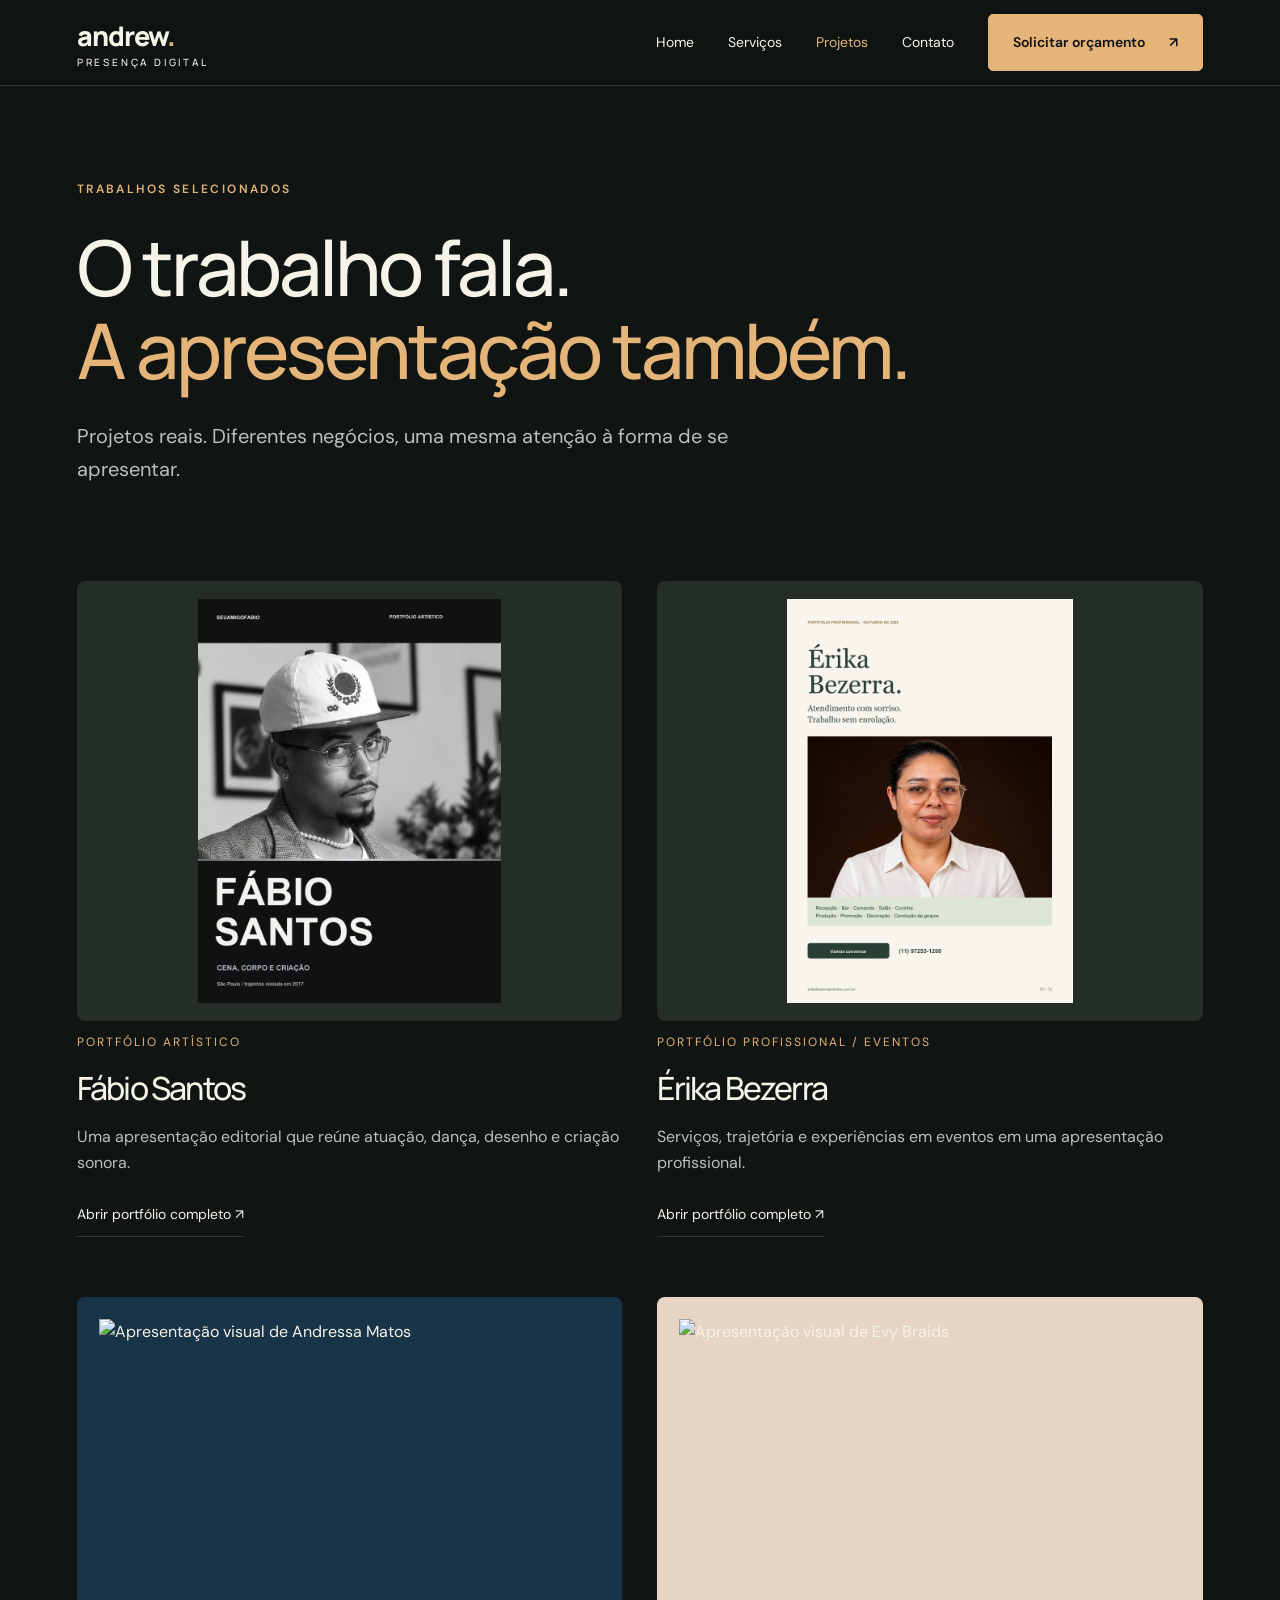
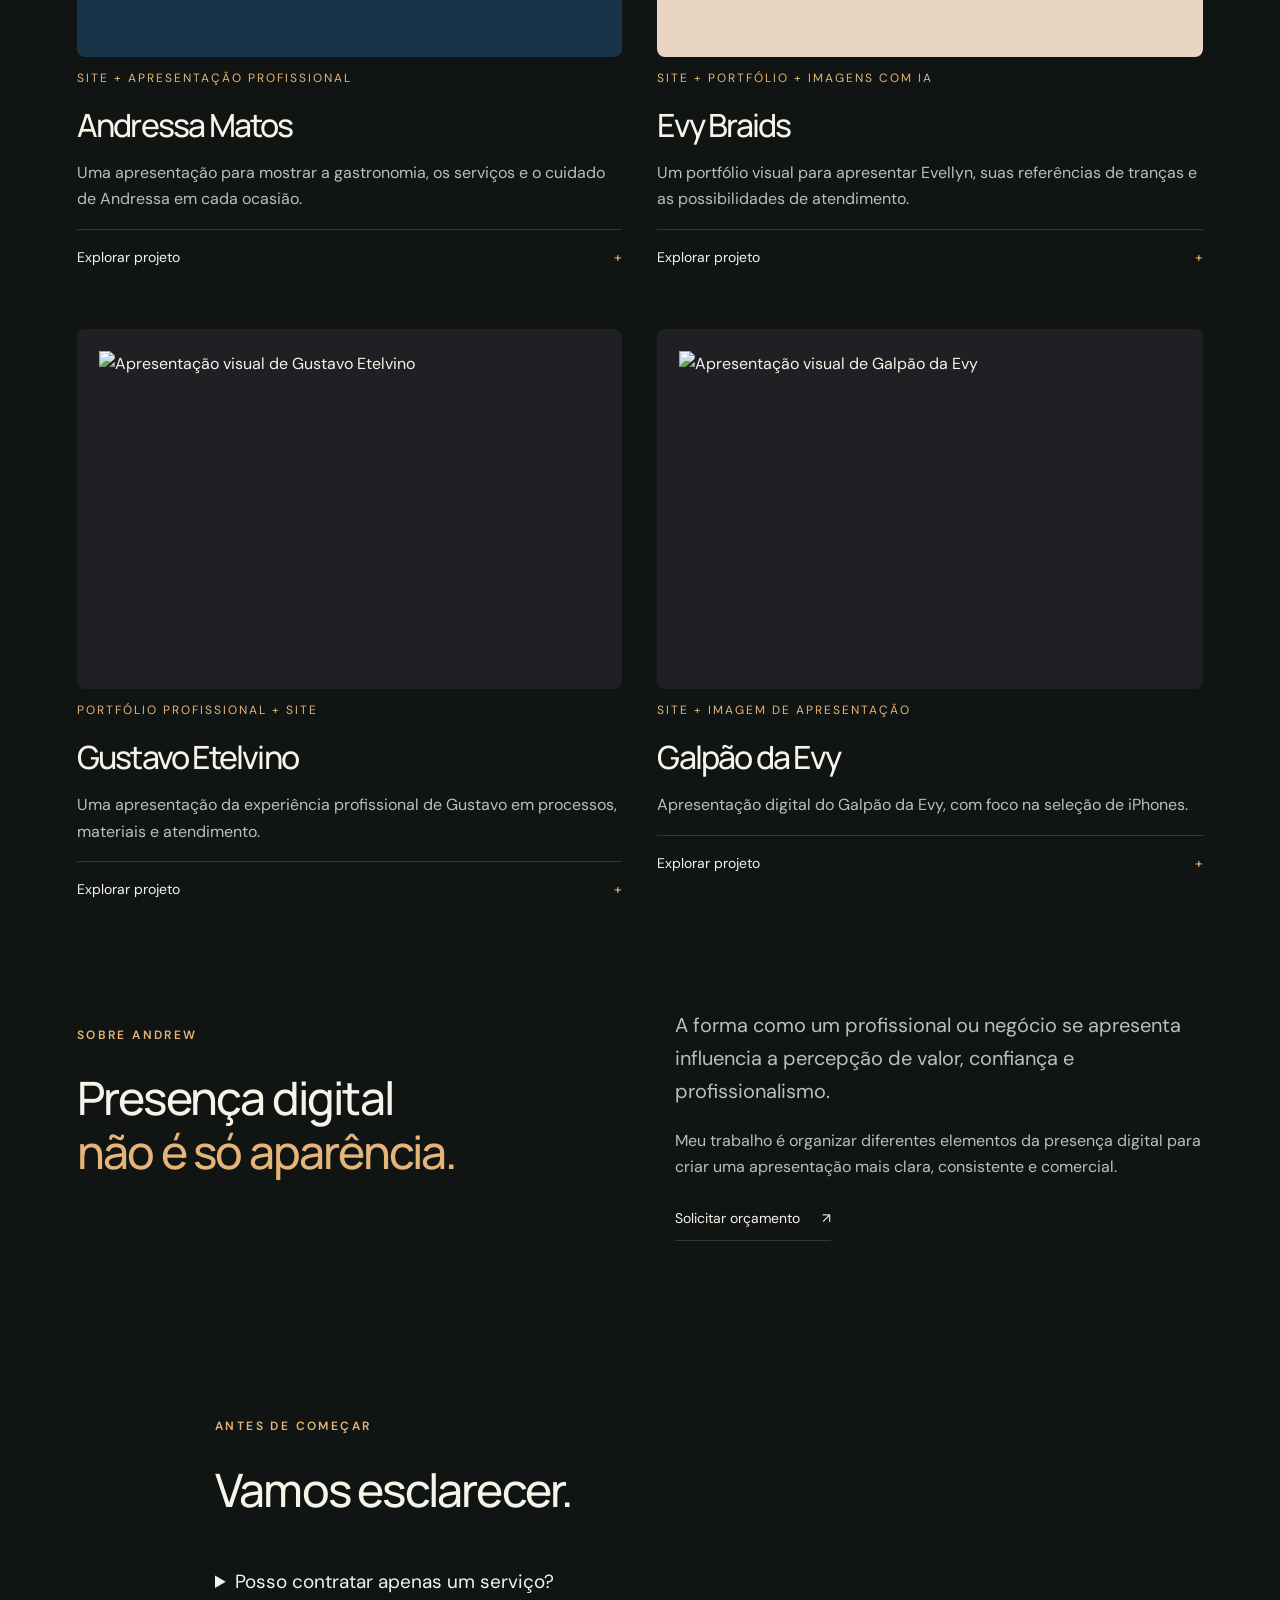
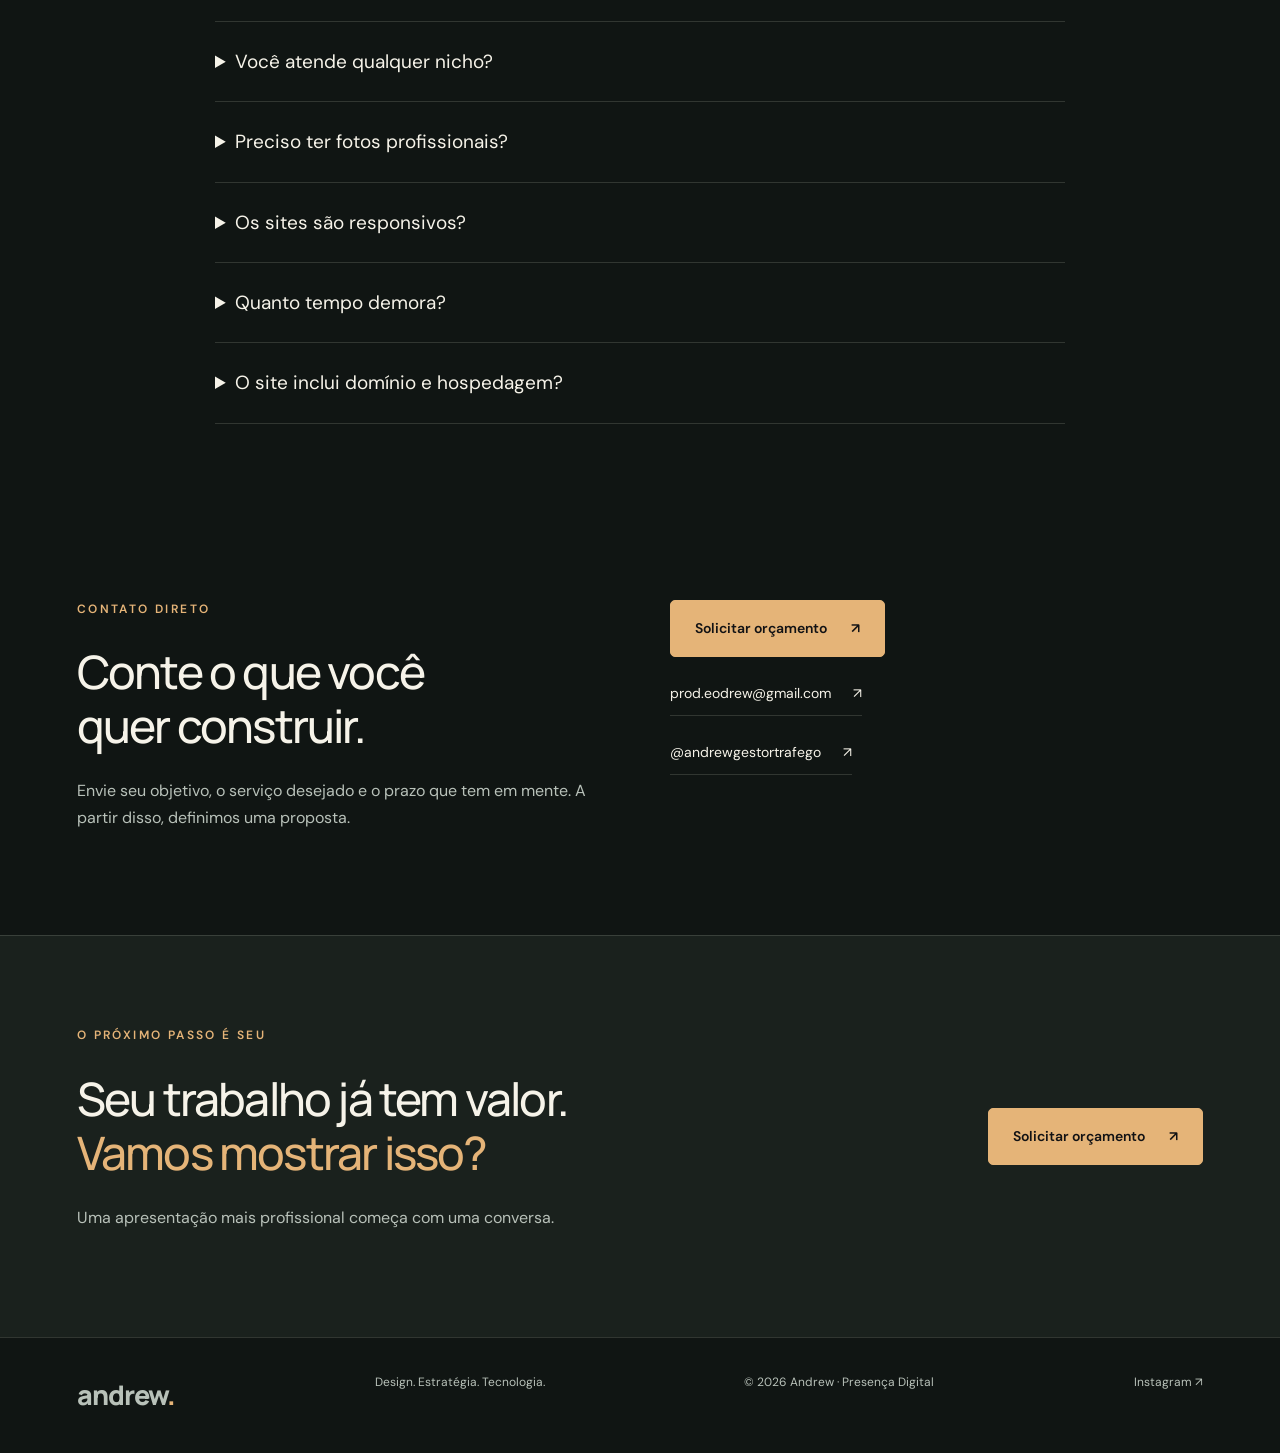
==== projetos.html @ f6ebfd8f "Renova site, atualiza serviços e adiciona novos portfólios e fotos de Andrew" ====
<!doctype html><html lang="pt-BR"><head><meta charset="utf-8"><meta name="viewport" content="width=device-width,initial-scale=1"><meta name="description" content="Andrew une design, estratégia e tecnologia em sites, portfólios, identidade visual e presença digital para profissionais e pequenos negócios."><meta name="theme-color" content="#0d0d0f"><title>Projetos e contato | Andrew — Presença Digital</title><link rel="icon" href="data:image/svg+xml,%3Csvg xmlns='http://www.w3.org/2000/svg' viewBox='0 0 40 40'%3E%3Crect width='40' height='40' rx='8' fill='%230d0d0f'/%3E%3Cpath d='M9 30 20 8l11 22M14 23h12' fill='none' stroke='%23d9923b' stroke-width='3'/%3E%3C/svg%3E"><link rel="stylesheet" href="style.css"><link rel="stylesheet" href="repaginacao.css"><script src="app.js" defer></script></head><body><a class="sr-only" href="#main">Pular para o conteúdo</a><header><div class="wrap"><a class="brand" href="index.html">andrew<span>.</span><small>Presença digital</small></a><button class="menu-toggle" aria-controls="nav" aria-expanded="false">Menu</button><nav id="nav" aria-label="Principal"><a href="index.html" >Home</a><a href="servicos.html" >Serviços</a><a href="projetos.html" aria-current="page">Projetos</a><a href="projetos.html#contato">Contato</a><a class="button" href="projetos.html#contato">Solicitar orçamento<span aria-hidden="true">↗</span></a></nav></div></header><main id="main"><div class="wrap"><section class="page-intro"><span class="eyebrow">Trabalhos selecionados</span><h1>O trabalho fala.<br><span style="color:var(--gold)">A apresentação também.</span></h1><p class="lead">Projetos reais. Diferentes negócios, uma mesma atenção à forma de se apresentar.</p></section><section class="project-grid"><article class="project"><a class="project-image new-cover" href="assets/fabio-portfolio.pdf" target="_blank" rel="noopener"><img src="assets/fabio-capa.png" alt="Capa do portfólio de Fábio Santos" loading="lazy"></a><p class="number">PORTFÓLIO ARTÍSTICO</p><h2>Fábio Santos</h2><p>Uma apresentação editorial que reúne atuação, dança, desenho e criação sonora.</p><a class="text-link" href="assets/fabio-portfolio.pdf" target="_blank" rel="noopener">Abrir portfólio completo ↗</a></article><article class="project"><a class="project-image new-cover" href="assets/erika-portfolio.pdf" target="_blank" rel="noopener"><img src="assets/erika-capa.png" alt="Capa do portfólio de Érika Bezerra" loading="lazy"></a><p class="number">PORTFÓLIO PROFISSIONAL / EVENTOS</p><h2>Érika Bezerra</h2><p>Serviços, trajetória e experiências em eventos em uma apresentação profissional.</p><a class="text-link" href="assets/erika-portfolio.pdf" target="_blank" rel="noopener">Abrir portfólio completo ↗</a></article><article class="project reveal"><div class="project-image"><img src="assets/andressa-cover.webp" alt="Apresentação visual de Andressa Matos" loading="lazy" width="1000" height="625"></div><p class="number">SITE + APRESENTAÇÃO PROFISSIONAL</p><h2>Andressa Matos</h2><p>Uma apresentação para mostrar a gastronomia, os serviços e o cuidado de Andressa em cada ocasião.</p><details><summary>Explorar projeto</summary><p class="eyebrow" style="margin-top:25px">Gastronomia para eventos</p><h3>Solução</h3><p>Conteúdo organizado por serviços, galeria gastronômica, apresentação da profissional e jornada de contato.</p><h3>Entregas</h3><ul><li>Apresentação em PDF de 7 páginas</li><li>Organização dos serviços e do conteúdo</li><li>Imagem de apresentação</li><li>Site de gastronomia</li></ul><div class="gallery"><a href="assets/portfolio-0.pdf" target="_blank" rel="noopener"><img style="width:100%" src="assets/andressa-page.webp" alt="Página do portfólio de Andressa Matos; abrir PDF completo" loading="lazy"></a><img src="assets/project-0.webp" alt="Retrato de apresentação de Andressa Matos" loading="lazy"></div><div class="actions"><a class="text-link" href="https://druzinho.github.io/andressamatos/">Visitar site<span aria-hidden="true">↗</span></a><a class="text-link" href="assets/portfolio-0.pdf">Ver portfólio PDF<span aria-hidden="true">↗</span></a></div></details></article><article class="project reveal"><div class="project-image"><img src="assets/evy-cover.webp" alt="Apresentação visual de Evy Braids" loading="lazy" width="1000" height="625"></div><p class="number">SITE + PORTFÓLIO + IMAGENS COM IA</p><h2>Evy Braids</h2><p>Um portfólio visual para apresentar Evellyn, suas referências de tranças e as possibilidades de atendimento.</p><details><summary>Explorar projeto</summary><p class="eyebrow" style="margin-top:25px">Tranças, estilo e identidade</p><h3>Solução</h3><p>Composição editorial com cores marcantes, fotografias dos penteados e retratos criados com IA a partir de fotos de Evellyn.</p><h3>Entregas</h3><ul><li>Portfólio visual em PDF</li><li>Retratos e aprimoramento de imagens com IA</li><li>Organização das referências de penteados</li><li>Site da Evy Braids</li></ul><div class="gallery"><a href="assets/portfolio-1.pdf" target="_blank" rel="noopener"><img style="width:100%" src="assets/evy-page.webp" alt="Página do portfólio de Evy Braids; abrir PDF completo" loading="lazy"></a><img src="assets/project-1.webp" alt="Retrato de apresentação de Evy Braids" loading="lazy"></div><div class="actions"><a class="text-link" href="https://druzinho.github.io/evybraids/">Visitar site<span aria-hidden="true">↗</span></a><a class="text-link" href="assets/portfolio-1.pdf">Ver portfólio PDF<span aria-hidden="true">↗</span></a></div></details></article><article class="project reveal"><div class="project-image"><img src="assets/gustavo-cover.webp" alt="Apresentação visual de Gustavo Etelvino" loading="lazy" width="1000" height="625"></div><p class="number">PORTFÓLIO PROFISSIONAL + SITE</p><h2>Gustavo Etelvino</h2><p>Uma apresentação da experiência profissional de Gustavo em processos, materiais e atendimento.</p><details><summary>Explorar projeto</summary><p class="eyebrow" style="margin-top:25px">Administração, logística e operações</p><h3>Solução</h3><p>Conteúdo distribuído em perfil, trajetória, competências, formação e contato, com uma linguagem visual sóbria.</p><h3>Entregas</h3><ul><li>Portfólio profissional em PDF de 9 páginas</li><li>Organização da trajetória e das competências</li><li>Retrato de apresentação</li><li>Site profissional</li></ul><div class="gallery"><a href="assets/portfolio-2.pdf" target="_blank" rel="noopener"><img style="width:100%" src="assets/gustavo-page.webp" alt="Página do portfólio de Gustavo Etelvino; abrir PDF completo" loading="lazy"></a><img src="assets/project-3.webp" alt="Retrato de apresentação de Gustavo Etelvino" loading="lazy"></div><div class="actions"><a class="text-link" href="https://gustavoetelvino.lovable.app/">Visitar site<span aria-hidden="true">↗</span></a><a class="text-link" href="assets/portfolio-2.pdf">Ver portfólio PDF<span aria-hidden="true">↗</span></a></div></details></article><article class="project reveal"><div class="project-image"><img src="assets/project-2.webp" alt="Apresentação visual de Galpão da Evy" loading="lazy" width="1000" height="625"></div><p class="number">SITE + IMAGEM DE APRESENTAÇÃO</p><h2>Galpão da Evy</h2><p>Apresentação digital do Galpão da Evy, com foco na seleção de iPhones.</p><details><summary>Explorar projeto</summary><p class="eyebrow" style="margin-top:25px">Seleção de iPhones</p><h3>Solução</h3><p>Imagem da representante como elemento de identificação do negócio. O site pode ser acessado no link abaixo.</p><h3>Entregas</h3><ul><li>Site do Galpão da Evy</li><li>Imagem de apresentação da marca</li></ul><div class="actions"><a class="text-link" href="https://druzinho.github.io/galpaodaevywpp/">Visitar site<span aria-hidden="true">↗</span></a></div></details></article></section><section class="content"><div class="about-mini"><div class="reveal"><span class="eyebrow">Sobre Andrew</span><h2>Presença digital<br><em>não é só aparência.</em></h2></div><div class="reveal"><p class="lead">A forma como um profissional ou negócio se apresenta influencia a percepção de valor, confiança e profissionalismo.</p><p>Meu trabalho é organizar diferentes elementos da presença digital para criar uma apresentação mais clara, consistente e comercial.</p><a class="text-link" href="projetos.html#contato">Solicitar orçamento<span aria-hidden="true">↗</span></a></div></div></section><section class="content faq"><span class="eyebrow">Antes de começar</span><h2>Vamos esclarecer.</h2><details><summary>Posso contratar apenas um serviço?</summary><p>Sim. Os serviços podem ser contratados individualmente ou combinados em um projeto maior.</p></details><details><summary>Você atende qualquer nicho?</summary><p>O foco são profissionais autônomos, prestadores de serviço e pequenos negócios.</p></details><details><summary>Preciso ter fotos profissionais?</summary><p>Não necessariamente. Dependendo do projeto, podem ser desenvolvidas imagens profissionais com inteligência artificial.</p></details><details><summary>Os sites são responsivos?</summary><p>Sim. Os sites são preparados para desktop, tablet e celular.</p></details><details><summary>Quanto tempo demora?</summary><p>O prazo depende da complexidade e do escopo. Ele é definido na proposta.</p></details><details><summary>O site inclui domínio e hospedagem?</summary><p>Domínio e hospedagem são definidos separadamente conforme a necessidade do projeto.</p></details></section><section class="content contact-block" id="contato"><div><span class="eyebrow">Contato direto</span><h2>Conte o que você<br>quer construir.</h2><p>Envie seu objetivo, o serviço desejado e o prazo que tem em mente. A partir disso, definimos uma proposta.</p></div><div class="contact-links"><a class="button" href="mailto:prod.eodrew@gmail.com?subject=Solicitar%20or%C3%A7amento">Solicitar orçamento<span aria-hidden="true">↗</span></a><a class="text-link" href="mailto:prod.eodrew@gmail.com">prod.eodrew@gmail.com<span aria-hidden="true">↗</span></a><a class="text-link" href="https://www.instagram.com/andrewgestortrafego/">@andrewgestortrafego<span aria-hidden="true">↗</span></a></div></section></div><section class="contact-banner"><div class="wrap reveal"><div><span class="eyebrow">O próximo passo é seu</span><h2>Seu trabalho já tem valor.<br><em>Vamos mostrar isso?</em></h2><p>Uma apresentação mais profissional começa com uma conversa.</p></div><a class="button" href="projetos.html#contato">Solicitar orçamento<span aria-hidden="true">↗</span></a></div></section></main><footer><div class="wrap"><a class="brand" href="index.html">andrew<span>.</span></a><span>Design. Estratégia. Tecnologia.</span><span>© 2026 Andrew · Presença Digital</span><a href="https://www.instagram.com/andrewgestortrafego/" target="_blank" rel="noopener">Instagram ↗</a></div></footer></body></html>
---- style.css ----
@import url('https://fonts.googleapis.com/css2?family=DM+Sans:wght@400;450;500;600;700&family=Manrope:wght@400;500;600;700;800&display=swap');
:root{--bg:#0d0d0f;--panel:#17171a;--ink:#f3f1ec;--muted:#b8b8bc;--gold:#d9923b;--line:#ffffff20;color-scheme:dark}*{box-sizing:border-box}html{scroll-behavior:smooth;scroll-padding-top:100px}body{margin:0;background:var(--bg);color:var(--ink);font:16px/1.65 'DM Sans',sans-serif}a{color:inherit;text-decoration:none}button{font:inherit}a,button,summary{-webkit-tap-highlight-color:transparent}a:focus-visible,button:focus-visible,summary:focus-visible{outline:2px solid var(--gold);outline-offset:6px}.wrap{width:min(1320px,88%);margin:auto}header{height:94px;position:absolute;inset:0 0 auto;z-index:20;border-bottom:1px solid var(--line);background:linear-gradient(#0d0d0fa8,transparent)}header .wrap{display:flex;align-items:center;justify-content:space-between;height:100%}.brand{font-family:Manrope,sans-serif;font-size:27px;letter-spacing:-1px;font-weight:800}.brand span{color:var(--gold)}.brand small{display:block;font-size:10px;letter-spacing:2.8px;font-weight:500;text-transform:uppercase;margin-top:-5px}nav{display:flex;gap:34px;align-items:center;font-size:14px}nav a:hover,nav a[aria-current]{color:var(--gold)}.button{display:inline-flex;justify-content:center;align-items:center;gap:24px;padding:15px 23px;border:1px solid var(--gold);background:var(--gold);color:#121214;font-weight:600;font-size:14px;transition:background .25s,transform .25s}.button:hover{background:#e9aa58;transform:translateY(-2px)}.button.outline{background:transparent;color:var(--ink);border-color:#ffffff50}.button.outline:hover{border-color:var(--gold)}.text-link{display:inline-flex;gap:22px;align-items:center;font-size:14px;border-bottom:1px solid #ffffff50;padding:10px 0}.text-link:hover{color:var(--gold)}.menu-toggle{display:none;background:none;color:var(--ink);border:1px solid var(--line);padding:8px 13px}.hero{height:410vh;position:relative}.hero-stage{height:100svh;min-height:650px;position:sticky;top:0;overflow:hidden;background:var(--bg)}.hero-photo,.hero-video{position:absolute;inset:0;width:100%;height:100%;object-fit:cover;object-position:66% center;transform-origin:65% 50%;will-change:transform}.hero-video{display:none}.hero-video.ready{display:block}.hero-shade{position:absolute;inset:0;background:linear-gradient(90deg,#0d0d0fed 0%,#0d0d0fbc 31%,#0d0d0f18 70%),linear-gradient(0deg,var(--bg),transparent 28%)}.hero-copy{position:absolute;inset:0;display:flex;align-items:center;pointer-events:none}.hero-copy .wrap{padding-top:55px}.eyebrow{font-size:12px;letter-spacing:2.4px;text-transform:uppercase;color:var(--gold);font-weight:600;display:block;margin-bottom:26px}.moment{position:absolute;width:min(640px,48vw);opacity:0;transform:translateY(15px);pointer-events:none;transition:opacity .45s,transform .6s}.moment.active{position:relative;opacity:1;transform:none;pointer-events:auto}.moment h1,.moment h2{font-family:Manrope,sans-serif;font-weight:500;letter-spacing:-2.8px;line-height:1.12;font-size:clamp(38px,4.1vw,68px);margin:0 0 26px}.moment:first-of-type h2{font-size:clamp(54px,6.2vw,98px);max-width:630px}.moment p{max-width:480px;color:var(--muted);font-size:17px}.moment em,h2 em{font-style:normal;color:var(--gold)}.actions{display:flex;gap:26px;align-items:center;flex-wrap:wrap;margin-top:30px}.hero-foot{position:absolute;bottom:30px;left:6%;right:6%;display:flex;justify-content:space-between;align-items:center;font-size:12px;color:var(--muted);letter-spacing:1px}.chapters{display:flex;gap:8px;align-items:center}.chapters button{width:45px;height:36px;background:none;border:0;border-top:2px solid #ffffff35;color:var(--muted);cursor:pointer;font-size:12px;text-align:left;padding:7px 0}.chapters button.active{color:var(--gold);border-color:var(--gold)}.scroll-hint{display:flex;align-items:center;gap:17px}.scroll-hint:before{content:'';height:35px;width:1px;background:var(--gold)}section.content{padding:110px 0}.section-top{display:flex;justify-content:space-between;align-items:flex-end;gap:45px;margin-bottom:48px}.section-top h2{max-width:750px}h2{font:500 clamp(32px,3.6vw,54px)/1.17 Manrope,sans-serif;letter-spacing:-1.8px;margin:0 0 25px}h3{font:500 24px/1.3 Manrope,sans-serif;letter-spacing:-.5px}p{color:var(--muted)}.lead{font-size:20px;max-width:680px}.problem{display:grid;grid-template-columns:1.25fr 1fr;gap:100px}.problem-list{display:grid;grid-template-columns:1fr 1fr;gap:0 30px}.problem-list p{border-bottom:1px solid var(--line);padding:20px 0;margin:0;font-size:15px}.problem-list span{color:var(--gold);margin-right:10px}.solutions{display:grid;grid-template-columns:repeat(3,1fr);border-top:1px solid var(--line)}.solution{padding:35px 35px 35px 0;border-bottom:1px solid var(--line)}.number{font-size:12px;color:var(--gold);letter-spacing:2px}.solution p{max-width:340px}.band{background:var(--panel)}.packages{display:grid;grid-template-columns:repeat(3,1fr);gap:22px}.package{border:1px solid var(--line);padding:32px;position:relative;display:flex;flex-direction:column}.package.featured{border-color:var(--gold)}.badge{font-size:11px;text-transform:uppercase;letter-spacing:1px;background:var(--gold);color:var(--bg);padding:5px 13px;position:absolute;right:-1px;top:-15px}.price{font-size:37px;letter-spacing:-1px;line-height:1.2}.price small{font-size:12px;letter-spacing:0;color:var(--muted);display:block;margin-bottom:9px}ul{padding-left:20px;color:var(--muted)}li{margin:8px 0}.package .button{margin-top:auto}.steps{display:grid;grid-template-columns:repeat(4,1fr);gap:35px}.steps article{border-top:1px solid var(--line);padding-top:25px}.steps h3{font-size:20px}.about-mini{display:grid;grid-template-columns:1fr 1fr;gap:70px;align-items:center}.about-mini img{width:100%;aspect-ratio:1.3;object-fit:cover;object-position:72%}.contact-banner{padding:90px 0;border-top:1px solid var(--line)}.contact-banner .wrap{display:flex;align-items:center;justify-content:space-between;gap:50px}.contact-banner h2{max-width:750px}.contact-banner .button{flex-shrink:0}footer{padding:35px 0;border-top:1px solid var(--line)}footer .wrap{display:flex;justify-content:space-between;gap:25px;color:var(--muted);font-size:12px}.page-intro{padding:180px 0 75px}.page-intro h1{font:500 clamp(48px,6vw,85px)/1.08 Manrope,sans-serif;letter-spacing:-3px;max-width:950px;margin:0 0 28px}.service-group{padding:50px 0 80px;border-top:1px solid var(--line)}.service-grid{display:grid;grid-template-columns:repeat(2,1fr);gap:0 70px}.service{border-bottom:1px solid var(--line);padding:25px 0 35px}.service-heading{display:flex;justify-content:space-between;gap:20px;align-items:baseline}.service-heading h3{margin-bottom:10px}.service-price{color:var(--gold);font-size:15px;white-space:nowrap}.service li{font-size:14px}.project-grid{display:grid;grid-template-columns:1fr 1fr;gap:60px 35px}.project img{width:100%;aspect-ratio:1.6;object-fit:cover;transition:transform .7s,filter .7s}.project-image{overflow:hidden;background:var(--panel)}.project:hover img{transform:scale(1.025);filter:brightness(1.05)}.project h2{font-size:32px;margin:18px 0 12px}.project details{border-top:1px solid var(--line);padding-top:16px}.project summary{cursor:pointer;list-style:none;font-size:14px}.project summary:after{content:'+';float:right;color:var(--gold)}.project details[open] summary:after{content:'−'}.gallery{display:flex;gap:14px;margin:22px 0}.gallery img{width:48%;aspect-ratio:.707;object-fit:contain;background:var(--panel)}.faq{max-width:850px;margin:auto}.faq details{border-bottom:1px solid var(--line);padding:24px 0}.faq summary{font-size:19px;cursor:pointer}.contact-block{display:grid;grid-template-columns:1fr 1fr;gap:60px}.contact-links{display:flex;flex-direction:column;align-items:flex-start;gap:15px}.reveal{opacity:1}.motion .reveal{opacity:0;transform:translateY(22px);transition:opacity .7s,transform .7s}.motion .reveal.visible{opacity:1;transform:none}.sr-only{position:absolute;width:1px;height:1px;overflow:hidden;clip:rect(0,0,0,0)}
@media(min-width:1700px){.hero-photo{object-position:center 45%}}@media(max-width:900px){nav{gap:18px}.problem{gap:40px}.packages{gap:12px}.package{padding:22px}.moment{width:55vw}.steps{grid-template-columns:1fr 1fr}.service-heading{display:block}}@media(max-width:700px){header{height:80px}.brand{font-size:24px}.menu-toggle{display:block}nav{display:none;position:absolute;top:80px;left:0;right:0;background:var(--bg);padding:26px 6%;border-bottom:1px solid var(--line);align-items:stretch;gap:24px}nav.open{display:flex;flex-direction:column}.hero{height:auto}.hero-stage{height:auto;min-height:950px;position:relative}.hero-photo{height:520px;object-position:67% top;transform:none!important;object-fit:cover}.hero-video{display:none!important}.hero-shade{background:linear-gradient(0deg,var(--bg) 44%,transparent 74%),linear-gradient(180deg,#0d0d0f70,transparent 30%)}.hero-copy{position:relative;padding-top:385px;display:block}.hero-copy .wrap{padding-top:0}.hero-copy>.wrap>.eyebrow{margin-bottom:17px}.moment{display:none!important;width:100%;position:relative}.moment:last-child{display:block!important;opacity:1;transform:none;pointer-events:auto}.moment h1{font-size:39px;letter-spacing:-1.7px;line-height:1.15}.moment p{font-size:16px}.hero-foot{display:none}.actions{gap:18px}.hero .actions .button{width:100%}.hero .actions .text-link{margin:auto}.problem,.about-mini,.contact-block{grid-template-columns:1fr;gap:32px}section.content{padding:65px 0}.section-top{display:block;margin-bottom:30px}h2{letter-spacing:-1.2px}.solutions{grid-template-columns:1fr 1fr}.solution{padding:24px 15px 24px 0}.solution h3{font-size:20px}.solution p{font-size:14px}.packages,.project-grid,.service-grid{grid-template-columns:1fr;gap:30px}.package{padding:30px}.steps{gap:26px}.steps p{font-size:14px}.contact-banner{padding:65px 0}.contact-banner .wrap{display:block}.contact-banner .button{margin-top:10px}footer .wrap{flex-direction:column}.page-intro{padding:145px 0 50px}.page-intro h1{font-size:46px;letter-spacing:-2px}.service-group{padding-bottom:40px}.service-grid{gap:0}.lead{font-size:18px}.about-mini img{aspect-ratio:1.4}.project-grid{gap:50px}}@media(prefers-reduced-motion:reduce){html{scroll-behavior:auto}*,*:before,*:after{transition:none!important;animation:none!important}.hero{height:auto}.hero-stage{position:relative}.moment{display:none}.moment:last-child{display:block;opacity:1;position:relative;transform:none;pointer-events:auto}.hero-foot{display:none}.motion .reveal{opacity:1;transform:none}.hero-photo{transform:none!important}}
.project-image{height:360px;padding:22px;background:#202024}.project-image img{height:100%;object-fit:contain;aspect-ratio:auto}.project:nth-child(1) .project-image{background:#ddd9cd}.project:nth-child(2) .project-image img{object-fit:cover;object-position:top}.project:nth-child(3) .project-image{background:#183448}.project:nth-child(4) .project-image{background:#e7d4c2}.gallery>a{width:48%}.gallery>a img{width:100%}.gallery>img{object-position:top}.sr-only:focus{position:fixed;clip:auto;width:auto;height:auto;z-index:99;background:var(--bg);padding:16px}.hero-copy{pointer-events:none}.moment:not(.active){visibility:hidden}.moment.active{visibility:visible}@media(max-width:700px){.moment:last-child{visibility:visible}.hero-stage{min-height:980px}.project-image{height:300px}}@media(prefers-reduced-motion:reduce){.moment:last-child{visibility:visible}}
header{position:fixed;background:#0d0d0fe8;backdrop-filter:blur(16px)}.hero-video{pointer-events:none}
---- repaginacao.css ----
/* Proposta de repaginacao: abertura direta e portfolio em destaque. */
:root{--bg:#101513;--panel:#1a211d;--ink:#f6f3e9;--muted:#b8c1b9;--gold:#e5b478;--line:#e8f0df26}
body{background:var(--bg)}header{background:#101513ed;height:86px}
.button{border-radius:5px;padding:16px 24px}.text-link{border-color:var(--line)}
.intro-home{padding:156px 0 76px;border-bottom:1px solid var(--line)}
.intro-grid{display:grid;grid-template-columns:1.12fr 1fr;align-items:center;gap:64px}
.intro-copy h1{font:500 clamp(44px,4.7vw,76px)/1.06 Manrope,sans-serif;letter-spacing:-3.5px;margin:0 0 28px}
.intro-copy h1 em{font-style:normal;color:var(--gold)}.intro-copy .lead{font-size:18px;max-width:520px}
.intro-note{font-size:12px;letter-spacing:1px;margin-top:48px}.intro-note span{color:var(--muted);letter-spacing:0}
.portrait{margin:0;position:relative;background:var(--panel);border-radius:120px 8px 8px 8px;overflow:hidden}
.portrait img{display:block;width:100%;height:560px;object-fit:cover;object-position:68% center}
.portrait figcaption{padding:18px 22px;display:flex;justify-content:space-between;font-size:12px;gap:16px}.portrait figcaption span{color:var(--gold)}
section.content{padding:88px 0}.band{background:#eae8df;color:#17201a}.band p,.band li,.band small{color:#4e5b50}.band .number{color:#765126}.band .package{border-color:#17201a33;background:#f5f3ec;border-radius:8px}.band .package.featured{border-color:#8d602d}.band .badge{background:#243d2d;color:#fff}.band .price small{color:#4e5b50}
.solutions{gap:0 28px}.solution{padding-right:0}.solution .number{font-size:14px}
.featured-projects{display:grid;grid-template-columns:repeat(3,1fr);gap:28px}
.featured-project>div{height:310px;background:var(--panel);overflow:hidden;border-radius:7px;margin-bottom:20px}
.featured-project img{width:100%;height:100%;object-fit:cover;object-position:top;transition:transform .3s}
.featured-project:hover img{transform:scale(1.035)}.featured-project:first-child img,.featured-project:last-child img{object-fit:contain}
.featured-project .number{font-size:10px;letter-spacing:1.2px}.featured-project h3{font-size:23px;display:flex;justify-content:space-between}.featured-project h3 span{color:var(--gold)}
.service-price{white-space:normal}.service-heading{align-items:flex-start}.service-heading h3{margin-top:0;max-width:66%}.service-price{padding:6px 10px;background:var(--panel);border-radius:4px;min-width:110px;text-align:right}
.service{padding:30px 0}.project-image{border-radius:8px}.project img{height:auto}.project-image img{height:100%}
.contact-banner{background:var(--panel)}.gallery>img{width:48%}
@media(max-width:1000px){.intro-grid{gap:32px}.intro-copy h1{letter-spacing:-2px}.portrait img{height:490px}.featured-project>div{height:240px}}
@media(max-width:700px){header{height:80px}.intro-home{padding:125px 0 55px}.intro-grid{grid-template-columns:1fr;gap:36px}.intro-copy h1{font-size:46px;letter-spacing:-2.3px}.intro-copy .lead{font-size:17px}.intro-note{margin-top:28px}.portrait{border-radius:75px 6px 6px 6px}.portrait img{height:360px}.portrait figcaption{font-size:11px}.featured-projects{grid-template-columns:1fr;gap:30px}.featured-project>div{height:320px}section.content{padding:60px 0}.service-heading h3{max-width:100%}.service-price{display:inline-block;text-align:left}.service-grid{gap:0}.intro-copy .actions{align-items:flex-start;flex-direction:column}.intro-copy .actions .button{width:100%}}

.packages{grid-template-columns:repeat(4,minmax(0,1fr))}.package{padding:26px}.package h3{font-size:22px;min-height:58px}.package .button{font-size:12px;padding:14px 10px;gap:10px}.new-cover{display:block;height:440px!important;padding:18px!important;background:#252d27!important}.new-cover img{object-fit:contain!important;width:100%;height:100%!important}.featured-project img{object-fit:contain!important}.more-projects{background:var(--panel);padding:32px;border-radius:7px;display:flex;flex-direction:column;justify-content:center;margin-bottom:64px}.more-projects h3{line-height:1.4}.more-projects .text-link{align-self:flex-start}@media(max-width:1100px){.packages{grid-template-columns:repeat(2,minmax(0,1fr))}}@media(max-width:700px){.packages{grid-template-columns:1fr}.package h3{min-height:0}.new-cover{height:380px!important}.more-projects{margin-bottom:0;min-height:240px}}

.portrait img{object-position:50% 30%}.about-mini img[src="assets/andrew-retrato-profissional.png"]{aspect-ratio:4/5;object-position:50% 30%}@media(max-width:700px){.portrait img{height:auto;aspect-ratio:4/5;object-position:center}}

.about-mini img[src="assets/andrew-notebook.png"]{aspect-ratio:4/3;object-fit:cover;object-position:center;border-radius:8px}

.about-mini img[src="assets/andrew-notebook.png"]{height:auto}
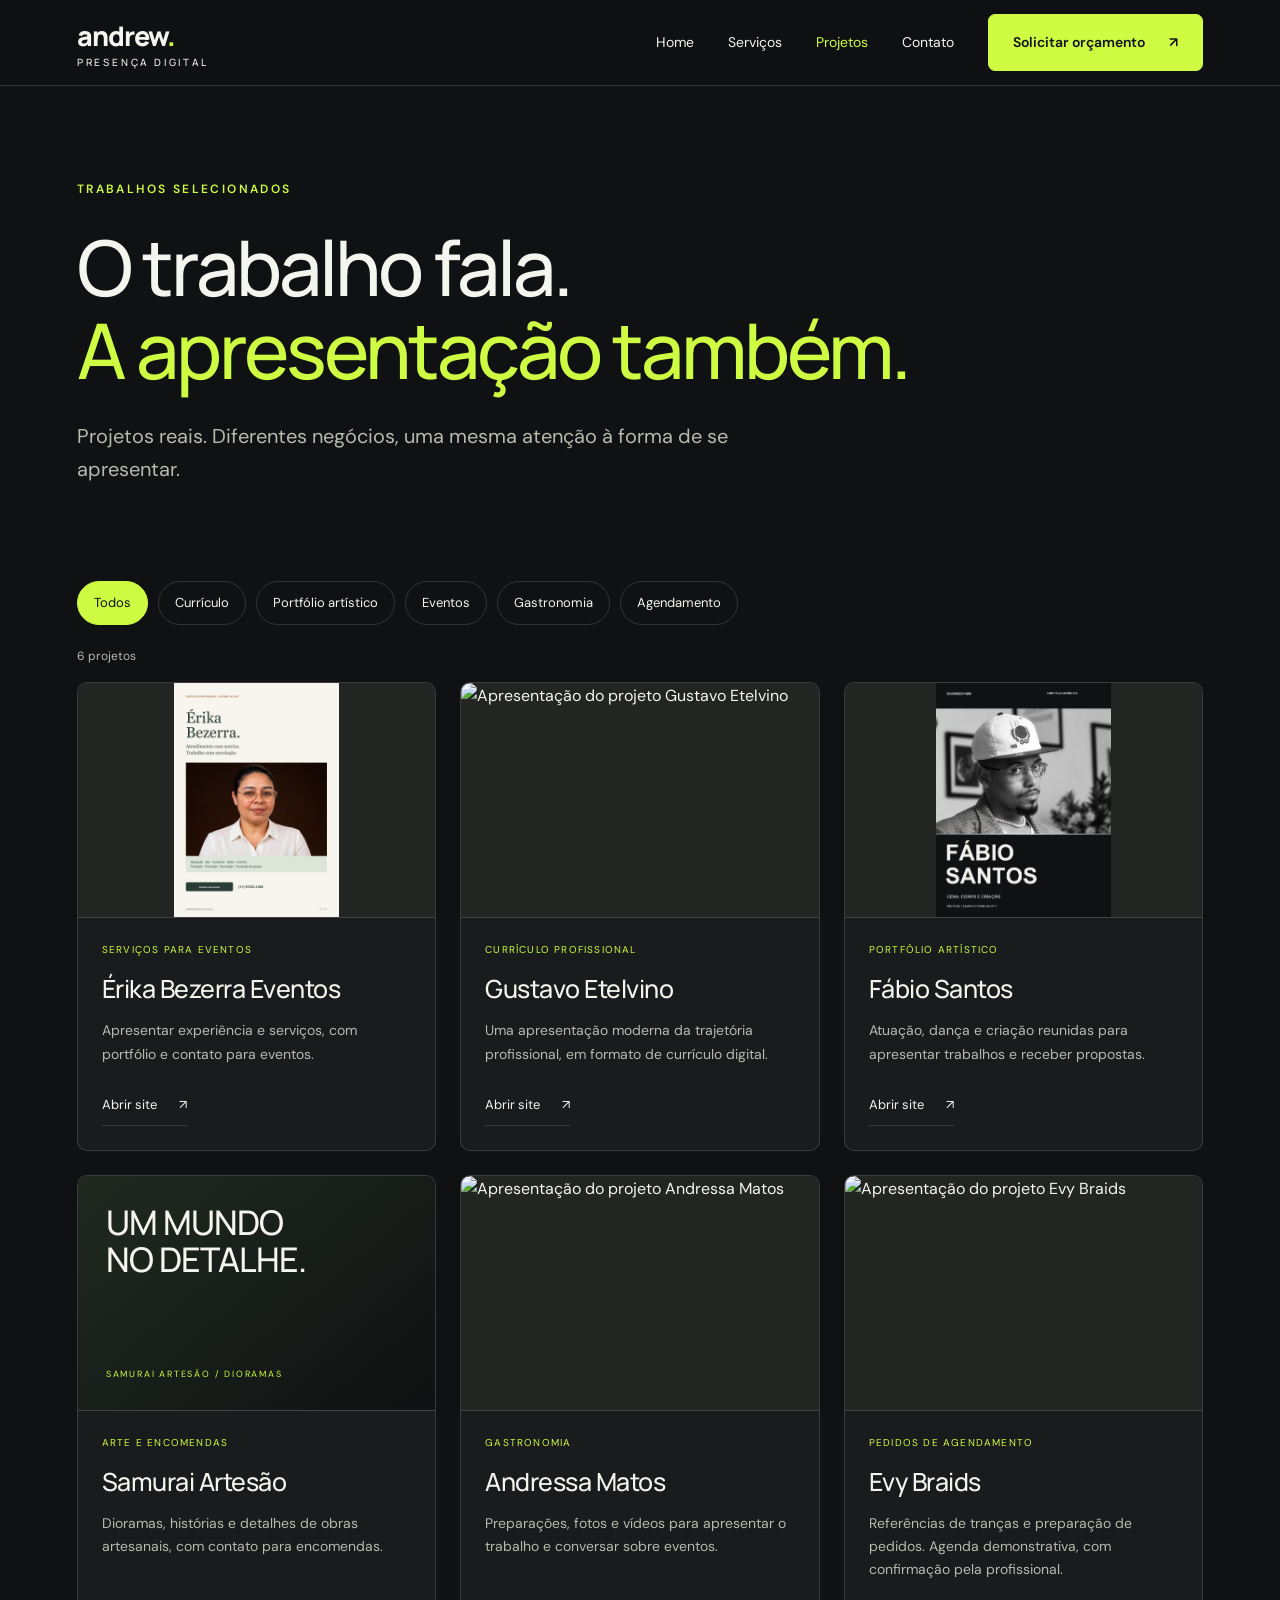
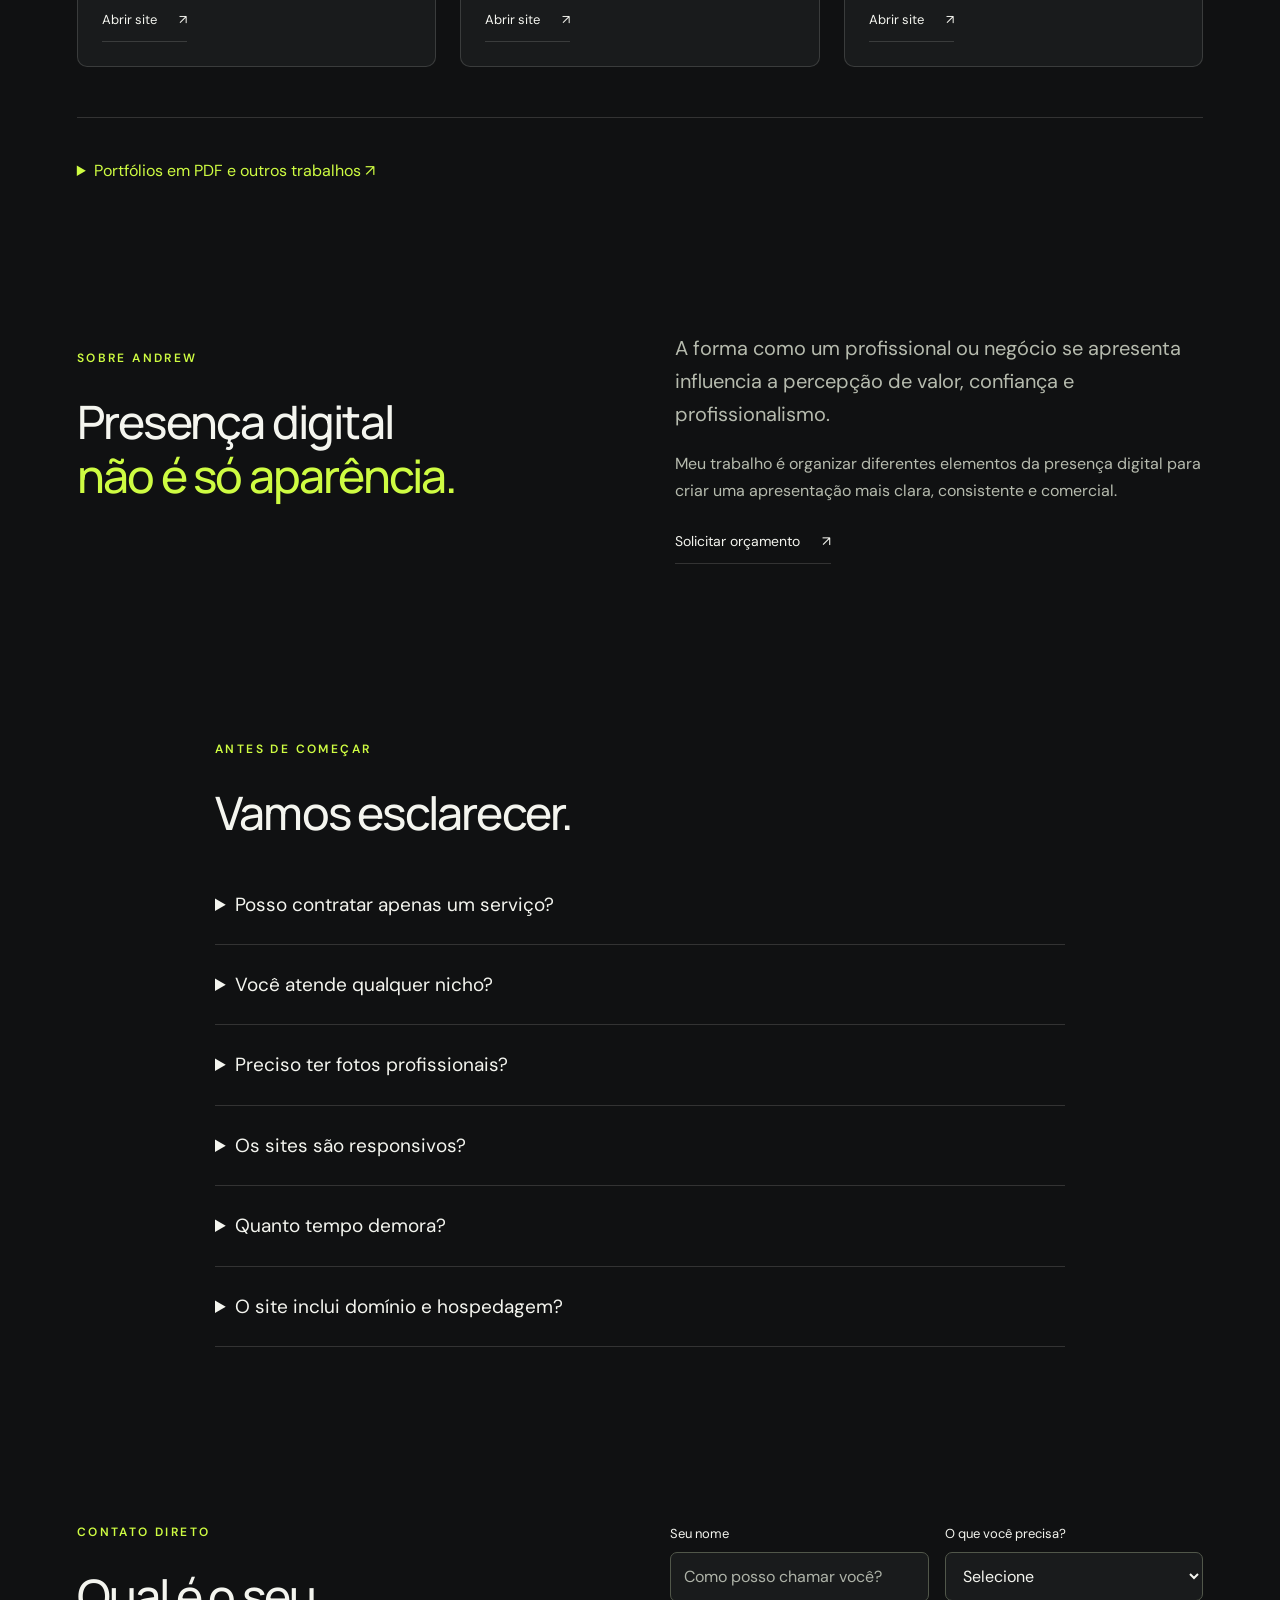
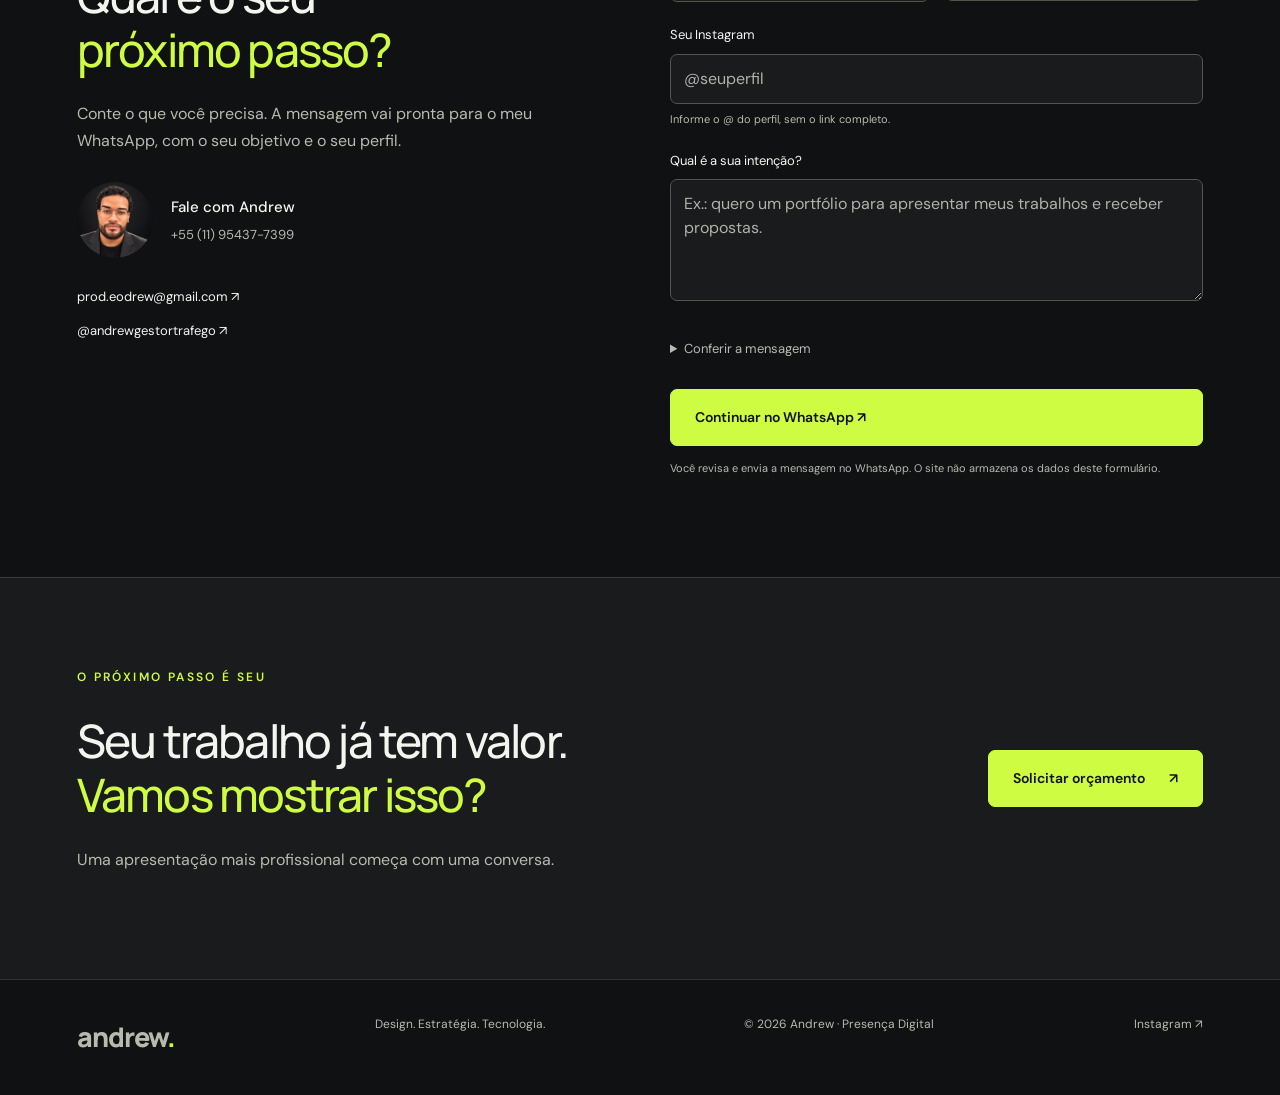
==== commit 0eab9dbc: "Atualiza visual preto e verde-lima, retratos, projetos por necessidade e WhatsApp" ====
--- a/projetos.html
+++ b/projetos.html
@@ -1 +1 @@
-<!doctype html><html lang="pt-BR"><head><meta charset="utf-8"><meta name="viewport" content="width=device-width,initial-scale=1"><meta name="description" content="Andrew une design, estratégia e tecnologia em sites, portfólios, identidade visual e presença digital para profissionais e pequenos negócios."><meta name="theme-color" content="#0d0d0f"><title>Projetos e contato | Andrew — Presença Digital</title><link rel="icon" href="data:image/svg+xml,%3Csvg xmlns='http://www.w3.org/2000/svg' viewBox='0 0 40 40'%3E%3Crect width='40' height='40' rx='8' fill='%230d0d0f'/%3E%3Cpath d='M9 30 20 8l11 22M14 23h12' fill='none' stroke='%23d9923b' stroke-width='3'/%3E%3C/svg%3E"><link rel="stylesheet" href="style.css"><link rel="stylesheet" href="repaginacao.css"><script src="app.js" defer></script></head><body><a class="sr-only" href="#main">Pular para o conteúdo</a><header><div class="wrap"><a class="brand" href="index.html">andrew<span>.</span><small>Presença digital</small></a><button class="menu-toggle" aria-controls="nav" aria-expanded="false">Menu</button><nav id="nav" aria-label="Principal"><a href="index.html" >Home</a><a href="servicos.html" >Serviços</a><a href="projetos.html" aria-current="page">Projetos</a><a href="projetos.html#contato">Contato</a><a class="button" href="projetos.html#contato">Solicitar orçamento<span aria-hidden="true">↗</span></a></nav></div></header><main id="main"><div class="wrap"><section class="page-intro"><span class="eyebrow">Trabalhos selecionados</span><h1>O trabalho fala.<br><span style="color:var(--gold)">A apresentação também.</span></h1><p class="lead">Projetos reais. Diferentes negócios, uma mesma atenção à forma de se apresentar.</p></section><section class="project-grid"><article class="project"><a class="project-image new-cover" href="assets/fabio-portfolio.pdf" target="_blank" rel="noopener"><img src="assets/fabio-capa.png" alt="Capa do portfólio de Fábio Santos" loading="lazy"></a><p class="number">PORTFÓLIO ARTÍSTICO</p><h2>Fábio Santos</h2><p>Uma apresentação editorial que reúne atuação, dança, desenho e criação sonora.</p><a class="text-link" href="assets/fabio-portfolio.pdf" target="_blank" rel="noopener">Abrir portfólio completo ↗</a></article><article class="project"><a class="project-image new-cover" href="assets/erika-portfolio.pdf" target="_blank" rel="noopener"><img src="assets/erika-capa.png" alt="Capa do portfólio de Érika Bezerra" loading="lazy"></a><p class="number">PORTFÓLIO PROFISSIONAL / EVENTOS</p><h2>Érika Bezerra</h2><p>Serviços, trajetória e experiências em eventos em uma apresentação profissional.</p><a class="text-link" href="assets/erika-portfolio.pdf" target="_blank" rel="noopener">Abrir portfólio completo ↗</a></article><article class="project reveal"><div class="project-image"><img src="assets/andressa-cover.webp" alt="Apresentação visual de Andressa Matos" loading="lazy" width="1000" height="625"></div><p class="number">SITE + APRESENTAÇÃO PROFISSIONAL</p><h2>Andressa Matos</h2><p>Uma apresentação para mostrar a gastronomia, os serviços e o cuidado de Andressa em cada ocasião.</p><details><summary>Explorar projeto</summary><p class="eyebrow" style="margin-top:25px">Gastronomia para eventos</p><h3>Solução</h3><p>Conteúdo organizado por serviços, galeria gastronômica, apresentação da profissional e jornada de contato.</p><h3>Entregas</h3><ul><li>Apresentação em PDF de 7 páginas</li><li>Organização dos serviços e do conteúdo</li><li>Imagem de apresentação</li><li>Site de gastronomia</li></ul><div class="gallery"><a href="assets/portfolio-0.pdf" target="_blank" rel="noopener"><img style="width:100%" src="assets/andressa-page.webp" alt="Página do portfólio de Andressa Matos; abrir PDF completo" loading="lazy"></a><img src="assets/project-0.webp" alt="Retrato de apresentação de Andressa Matos" loading="lazy"></div><div class="actions"><a class="text-link" href="https://druzinho.github.io/andressamatos/">Visitar site<span aria-hidden="true">↗</span></a><a class="text-link" href="assets/portfolio-0.pdf">Ver portfólio PDF<span aria-hidden="true">↗</span></a></div></details></article><article class="project reveal"><div class="project-image"><img src="assets/evy-cover.webp" alt="Apresentação visual de Evy Braids" loading="lazy" width="1000" height="625"></div><p class="number">SITE + PORTFÓLIO + IMAGENS COM IA</p><h2>Evy Braids</h2><p>Um portfólio visual para apresentar Evellyn, suas referências de tranças e as possibilidades de atendimento.</p><details><summary>Explorar projeto</summary><p class="eyebrow" style="margin-top:25px">Tranças, estilo e identidade</p><h3>Solução</h3><p>Composição editorial com cores marcantes, fotografias dos penteados e retratos criados com IA a partir de fotos de Evellyn.</p><h3>Entregas</h3><ul><li>Portfólio visual em PDF</li><li>Retratos e aprimoramento de imagens com IA</li><li>Organização das referências de penteados</li><li>Site da Evy Braids</li></ul><div class="gallery"><a href="assets/portfolio-1.pdf" target="_blank" rel="noopener"><img style="width:100%" src="assets/evy-page.webp" alt="Página do portfólio de Evy Braids; abrir PDF completo" loading="lazy"></a><img src="assets/project-1.webp" alt="Retrato de apresentação de Evy Braids" loading="lazy"></div><div class="actions"><a class="text-link" href="https://druzinho.github.io/evybraids/">Visitar site<span aria-hidden="true">↗</span></a><a class="text-link" href="assets/portfolio-1.pdf">Ver portfólio PDF<span aria-hidden="true">↗</span></a></div></details></article><article class="project reveal"><div class="project-image"><img src="assets/gustavo-cover.webp" alt="Apresentação visual de Gustavo Etelvino" loading="lazy" width="1000" height="625"></div><p class="number">PORTFÓLIO PROFISSIONAL + SITE</p><h2>Gustavo Etelvino</h2><p>Uma apresentação da experiência profissional de Gustavo em processos, materiais e atendimento.</p><details><summary>Explorar projeto</summary><p class="eyebrow" style="margin-top:25px">Administração, logística e operações</p><h3>Solução</h3><p>Conteúdo distribuído em perfil, trajetória, competências, formação e contato, com uma linguagem visual sóbria.</p><h3>Entregas</h3><ul><li>Portfólio profissional em PDF de 9 páginas</li><li>Organização da trajetória e das competências</li><li>Retrato de apresentação</li><li>Site profissional</li></ul><div class="gallery"><a href="assets/portfolio-2.pdf" target="_blank" rel="noopener"><img style="width:100%" src="assets/gustavo-page.webp" alt="Página do portfólio de Gustavo Etelvino; abrir PDF completo" loading="lazy"></a><img src="assets/project-3.webp" alt="Retrato de apresentação de Gustavo Etelvino" loading="lazy"></div><div class="actions"><a class="text-link" href="https://gustavoetelvino.lovable.app/">Visitar site<span aria-hidden="true">↗</span></a><a class="text-link" href="assets/portfolio-2.pdf">Ver portfólio PDF<span aria-hidden="true">↗</span></a></div></details></article><article class="project reveal"><div class="project-image"><img src="assets/project-2.webp" alt="Apresentação visual de Galpão da Evy" loading="lazy" width="1000" height="625"></div><p class="number">SITE + IMAGEM DE APRESENTAÇÃO</p><h2>Galpão da Evy</h2><p>Apresentação digital do Galpão da Evy, com foco na seleção de iPhones.</p><details><summary>Explorar projeto</summary><p class="eyebrow" style="margin-top:25px">Seleção de iPhones</p><h3>Solução</h3><p>Imagem da representante como elemento de identificação do negócio. O site pode ser acessado no link abaixo.</p><h3>Entregas</h3><ul><li>Site do Galpão da Evy</li><li>Imagem de apresentação da marca</li></ul><div class="actions"><a class="text-link" href="https://druzinho.github.io/galpaodaevywpp/">Visitar site<span aria-hidden="true">↗</span></a></div></details></article></section><section class="content"><div class="about-mini"><div class="reveal"><span class="eyebrow">Sobre Andrew</span><h2>Presença digital<br><em>não é só aparência.</em></h2></div><div class="reveal"><p class="lead">A forma como um profissional ou negócio se apresenta influencia a percepção de valor, confiança e profissionalismo.</p><p>Meu trabalho é organizar diferentes elementos da presença digital para criar uma apresentação mais clara, consistente e comercial.</p><a class="text-link" href="projetos.html#contato">Solicitar orçamento<span aria-hidden="true">↗</span></a></div></div></section><section class="content faq"><span class="eyebrow">Antes de começar</span><h2>Vamos esclarecer.</h2><details><summary>Posso contratar apenas um serviço?</summary><p>Sim. Os serviços podem ser contratados individualmente ou combinados em um projeto maior.</p></details><details><summary>Você atende qualquer nicho?</summary><p>O foco são profissionais autônomos, prestadores de serviço e pequenos negócios.</p></details><details><summary>Preciso ter fotos profissionais?</summary><p>Não necessariamente. Dependendo do projeto, podem ser desenvolvidas imagens profissionais com inteligência artificial.</p></details><details><summary>Os sites são responsivos?</summary><p>Sim. Os sites são preparados para desktop, tablet e celular.</p></details><details><summary>Quanto tempo demora?</summary><p>O prazo depende da complexidade e do escopo. Ele é definido na proposta.</p></details><details><summary>O site inclui domínio e hospedagem?</summary><p>Domínio e hospedagem são definidos separadamente conforme a necessidade do projeto.</p></details></section><section class="content contact-block" id="contato"><div><span class="eyebrow">Contato direto</span><h2>Conte o que você<br>quer construir.</h2><p>Envie seu objetivo, o serviço desejado e o prazo que tem em mente. A partir disso, definimos uma proposta.</p></div><div class="contact-links"><a class="button" href="mailto:prod.eodrew@gmail.com?subject=Solicitar%20or%C3%A7amento">Solicitar orçamento<span aria-hidden="true">↗</span></a><a class="text-link" href="mailto:prod.eodrew@gmail.com">prod.eodrew@gmail.com<span aria-hidden="true">↗</span></a><a class="text-link" href="https://www.instagram.com/andrewgestortrafego/">@andrewgestortrafego<span aria-hidden="true">↗</span></a></div></section></div><section class="contact-banner"><div class="wrap reveal"><div><span class="eyebrow">O próximo passo é seu</span><h2>Seu trabalho já tem valor.<br><em>Vamos mostrar isso?</em></h2><p>Uma apresentação mais profissional começa com uma conversa.</p></div><a class="button" href="projetos.html#contato">Solicitar orçamento<span aria-hidden="true">↗</span></a></div></section></main><footer><div class="wrap"><a class="brand" href="index.html">andrew<span>.</span></a><span>Design. Estratégia. Tecnologia.</span><span>© 2026 Andrew · Presença Digital</span><a href="https://www.instagram.com/andrewgestortrafego/" target="_blank" rel="noopener">Instagram ↗</a></div></footer></body></html>
+<!doctype html><html lang="pt-BR"><head><meta charset="utf-8"><meta name="viewport" content="width=device-width,initial-scale=1"><meta name="description" content="Andrew une design, estratégia e tecnologia em sites, portfólios, identidade visual e presença digital para profissionais e pequenos negócios."><meta name="theme-color" content="#101112"><title>Projetos e contato | Andrew — Presença Digital</title><link rel="icon" href="data:image/svg+xml,%3Csvg xmlns='http://www.w3.org/2000/svg' viewBox='0 0 40 40'%3E%3Crect width='40' height='40' rx='8' fill='%230d0d0f'/%3E%3Cpath d='M9 30 20 8l11 22M14 23h12' fill='none' stroke='%23cefc42' stroke-width='3'/%3E%3C/svg%3E"><link rel="stylesheet" href="style.css"><link rel="stylesheet" href="repaginacao.css?v=20261019"><script src="app.js?v=20261019" defer></script></head><body><a class="sr-only" href="#main">Pular para o conteúdo</a><header><div class="wrap"><a class="brand" href="index.html">andrew<span>.</span><small>Presença digital</small></a><button class="menu-toggle" aria-controls="nav" aria-expanded="false">Menu</button><nav id="nav" aria-label="Principal"><a href="index.html" >Home</a><a href="servicos.html" >Serviços</a><a href="projetos.html" aria-current="page">Projetos</a><a href="projetos.html#contato">Contato</a><a class="button" href="projetos.html#contato">Solicitar orçamento<span aria-hidden="true">↗</span></a></nav></div></header><main id="main"><div class="wrap"><section class="page-intro"><span class="eyebrow">Trabalhos selecionados</span><h1>O trabalho fala.<br><span style="color:var(--gold)">A apresentação também.</span></h1><p class="lead">Projetos reais. Diferentes negócios, uma mesma atenção à forma de se apresentar.</p></section><section class="pd-project-section" aria-label="Projetos por necessidade"><div class="pd-catalog"><div class="pd-filters" role="group" aria-label="Filtrar projetos por necessidade"><button type="button" data-filter="todos" aria-pressed="true">Todos</button><button type="button" data-filter="curriculo" aria-pressed="false">Currículo</button><button type="button" data-filter="portfolio" aria-pressed="false">Portfólio artístico</button><button type="button" data-filter="eventos" aria-pressed="false">Eventos</button><button type="button" data-filter="gastronomia" aria-pressed="false">Gastronomia</button><button type="button" data-filter="agenda" aria-pressed="false">Agendamento</button></div><p class="pd-count" aria-live="polite">6 projetos</p><div class="pd-project-grid"><article class="pd-project" data-category="eventos"><a class="pd-project-visual" href="http://erikabezerraeventos.com.br/" target="_blank" rel="noopener noreferrer" aria-label="Abrir site de Érika Bezerra Eventos em nova aba"><img src="assets/erika-capa.png" alt="Apresentação do projeto Érika Bezerra Eventos" loading="lazy"></a><div class="pd-project-copy"><span class="pd-project-type">SERVIÇOS PARA EVENTOS</span><h3>Érika Bezerra Eventos</h3><p>Apresentar experiência e serviços, com portfólio e contato para eventos.</p><a class="text-link" href="http://erikabezerraeventos.com.br/" target="_blank" rel="noopener noreferrer">Abrir site <span aria-hidden="true">↗</span></a></div></article><article class="pd-project" data-category="curriculo"><a class="pd-project-visual" href="https://gustavoetelvino.lovable.app/" target="_blank" rel="noopener noreferrer" aria-label="Abrir site de Gustavo Etelvino em nova aba"><img src="assets/gustavo-cover.webp" alt="Apresentação do projeto Gustavo Etelvino" loading="lazy"></a><div class="pd-project-copy"><span class="pd-project-type">CURRÍCULO PROFISSIONAL</span><h3>Gustavo Etelvino</h3><p>Uma apresentação moderna da trajetória profissional, em formato de currículo digital.</p><a class="text-link" href="https://gustavoetelvino.lovable.app/" target="_blank" rel="noopener noreferrer">Abrir site <span aria-hidden="true">↗</span></a></div></article><article class="pd-project" data-category="portfolio"><a class="pd-project-visual" href="https://presencadigital-lab.github.io/fabiosantos/" target="_blank" rel="noopener noreferrer" aria-label="Abrir site de Fábio Santos em nova aba"><img src="assets/fabio-capa.png" alt="Apresentação do projeto Fábio Santos" loading="lazy"></a><div class="pd-project-copy"><span class="pd-project-type">PORTFÓLIO ARTÍSTICO</span><h3>Fábio Santos</h3><p>Atuação, dança e criação reunidas para apresentar trabalhos e receber propostas.</p><a class="text-link" href="https://presencadigital-lab.github.io/fabiosantos/" target="_blank" rel="noopener noreferrer">Abrir site <span aria-hidden="true">↗</span></a></div></article><article class="pd-project" data-category="portfolio"><a class="pd-project-visual" href="https://galpaodaevy.github.io/samurai-artesao/" target="_blank" rel="noopener noreferrer" aria-label="Abrir site de Samurai Artesão em nova aba"><div class="pd-artwork" aria-hidden="true"><span>UM MUNDO<br>NO DETALHE.</span><small>SAMURAI ARTESÃO / DIORAMAS</small></div></a><div class="pd-project-copy"><span class="pd-project-type">ARTE E ENCOMENDAS</span><h3>Samurai Artesão</h3><p>Dioramas, histórias e detalhes de obras artesanais, com contato para encomendas.</p><a class="text-link" href="https://galpaodaevy.github.io/samurai-artesao/" target="_blank" rel="noopener noreferrer">Abrir site <span aria-hidden="true">↗</span></a></div></article><article class="pd-project" data-category="gastronomia"><a class="pd-project-visual" href="https://galpaodaevy.github.io/andressamatos/" target="_blank" rel="noopener noreferrer" aria-label="Abrir site de Andressa Matos em nova aba"><img src="assets/andressa-cover.webp" alt="Apresentação do projeto Andressa Matos" loading="lazy"></a><div class="pd-project-copy"><span class="pd-project-type">GASTRONOMIA</span><h3>Andressa Matos</h3><p>Preparações, fotos e vídeos para apresentar o trabalho e conversar sobre eventos.</p><a class="text-link" href="https://galpaodaevy.github.io/andressamatos/" target="_blank" rel="noopener noreferrer">Abrir site <span aria-hidden="true">↗</span></a></div></article><article class="pd-project" data-category="agenda"><a class="pd-project-visual" href="https://galpaodaevy.github.io/evybraids/" target="_blank" rel="noopener noreferrer" aria-label="Abrir site de Evy Braids em nova aba"><img src="assets/evy-cover.webp" alt="Apresentação do projeto Evy Braids" loading="lazy"></a><div class="pd-project-copy"><span class="pd-project-type">PEDIDOS DE AGENDAMENTO</span><h3>Evy Braids</h3><p>Referências de tranças e preparação de pedidos. Agenda demonstrativa, com confirmação pela profissional.</p><a class="text-link" href="https://galpaodaevy.github.io/evybraids/" target="_blank" rel="noopener noreferrer">Abrir site <span aria-hidden="true">↗</span></a></div></article></div></div></section><details class="pd-archive"><summary>Portfólios em PDF e outros trabalhos ↗</summary><div class="project-grid"><article class="project"><a class="project-image new-cover" href="assets/fabio-portfolio.pdf" target="_blank" rel="noopener"><img src="assets/fabio-capa.png" alt="Capa do portfólio de Fábio Santos" loading="lazy"></a><p class="number">PORTFÓLIO ARTÍSTICO</p><h2>Fábio Santos</h2><p>Uma apresentação editorial que reúne atuação, dança, desenho e criação sonora.</p><a class="text-link" href="assets/fabio-portfolio.pdf" target="_blank" rel="noopener">Abrir portfólio completo ↗</a></article><article class="project"><a class="project-image new-cover" href="assets/erika-portfolio.pdf" target="_blank" rel="noopener"><img src="assets/erika-capa.png" alt="Capa do portfólio de Érika Bezerra" loading="lazy"></a><p class="number">PORTFÓLIO PROFISSIONAL / EVENTOS</p><h2>Érika Bezerra</h2><p>Serviços, trajetória e experiências em eventos em uma apresentação profissional.</p><a class="text-link" href="assets/erika-portfolio.pdf" target="_blank" rel="noopener">Abrir portfólio completo ↗</a></article><article class="project reveal"><div class="project-image"><img src="assets/andressa-cover.webp" alt="Apresentação visual de Andressa Matos" loading="lazy" width="1000" height="625"></div><p class="number">SITE + APRESENTAÇÃO PROFISSIONAL</p><h2>Andressa Matos</h2><p>Uma apresentação para mostrar a gastronomia, os serviços e o cuidado de Andressa em cada ocasião.</p><details><summary>Explorar projeto</summary><p class="eyebrow" style="margin-top:25px">Gastronomia para eventos</p><h3>Solução</h3><p>Conteúdo organizado por serviços, galeria gastronômica, apresentação da profissional e jornada de contato.</p><h3>Entregas</h3><ul><li>Apresentação em PDF de 7 páginas</li><li>Organização dos serviços e do conteúdo</li><li>Imagem de apresentação</li><li>Site de gastronomia</li></ul><div class="gallery"><a href="assets/portfolio-0.pdf" target="_blank" rel="noopener"><img style="width:100%" src="assets/andressa-page.webp" alt="Página do portfólio de Andressa Matos; abrir PDF completo" loading="lazy"></a><img src="assets/project-0.webp" alt="Retrato de apresentação de Andressa Matos" loading="lazy"></div><div class="actions"><a class="text-link" href="https://galpaodaevy.github.io/andressamatos/">Visitar site<span aria-hidden="true">↗</span></a><a class="text-link" href="assets/portfolio-0.pdf">Ver portfólio PDF<span aria-hidden="true">↗</span></a></div></details></article><article class="project reveal"><div class="project-image"><img src="assets/evy-cover.webp" alt="Apresentação visual de Evy Braids" loading="lazy" width="1000" height="625"></div><p class="number">SITE + PORTFÓLIO + IMAGENS COM IA</p><h2>Evy Braids</h2><p>Um portfólio visual para apresentar Evellyn, suas referências de tranças e as possibilidades de atendimento.</p><details><summary>Explorar projeto</summary><p class="eyebrow" style="margin-top:25px">Tranças, estilo e identidade</p><h3>Solução</h3><p>Composição editorial com cores marcantes, fotografias dos penteados e retratos criados com IA a partir de fotos de Evellyn.</p><h3>Entregas</h3><ul><li>Portfólio visual em PDF</li><li>Retratos e aprimoramento de imagens com IA</li><li>Organização das referências de penteados</li><li>Site da Evy Braids</li></ul><div class="gallery"><a href="assets/portfolio-1.pdf" target="_blank" rel="noopener"><img style="width:100%" src="assets/evy-page.webp" alt="Página do portfólio de Evy Braids; abrir PDF completo" loading="lazy"></a><img src="assets/project-1.webp" alt="Retrato de apresentação de Evy Braids" loading="lazy"></div><div class="actions"><a class="text-link" href="https://galpaodaevy.github.io/evybraids/">Visitar site<span aria-hidden="true">↗</span></a><a class="text-link" href="assets/portfolio-1.pdf">Ver portfólio PDF<span aria-hidden="true">↗</span></a></div></details></article><article class="project reveal"><div class="project-image"><img src="assets/gustavo-cover.webp" alt="Apresentação visual de Gustavo Etelvino" loading="lazy" width="1000" height="625"></div><p class="number">PORTFÓLIO PROFISSIONAL + SITE</p><h2>Gustavo Etelvino</h2><p>Uma apresentação da experiência profissional de Gustavo em processos, materiais e atendimento.</p><details><summary>Explorar projeto</summary><p class="eyebrow" style="margin-top:25px">Administração, logística e operações</p><h3>Solução</h3><p>Conteúdo distribuído em perfil, trajetória, competências, formação e contato, com uma linguagem visual sóbria.</p><h3>Entregas</h3><ul><li>Portfólio profissional em PDF de 9 páginas</li><li>Organização da trajetória e das competências</li><li>Retrato de apresentação</li><li>Site profissional</li></ul><div class="gallery"><a href="assets/portfolio-2.pdf" target="_blank" rel="noopener"><img style="width:100%" src="assets/gustavo-page.webp" alt="Página do portfólio de Gustavo Etelvino; abrir PDF completo" loading="lazy"></a><img src="assets/project-3.webp" alt="Retrato de apresentação de Gustavo Etelvino" loading="lazy"></div><div class="actions"><a class="text-link" href="https://gustavoetelvino.lovable.app/">Visitar site<span aria-hidden="true">↗</span></a><a class="text-link" href="assets/portfolio-2.pdf">Ver portfólio PDF<span aria-hidden="true">↗</span></a></div></details></article><article class="project reveal"><div class="project-image"><img src="assets/project-2.webp" alt="Apresentação visual de Galpão da Evy" loading="lazy" width="1000" height="625"></div><p class="number">SITE + IMAGEM DE APRESENTAÇÃO</p><h2>Galpão da Evy</h2><p>Apresentação digital do Galpão da Evy, com foco na seleção de iPhones.</p><details><summary>Explorar projeto</summary><p class="eyebrow" style="margin-top:25px">Seleção de iPhones</p><h3>Solução</h3><p>Imagem da representante como elemento de identificação do negócio. O site pode ser acessado no link abaixo.</p><h3>Entregas</h3><ul><li>Site do Galpão da Evy</li><li>Imagem de apresentação da marca</li></ul><div class="actions"><a class="text-link" href="https://druzinho.github.io/galpaodaevywpp/">Visitar site<span aria-hidden="true">↗</span></a></div></details></article></div></details><section class="content"><div class="about-mini"><div class="reveal"><span class="eyebrow">Sobre Andrew</span><h2>Presença digital<br><em>não é só aparência.</em></h2></div><div class="reveal"><p class="lead">A forma como um profissional ou negócio se apresenta influencia a percepção de valor, confiança e profissionalismo.</p><p>Meu trabalho é organizar diferentes elementos da presença digital para criar uma apresentação mais clara, consistente e comercial.</p><a class="text-link" href="projetos.html#contato">Solicitar orçamento<span aria-hidden="true">↗</span></a></div></div></section><section class="content faq"><span class="eyebrow">Antes de começar</span><h2>Vamos esclarecer.</h2><details><summary>Posso contratar apenas um serviço?</summary><p>Sim. Os serviços podem ser contratados individualmente ou combinados em um projeto maior.</p></details><details><summary>Você atende qualquer nicho?</summary><p>O foco são profissionais autônomos, prestadores de serviço e pequenos negócios.</p></details><details><summary>Preciso ter fotos profissionais?</summary><p>Não necessariamente. Dependendo do projeto, podem ser desenvolvidas imagens profissionais com inteligência artificial.</p></details><details><summary>Os sites são responsivos?</summary><p>Sim. Os sites são preparados para desktop, tablet e celular.</p></details><details><summary>Quanto tempo demora?</summary><p>O prazo depende da complexidade e do escopo. Ele é definido na proposta.</p></details><details><summary>O site inclui domínio e hospedagem?</summary><p>Domínio e hospedagem são definidos separadamente conforme a necessidade do projeto.</p></details></section><section class="content contact-block pd-contact" id="contato"><div><span class="eyebrow">CONTATO DIRETO</span><h2>Qual é o seu<br><em>próximo passo?</em></h2><p>Conte o que você precisa. A mensagem vai pronta para o meu WhatsApp, com o seu objetivo e o seu perfil.</p><div class="pd-contact-person"><img src="assets/executivo-contato.webp" alt="Andrew, seu contato na Presença Digital" width="1254" height="1254" loading="lazy"><div><strong>Fale com Andrew</strong><span>+55 (11) 95437-7399</span></div></div><div class="pd-other-contacts"><a href="mailto:prod.eodrew@gmail.com">prod.eodrew@gmail.com ↗</a><a href="https://www.instagram.com/andrewgestortrafego/" target="_blank" rel="noopener noreferrer">@andrewgestortrafego ↗</a></div></div><form id="pd-contact-form"><div class="pd-form-grid"><label>Seu nome<input name="nome" autocomplete="name" required maxlength="80" placeholder="Como posso chamar você?"></label><label>O que você precisa?<select name="servico" required><option value="">Selecione</option><option>Site</option><option>Portfólio</option><option>Instagram</option><option>Portfólio + site + Instagram</option><option>Edição de até 10 fotos</option></select></label><label class="pd-full">Seu Instagram<input name="instagram" autocomplete="off" autocapitalize="none" spellcheck="false" required maxlength="31" pattern="@?[A-Za-z0-9_][A-Za-z0-9_.]{0,29}" placeholder="@seuperfil" aria-describedby="pd-instagram-help"><small id="pd-instagram-help">Informe o @ do perfil, sem o link completo.</small></label><label class="pd-full">Qual é a sua intenção?<textarea name="intencao" rows="4" required maxlength="600" placeholder="Ex.: quero um portfólio para apresentar meus trabalhos e receber propostas."></textarea></label></div><details class="pd-message"><summary>Conferir a mensagem</summary><pre id="pd-message-preview"></pre></details><a class="button" id="pd-whatsapp-link" href="https://wa.me/5511954377399" target="_blank" rel="noopener noreferrer">Continuar no WhatsApp ↗</a><p class="pd-form-note">Você revisa e envia a mensagem no WhatsApp. O site não armazena os dados deste formulário.</p><noscript><p>Ative o JavaScript para preparar a mensagem com seus dados.</p></noscript></form></section></div><section class="contact-banner"><div class="wrap reveal"><div><span class="eyebrow">O próximo passo é seu</span><h2>Seu trabalho já tem valor.<br><em>Vamos mostrar isso?</em></h2><p>Uma apresentação mais profissional começa com uma conversa.</p></div><a class="button" href="projetos.html#contato">Solicitar orçamento<span aria-hidden="true">↗</span></a></div></section></main><footer><div class="wrap"><a class="brand" href="index.html">andrew<span>.</span></a><span>Design. Estratégia. Tecnologia.</span><span>© 2026 Andrew · Presença Digital</span><a href="https://www.instagram.com/andrewgestortrafego/" target="_blank" rel="noopener">Instagram ↗</a></div></footer></body></html>
--- a/repaginacao.css
+++ b/repaginacao.css
@@ -1,32 +1,40 @@
-/* Proposta de repaginacao: abertura direta e portfolio em destaque. */
-:root{--bg:#101513;--panel:#1a211d;--ink:#f6f3e9;--muted:#b8c1b9;--gold:#e5b478;--line:#e8f0df26}
-body{background:var(--bg)}header{background:#101513ed;height:86px}
-.button{border-radius:5px;padding:16px 24px}.text-link{border-color:var(--line)}
-.intro-home{padding:156px 0 76px;border-bottom:1px solid var(--line)}
-.intro-grid{display:grid;grid-template-columns:1.12fr 1fr;align-items:center;gap:64px}
-.intro-copy h1{font:500 clamp(44px,4.7vw,76px)/1.06 Manrope,sans-serif;letter-spacing:-3.5px;margin:0 0 28px}
-.intro-copy h1 em{font-style:normal;color:var(--gold)}.intro-copy .lead{font-size:18px;max-width:520px}
-.intro-note{font-size:12px;letter-spacing:1px;margin-top:48px}.intro-note span{color:var(--muted);letter-spacing:0}
-.portrait{margin:0;position:relative;background:var(--panel);border-radius:120px 8px 8px 8px;overflow:hidden}
-.portrait img{display:block;width:100%;height:560px;object-fit:cover;object-position:68% center}
-.portrait figcaption{padding:18px 22px;display:flex;justify-content:space-between;font-size:12px;gap:16px}.portrait figcaption span{color:var(--gold)}
-section.content{padding:88px 0}.band{background:#eae8df;color:#17201a}.band p,.band li,.band small{color:#4e5b50}.band .number{color:#765126}.band .package{border-color:#17201a33;background:#f5f3ec;border-radius:8px}.band .package.featured{border-color:#8d602d}.band .badge{background:#243d2d;color:#fff}.band .price small{color:#4e5b50}
-.solutions{gap:0 28px}.solution{padding-right:0}.solution .number{font-size:14px}
-.featured-projects{display:grid;grid-template-columns:repeat(3,1fr);gap:28px}
-.featured-project>div{height:310px;background:var(--panel);overflow:hidden;border-radius:7px;margin-bottom:20px}
-.featured-project img{width:100%;height:100%;object-fit:cover;object-position:top;transition:transform .3s}
-.featured-project:hover img{transform:scale(1.035)}.featured-project:first-child img,.featured-project:last-child img{object-fit:contain}
-.featured-project .number{font-size:10px;letter-spacing:1.2px}.featured-project h3{font-size:23px;display:flex;justify-content:space-between}.featured-project h3 span{color:var(--gold)}
-.service-price{white-space:normal}.service-heading{align-items:flex-start}.service-heading h3{margin-top:0;max-width:66%}.service-price{padding:6px 10px;background:var(--panel);border-radius:4px;min-width:110px;text-align:right}
-.service{padding:30px 0}.project-image{border-radius:8px}.project img{height:auto}.project-image img{height:100%}
-.contact-banner{background:var(--panel)}.gallery>img{width:48%}
-@media(max-width:1000px){.intro-grid{gap:32px}.intro-copy h1{letter-spacing:-2px}.portrait img{height:490px}.featured-project>div{height:240px}}
-@media(max-width:700px){header{height:80px}.intro-home{padding:125px 0 55px}.intro-grid{grid-template-columns:1fr;gap:36px}.intro-copy h1{font-size:46px;letter-spacing:-2.3px}.intro-copy .lead{font-size:17px}.intro-note{margin-top:28px}.portrait{border-radius:75px 6px 6px 6px}.portrait img{height:360px}.portrait figcaption{font-size:11px}.featured-projects{grid-template-columns:1fr;gap:30px}.featured-project>div{height:320px}section.content{padding:60px 0}.service-heading h3{max-width:100%}.service-price{display:inline-block;text-align:left}.service-grid{gap:0}.intro-copy .actions{align-items:flex-start;flex-direction:column}.intro-copy .actions .button{width:100%}}
-
-.packages{grid-template-columns:repeat(4,minmax(0,1fr))}.package{padding:26px}.package h3{font-size:22px;min-height:58px}.package .button{font-size:12px;padding:14px 10px;gap:10px}.new-cover{display:block;height:440px!important;padding:18px!important;background:#252d27!important}.new-cover img{object-fit:contain!important;width:100%;height:100%!important}.featured-project img{object-fit:contain!important}.more-projects{background:var(--panel);padding:32px;border-radius:7px;display:flex;flex-direction:column;justify-content:center;margin-bottom:64px}.more-projects h3{line-height:1.4}.more-projects .text-link{align-self:flex-start}@media(max-width:1100px){.packages{grid-template-columns:repeat(2,minmax(0,1fr))}}@media(max-width:700px){.packages{grid-template-columns:1fr}.package h3{min-height:0}.new-cover{height:380px!important}.more-projects{margin-bottom:0;min-height:240px}}
-
-.portrait img{object-position:50% 30%}.about-mini img[src="assets/andrew-retrato-profissional.png"]{aspect-ratio:4/5;object-position:50% 30%}@media(max-width:700px){.portrait img{height:auto;aspect-ratio:4/5;object-position:center}}
-
-.about-mini img[src="assets/andrew-notebook.png"]{aspect-ratio:4/3;object-fit:cover;object-position:center;border-radius:8px}
-
-.about-mini img[src="assets/andrew-notebook.png"]{height:auto}
+/* Proposta de repaginacao: abertura direta e portfolio em destaque. */
+:root{--bg:#101513;--panel:#1a211d;--ink:#f6f3e9;--muted:#b8c1b9;--gold:#e5b478;--line:#e8f0df26}
+body{background:var(--bg)}header{background:#101513ed;height:86px}
+.button{border-radius:5px;padding:16px 24px}.text-link{border-color:var(--line)}
+.intro-home{padding:156px 0 76px;border-bottom:1px solid var(--line)}
+.intro-grid{display:grid;grid-template-columns:1.12fr 1fr;align-items:center;gap:64px}
+.intro-copy h1{font:500 clamp(44px,4.7vw,76px)/1.06 Manrope,sans-serif;letter-spacing:-3.5px;margin:0 0 28px}
+.intro-copy h1 em{font-style:normal;color:var(--gold)}.intro-copy .lead{font-size:18px;max-width:520px}
+.intro-note{font-size:12px;letter-spacing:1px;margin-top:48px}.intro-note span{color:var(--muted);letter-spacing:0}
+.portrait{margin:0;position:relative;background:var(--panel);border-radius:120px 8px 8px 8px;overflow:hidden}
+.portrait img{display:block;width:100%;height:560px;object-fit:cover;object-position:68% center}
+.portrait figcaption{padding:18px 22px;display:flex;justify-content:space-between;font-size:12px;gap:16px}.portrait figcaption span{color:var(--gold)}
+section.content{padding:88px 0}.band{background:#eae8df;color:#17201a}.band p,.band li,.band small{color:#4e5b50}.band .number{color:#765126}.band .package{border-color:#17201a33;background:#f5f3ec;border-radius:8px}.band .package.featured{border-color:#8d602d}.band .badge{background:#243d2d;color:#fff}.band .price small{color:#4e5b50}
+.solutions{gap:0 28px}.solution{padding-right:0}.solution .number{font-size:14px}
+.featured-projects{display:grid;grid-template-columns:repeat(3,1fr);gap:28px}
+.featured-project>div{height:310px;background:var(--panel);overflow:hidden;border-radius:7px;margin-bottom:20px}
+.featured-project img{width:100%;height:100%;object-fit:cover;object-position:top;transition:transform .3s}
+.featured-project:hover img{transform:scale(1.035)}.featured-project:first-child img,.featured-project:last-child img{object-fit:contain}
+.featured-project .number{font-size:10px;letter-spacing:1.2px}.featured-project h3{font-size:23px;display:flex;justify-content:space-between}.featured-project h3 span{color:var(--gold)}
+.service-price{white-space:normal}.service-heading{align-items:flex-start}.service-heading h3{margin-top:0;max-width:66%}.service-price{padding:6px 10px;background:var(--panel);border-radius:4px;min-width:110px;text-align:right}
+.service{padding:30px 0}.project-image{border-radius:8px}.project img{height:auto}.project-image img{height:100%}
+.contact-banner{background:var(--panel)}.gallery>img{width:48%}
+@media(max-width:1000px){.intro-grid{gap:32px}.intro-copy h1{letter-spacing:-2px}.portrait img{height:490px}.featured-project>div{height:240px}}
+@media(max-width:700px){header{height:80px}.intro-home{padding:125px 0 55px}.intro-grid{grid-template-columns:1fr;gap:36px}.intro-copy h1{font-size:46px;letter-spacing:-2.3px}.intro-copy .lead{font-size:17px}.intro-note{margin-top:28px}.portrait{border-radius:75px 6px 6px 6px}.portrait img{height:360px}.portrait figcaption{font-size:11px}.featured-projects{grid-template-columns:1fr;gap:30px}.featured-project>div{height:320px}section.content{padding:60px 0}.service-heading h3{max-width:100%}.service-price{display:inline-block;text-align:left}.service-grid{gap:0}.intro-copy .actions{align-items:flex-start;flex-direction:column}.intro-copy .actions .button{width:100%}}
+
+.packages{grid-template-columns:repeat(4,minmax(0,1fr))}.package{padding:26px}.package h3{font-size:22px;min-height:58px}.package .button{font-size:12px;padding:14px 10px;gap:10px}.new-cover{display:block;height:440px!important;padding:18px!important;background:#252d27!important}.new-cover img{object-fit:contain!important;width:100%;height:100%!important}.featured-project img{object-fit:contain!important}.more-projects{background:var(--panel);padding:32px;border-radius:7px;display:flex;flex-direction:column;justify-content:center;margin-bottom:64px}.more-projects h3{line-height:1.4}.more-projects .text-link{align-self:flex-start}@media(max-width:1100px){.packages{grid-template-columns:repeat(2,minmax(0,1fr))}}@media(max-width:700px){.packages{grid-template-columns:1fr}.package h3{min-height:0}.new-cover{height:380px!important}.more-projects{margin-bottom:0;min-height:240px}}
+
+.portrait img{object-position:50% 30%}.about-mini img[src="assets/andrew-retrato-profissional.png"]{aspect-ratio:4/5;object-position:50% 30%}@media(max-width:700px){.portrait img{height:auto;aspect-ratio:4/5;object-position:center}}
+
+.about-mini img[src="assets/andrew-notebook.png"]{aspect-ratio:4/3;object-fit:cover;object-position:center;border-radius:8px}
+
+.about-mini img[src="assets/andrew-notebook.png"]{height:auto}
+
+/* Presença Digital — direção preto/grafite e verde-lima. */
+:root{--bg:#101112;--panel:#191b1c;--ink:#f4f5ef;--muted:#b6bbae;--gold:#cefc42;--line:#f4f5ef26}
+body{background:var(--bg)}header{background:#101112ed}.button{border-radius:7px}.button:hover{background:#ddff82}a,button,summary{cursor:pointer}.band{background:var(--panel);color:var(--ink)}.band p,.band li,.band small{color:var(--muted)}.band .number{color:var(--gold)}.band .package{background:var(--bg);border-color:var(--line)}.band .price{color:var(--ink)}.service-price{background:var(--panel)}
+.pd-hero{min-height:740px;position:relative;overflow:hidden;display:flex;align-items:center;padding:140px 0 70px;border-bottom:1px solid var(--line)}.pd-hero>img{position:absolute;inset:0;width:100%;height:100%;object-fit:cover;object-position:center;mask-image:linear-gradient(90deg,transparent 5%,#000 55%)}.pd-hero-content{position:relative;z-index:1}.pd-hero h1{font:600 clamp(64px,7.5vw,108px)/1 Manrope,sans-serif;letter-spacing:-5px;margin:0 0 30px;max-width:650px}.pd-hero h1 span{color:var(--gold)}.pd-hero .eyebrow{font-size:11px;color:var(--muted)}.pd-hero .lead{max-width:420px;font-size:17px;line-height:1.7}.pd-hero-note{font-size:12px;margin:40px 0 0}.pd-filters{display:flex;flex-wrap:wrap;gap:10px}.pd-filters button{background:transparent;color:var(--ink);border:1px solid var(--line);border-radius:100px;font:400 13px/1.4 'DM Sans',sans-serif;min-height:44px;padding:10px 16px}.pd-filters button[aria-pressed=true]{background:var(--gold);color:var(--bg);border-color:var(--gold)}.pd-filters button:hover{border-color:var(--gold)}.pd-count{font-size:12px;margin:22px 0 16px}.pd-project-grid{display:grid;grid-template-columns:repeat(3,minmax(0,1fr));gap:24px}.pd-project{display:flex;flex-direction:column;border:1px solid var(--line);background:var(--panel);border-radius:10px;min-width:0;overflow:hidden}.pd-project-visual{height:235px;background:#222522;display:block;overflow:hidden;border-bottom:1px solid var(--line)}.pd-project-visual img{width:100%;height:100%;object-fit:contain;display:block}.pd-project-copy{padding:24px;display:flex;flex-direction:column;flex:1}.pd-project-type{color:var(--gold);font-size:10px;letter-spacing:1.2px}.pd-project h3{font-size:25px;margin:14px 0}.pd-project-copy p{font-size:14px;margin:0 0 18px}.pd-project .text-link{margin-top:auto;align-self:flex-start;font-size:13px}.pd-artwork{height:100%;display:flex;flex-direction:column;justify-content:space-between;padding:28px;background:linear-gradient(140deg,#202a21,#101112);color:var(--ink)}.pd-artwork>span{font:500 34px/1.1 Manrope,sans-serif;letter-spacing:-1px}.pd-artwork small{font-size:9px;letter-spacing:1.8px;color:var(--gold)}.pd-more{margin-top:28px}.pd-archive{border-top:1px solid var(--line);margin-top:50px;padding:28px 0}.pd-archive>summary{font-size:16px;color:var(--gold);padding:12px 0}.pd-archive>.project-grid{padding-top:30px}.pd-photo-note{font-size:11px;color:var(--muted)}.about-mini img[src="assets/executivo-sobre.webp"]{height:auto;aspect-ratio:4/5;object-fit:cover;object-position:center;border-radius:10px;max-height:650px}.pd-service-photo{margin:0 0 60px}.pd-service-photo img{display:block;width:100%;max-height:510px;object-fit:cover;object-position:center 40%;border-radius:12px}.pd-service-photo figcaption{font-size:12px;color:var(--muted);margin-top:12px}
+.pd-contact{align-items:start}.pd-contact-person{display:flex;align-items:center;gap:18px;margin:28px 0}.pd-contact-person img{width:76px;height:76px;object-fit:cover;border-radius:50%}.pd-contact-person strong{font-weight:500;display:block;font-size:15px}.pd-contact-person span{display:block;color:var(--muted);font-size:13px;margin-top:4px}.pd-other-contacts{display:flex;gap:12px;flex-direction:column;font-size:13px;overflow-wrap:anywhere}.pd-form-grid{display:grid;grid-template-columns:1fr 1fr;gap:22px 16px}.pd-full{grid-column:1/-1}.pd-form-grid label{font-size:13px;min-width:0}.pd-form-grid input,.pd-form-grid select,.pd-form-grid textarea{font:400 16px/1.5 'DM Sans',sans-serif;padding:12px 13px;margin-top:8px;min-height:48px;width:100%;min-width:0;border:1px solid #51574a;border-radius:7px;background:var(--panel);color:var(--ink);box-sizing:border-box}.pd-form-grid textarea{resize:vertical}.pd-form-grid input::placeholder,.pd-form-grid textarea::placeholder{color:#aeb3a8;opacity:1}.pd-form-grid small{display:block;color:var(--muted);font-size:11px;margin-top:6px}.pd-form-grid :is(input,select,textarea):focus-visible{outline:2px solid var(--gold);outline-offset:4px}.pd-message{margin:22px 0;color:var(--muted);font-size:13px}.pd-message summary{padding:8px 0}.pd-message pre{white-space:pre-wrap;overflow-wrap:anywhere;font:400 13px/1.7 'DM Sans',sans-serif;color:var(--ink);border-left:2px solid var(--gold);padding-left:16px;margin:14px 0 0}#pd-whatsapp-link{width:100%;justify-content:space-between}.pd-form-note{font-size:11px;line-height:1.7;margin-top:13px}[hidden]{display:none!important}
+@media(max-width:1100px){.pd-project-grid{grid-template-columns:repeat(2,minmax(0,1fr))}.pd-hero h1{font-size:78px}.pd-hero .lead{max-width:350px}.pd-hero>img{object-position:62% center;opacity:.85}}
+@media(max-width:700px){.pd-hero{padding:125px 0 25px;display:flex;flex-direction:column;min-height:0}.pd-hero-content{order:1}.pd-hero>img{position:relative;order:2;object-fit:contain;height:auto;width:100%;margin-top:15px;opacity:1;mask-image:linear-gradient(180deg,transparent,#000 20%,#000 85%,transparent)}.pd-hero h1{font-size:clamp(58px,14vw,85px);letter-spacing:-3px}.pd-hero .lead{font-size:16px;max-width:100%}.pd-hero .actions{gap:18px}.pd-hero .actions .button{width:100%}.pd-hero-note{margin-top:25px}.pd-project-grid{grid-template-columns:1fr}.pd-project-visual{height:280px}.pd-project h3{font-size:28px}.pd-project-copy{padding:25px}.pd-contact{gap:32px}.pd-form-grid{grid-template-columns:1fr}.pd-full{grid-column:auto}.pd-service-photo img{max-height:none;height:auto}.pd-service-photo{margin-bottom:35px}.pd-filters{gap:8px}.pd-filters button{font-size:12px;padding:10px 13px}}
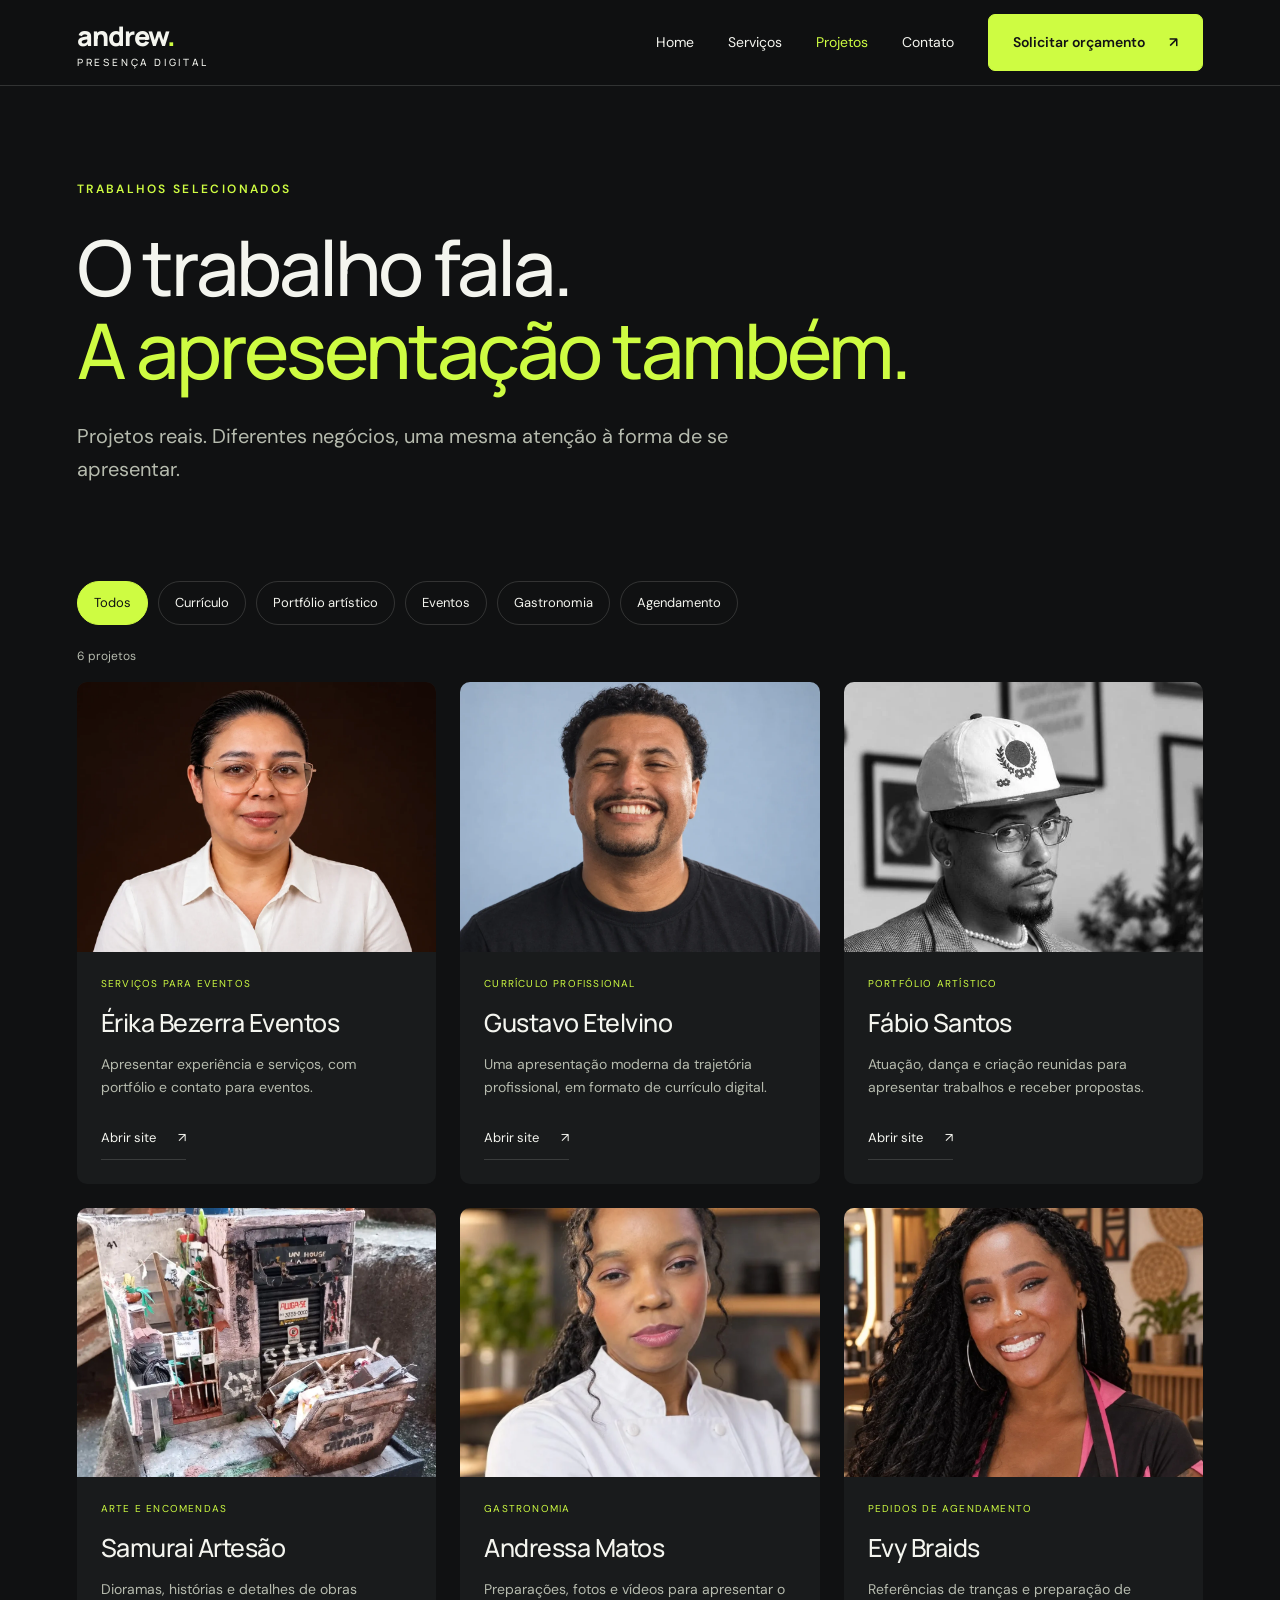
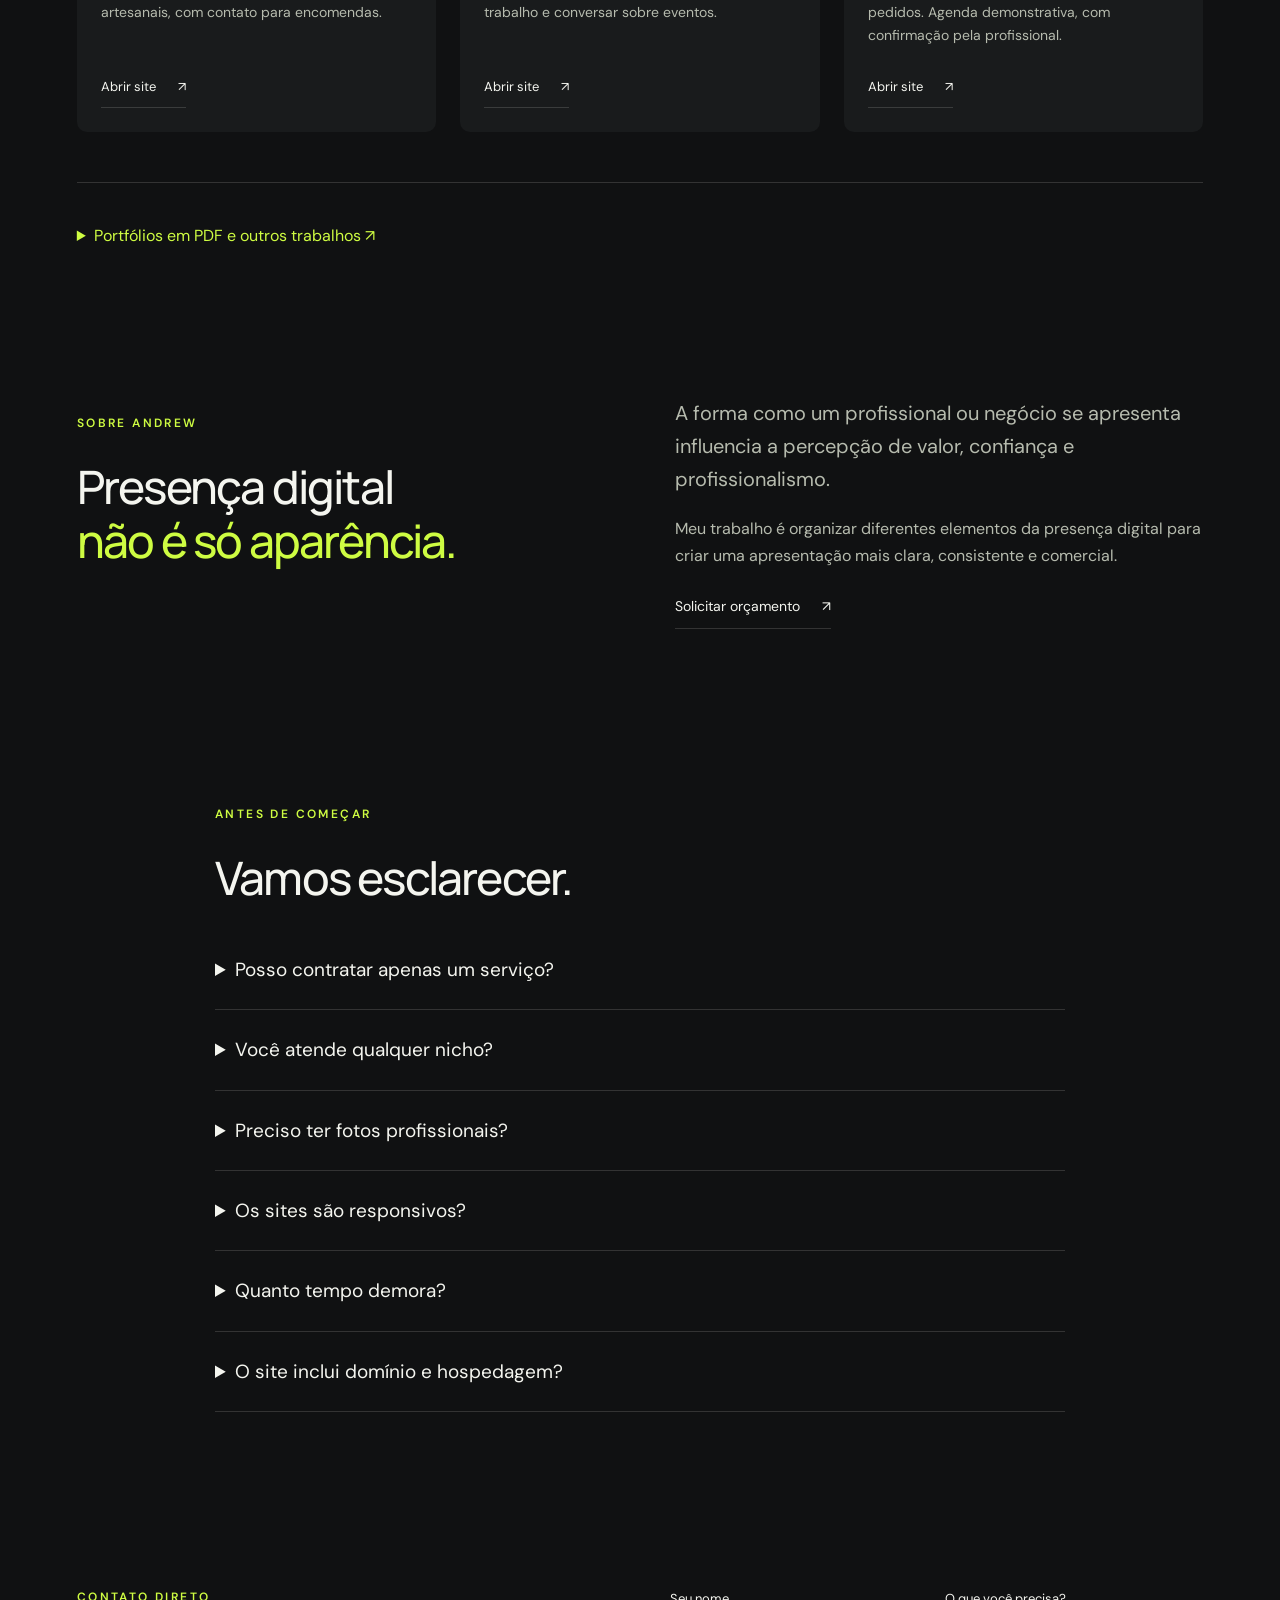
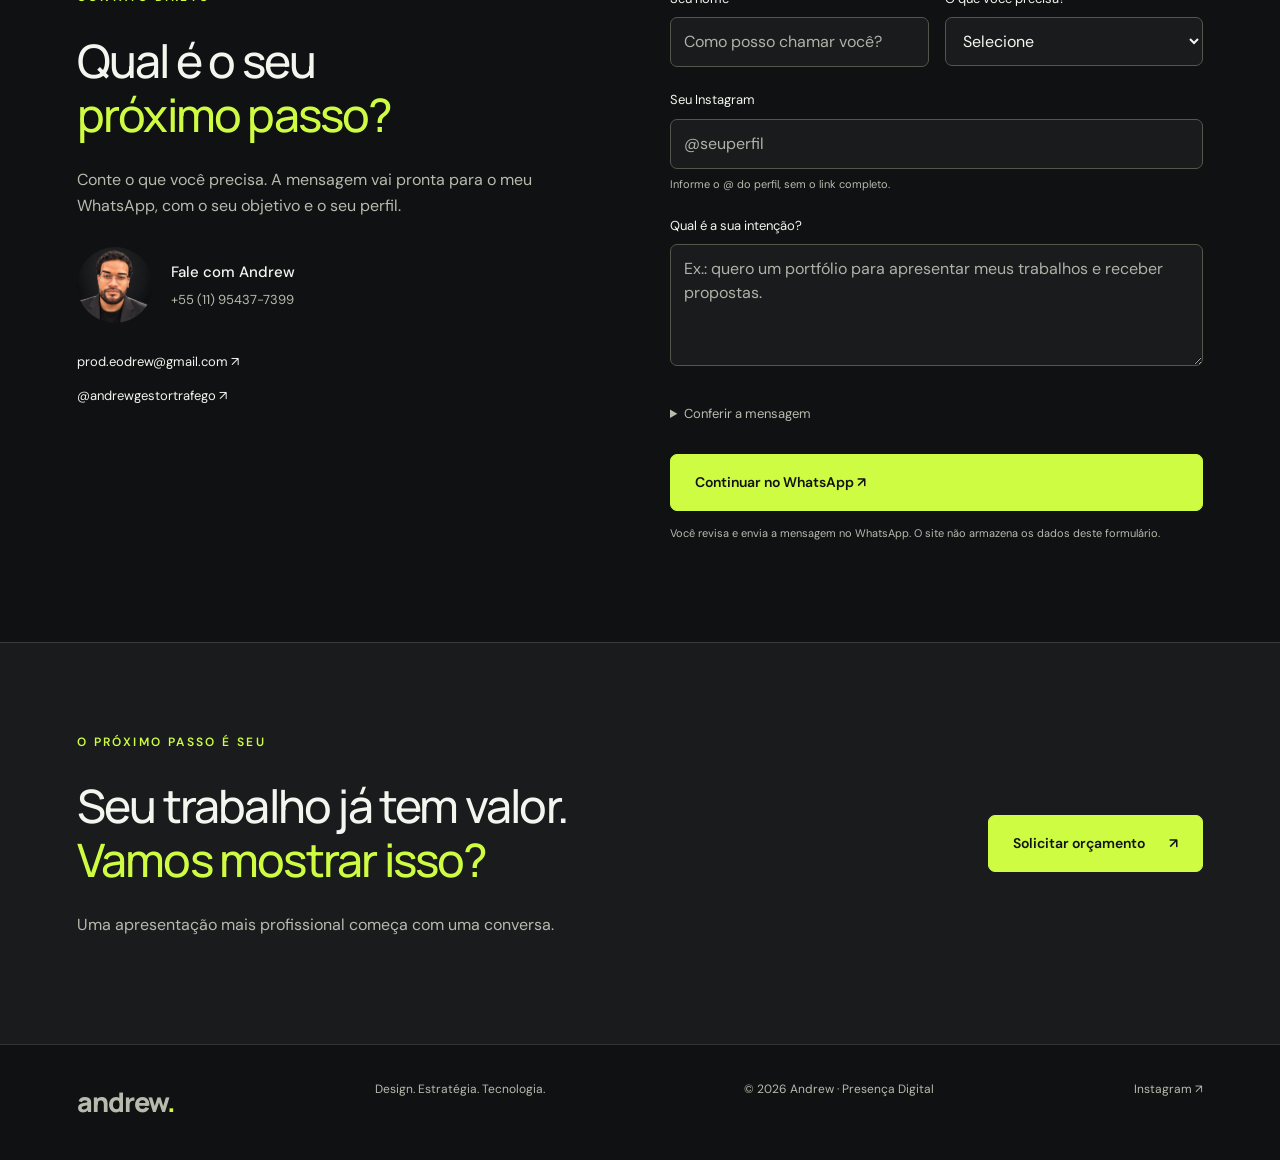
==== commit 2a55ab6c: "Substitui prints por retratos nos cards e ordena serviços por preço" ====
--- a/projetos.html
+++ b/projetos.html
@@ -1 +1 @@
-<!doctype html><html lang="pt-BR"><head><meta charset="utf-8"><meta name="viewport" content="width=device-width,initial-scale=1"><meta name="description" content="Andrew une design, estratégia e tecnologia em sites, portfólios, identidade visual e presença digital para profissionais e pequenos negócios."><meta name="theme-color" content="#101112"><title>Projetos e contato | Andrew — Presença Digital</title><link rel="icon" href="data:image/svg+xml,%3Csvg xmlns='http://www.w3.org/2000/svg' viewBox='0 0 40 40'%3E%3Crect width='40' height='40' rx='8' fill='%230d0d0f'/%3E%3Cpath d='M9 30 20 8l11 22M14 23h12' fill='none' stroke='%23cefc42' stroke-width='3'/%3E%3C/svg%3E"><link rel="stylesheet" href="style.css"><link rel="stylesheet" href="repaginacao.css?v=20261019"><script src="app.js?v=20261019" defer></script></head><body><a class="sr-only" href="#main">Pular para o conteúdo</a><header><div class="wrap"><a class="brand" href="index.html">andrew<span>.</span><small>Presença digital</small></a><button class="menu-toggle" aria-controls="nav" aria-expanded="false">Menu</button><nav id="nav" aria-label="Principal"><a href="index.html" >Home</a><a href="servicos.html" >Serviços</a><a href="projetos.html" aria-current="page">Projetos</a><a href="projetos.html#contato">Contato</a><a class="button" href="projetos.html#contato">Solicitar orçamento<span aria-hidden="true">↗</span></a></nav></div></header><main id="main"><div class="wrap"><section class="page-intro"><span class="eyebrow">Trabalhos selecionados</span><h1>O trabalho fala.<br><span style="color:var(--gold)">A apresentação também.</span></h1><p class="lead">Projetos reais. Diferentes negócios, uma mesma atenção à forma de se apresentar.</p></section><section class="pd-project-section" aria-label="Projetos por necessidade"><div class="pd-catalog"><div class="pd-filters" role="group" aria-label="Filtrar projetos por necessidade"><button type="button" data-filter="todos" aria-pressed="true">Todos</button><button type="button" data-filter="curriculo" aria-pressed="false">Currículo</button><button type="button" data-filter="portfolio" aria-pressed="false">Portfólio artístico</button><button type="button" data-filter="eventos" aria-pressed="false">Eventos</button><button type="button" data-filter="gastronomia" aria-pressed="false">Gastronomia</button><button type="button" data-filter="agenda" aria-pressed="false">Agendamento</button></div><p class="pd-count" aria-live="polite">6 projetos</p><div class="pd-project-grid"><article class="pd-project" data-category="eventos"><a class="pd-project-visual" href="http://erikabezerraeventos.com.br/" target="_blank" rel="noopener noreferrer" aria-label="Abrir site de Érika Bezerra Eventos em nova aba"><img src="assets/erika-capa.png" alt="Apresentação do projeto Érika Bezerra Eventos" loading="lazy"></a><div class="pd-project-copy"><span class="pd-project-type">SERVIÇOS PARA EVENTOS</span><h3>Érika Bezerra Eventos</h3><p>Apresentar experiência e serviços, com portfólio e contato para eventos.</p><a class="text-link" href="http://erikabezerraeventos.com.br/" target="_blank" rel="noopener noreferrer">Abrir site <span aria-hidden="true">↗</span></a></div></article><article class="pd-project" data-category="curriculo"><a class="pd-project-visual" href="https://gustavoetelvino.lovable.app/" target="_blank" rel="noopener noreferrer" aria-label="Abrir site de Gustavo Etelvino em nova aba"><img src="assets/gustavo-cover.webp" alt="Apresentação do projeto Gustavo Etelvino" loading="lazy"></a><div class="pd-project-copy"><span class="pd-project-type">CURRÍCULO PROFISSIONAL</span><h3>Gustavo Etelvino</h3><p>Uma apresentação moderna da trajetória profissional, em formato de currículo digital.</p><a class="text-link" href="https://gustavoetelvino.lovable.app/" target="_blank" rel="noopener noreferrer">Abrir site <span aria-hidden="true">↗</span></a></div></article><article class="pd-project" data-category="portfolio"><a class="pd-project-visual" href="https://presencadigital-lab.github.io/fabiosantos/" target="_blank" rel="noopener noreferrer" aria-label="Abrir site de Fábio Santos em nova aba"><img src="assets/fabio-capa.png" alt="Apresentação do projeto Fábio Santos" loading="lazy"></a><div class="pd-project-copy"><span class="pd-project-type">PORTFÓLIO ARTÍSTICO</span><h3>Fábio Santos</h3><p>Atuação, dança e criação reunidas para apresentar trabalhos e receber propostas.</p><a class="text-link" href="https://presencadigital-lab.github.io/fabiosantos/" target="_blank" rel="noopener noreferrer">Abrir site <span aria-hidden="true">↗</span></a></div></article><article class="pd-project" data-category="portfolio"><a class="pd-project-visual" href="https://galpaodaevy.github.io/samurai-artesao/" target="_blank" rel="noopener noreferrer" aria-label="Abrir site de Samurai Artesão em nova aba"><div class="pd-artwork" aria-hidden="true"><span>UM MUNDO<br>NO DETALHE.</span><small>SAMURAI ARTESÃO / DIORAMAS</small></div></a><div class="pd-project-copy"><span class="pd-project-type">ARTE E ENCOMENDAS</span><h3>Samurai Artesão</h3><p>Dioramas, histórias e detalhes de obras artesanais, com contato para encomendas.</p><a class="text-link" href="https://galpaodaevy.github.io/samurai-artesao/" target="_blank" rel="noopener noreferrer">Abrir site <span aria-hidden="true">↗</span></a></div></article><article class="pd-project" data-category="gastronomia"><a class="pd-project-visual" href="https://galpaodaevy.github.io/andressamatos/" target="_blank" rel="noopener noreferrer" aria-label="Abrir site de Andressa Matos em nova aba"><img src="assets/andressa-cover.webp" alt="Apresentação do projeto Andressa Matos" loading="lazy"></a><div class="pd-project-copy"><span class="pd-project-type">GASTRONOMIA</span><h3>Andressa Matos</h3><p>Preparações, fotos e vídeos para apresentar o trabalho e conversar sobre eventos.</p><a class="text-link" href="https://galpaodaevy.github.io/andressamatos/" target="_blank" rel="noopener noreferrer">Abrir site <span aria-hidden="true">↗</span></a></div></article><article class="pd-project" data-category="agenda"><a class="pd-project-visual" href="https://galpaodaevy.github.io/evybraids/" target="_blank" rel="noopener noreferrer" aria-label="Abrir site de Evy Braids em nova aba"><img src="assets/evy-cover.webp" alt="Apresentação do projeto Evy Braids" loading="lazy"></a><div class="pd-project-copy"><span class="pd-project-type">PEDIDOS DE AGENDAMENTO</span><h3>Evy Braids</h3><p>Referências de tranças e preparação de pedidos. Agenda demonstrativa, com confirmação pela profissional.</p><a class="text-link" href="https://galpaodaevy.github.io/evybraids/" target="_blank" rel="noopener noreferrer">Abrir site <span aria-hidden="true">↗</span></a></div></article></div></div></section><details class="pd-archive"><summary>Portfólios em PDF e outros trabalhos ↗</summary><div class="project-grid"><article class="project"><a class="project-image new-cover" href="assets/fabio-portfolio.pdf" target="_blank" rel="noopener"><img src="assets/fabio-capa.png" alt="Capa do portfólio de Fábio Santos" loading="lazy"></a><p class="number">PORTFÓLIO ARTÍSTICO</p><h2>Fábio Santos</h2><p>Uma apresentação editorial que reúne atuação, dança, desenho e criação sonora.</p><a class="text-link" href="assets/fabio-portfolio.pdf" target="_blank" rel="noopener">Abrir portfólio completo ↗</a></article><article class="project"><a class="project-image new-cover" href="assets/erika-portfolio.pdf" target="_blank" rel="noopener"><img src="assets/erika-capa.png" alt="Capa do portfólio de Érika Bezerra" loading="lazy"></a><p class="number">PORTFÓLIO PROFISSIONAL / EVENTOS</p><h2>Érika Bezerra</h2><p>Serviços, trajetória e experiências em eventos em uma apresentação profissional.</p><a class="text-link" href="assets/erika-portfolio.pdf" target="_blank" rel="noopener">Abrir portfólio completo ↗</a></article><article class="project reveal"><div class="project-image"><img src="assets/andressa-cover.webp" alt="Apresentação visual de Andressa Matos" loading="lazy" width="1000" height="625"></div><p class="number">SITE + APRESENTAÇÃO PROFISSIONAL</p><h2>Andressa Matos</h2><p>Uma apresentação para mostrar a gastronomia, os serviços e o cuidado de Andressa em cada ocasião.</p><details><summary>Explorar projeto</summary><p class="eyebrow" style="margin-top:25px">Gastronomia para eventos</p><h3>Solução</h3><p>Conteúdo organizado por serviços, galeria gastronômica, apresentação da profissional e jornada de contato.</p><h3>Entregas</h3><ul><li>Apresentação em PDF de 7 páginas</li><li>Organização dos serviços e do conteúdo</li><li>Imagem de apresentação</li><li>Site de gastronomia</li></ul><div class="gallery"><a href="assets/portfolio-0.pdf" target="_blank" rel="noopener"><img style="width:100%" src="assets/andressa-page.webp" alt="Página do portfólio de Andressa Matos; abrir PDF completo" loading="lazy"></a><img src="assets/project-0.webp" alt="Retrato de apresentação de Andressa Matos" loading="lazy"></div><div class="actions"><a class="text-link" href="https://galpaodaevy.github.io/andressamatos/">Visitar site<span aria-hidden="true">↗</span></a><a class="text-link" href="assets/portfolio-0.pdf">Ver portfólio PDF<span aria-hidden="true">↗</span></a></div></details></article><article class="project reveal"><div class="project-image"><img src="assets/evy-cover.webp" alt="Apresentação visual de Evy Braids" loading="lazy" width="1000" height="625"></div><p class="number">SITE + PORTFÓLIO + IMAGENS COM IA</p><h2>Evy Braids</h2><p>Um portfólio visual para apresentar Evellyn, suas referências de tranças e as possibilidades de atendimento.</p><details><summary>Explorar projeto</summary><p class="eyebrow" style="margin-top:25px">Tranças, estilo e identidade</p><h3>Solução</h3><p>Composição editorial com cores marcantes, fotografias dos penteados e retratos criados com IA a partir de fotos de Evellyn.</p><h3>Entregas</h3><ul><li>Portfólio visual em PDF</li><li>Retratos e aprimoramento de imagens com IA</li><li>Organização das referências de penteados</li><li>Site da Evy Braids</li></ul><div class="gallery"><a href="assets/portfolio-1.pdf" target="_blank" rel="noopener"><img style="width:100%" src="assets/evy-page.webp" alt="Página do portfólio de Evy Braids; abrir PDF completo" loading="lazy"></a><img src="assets/project-1.webp" alt="Retrato de apresentação de Evy Braids" loading="lazy"></div><div class="actions"><a class="text-link" href="https://galpaodaevy.github.io/evybraids/">Visitar site<span aria-hidden="true">↗</span></a><a class="text-link" href="assets/portfolio-1.pdf">Ver portfólio PDF<span aria-hidden="true">↗</span></a></div></details></article><article class="project reveal"><div class="project-image"><img src="assets/gustavo-cover.webp" alt="Apresentação visual de Gustavo Etelvino" loading="lazy" width="1000" height="625"></div><p class="number">PORTFÓLIO PROFISSIONAL + SITE</p><h2>Gustavo Etelvino</h2><p>Uma apresentação da experiência profissional de Gustavo em processos, materiais e atendimento.</p><details><summary>Explorar projeto</summary><p class="eyebrow" style="margin-top:25px">Administração, logística e operações</p><h3>Solução</h3><p>Conteúdo distribuído em perfil, trajetória, competências, formação e contato, com uma linguagem visual sóbria.</p><h3>Entregas</h3><ul><li>Portfólio profissional em PDF de 9 páginas</li><li>Organização da trajetória e das competências</li><li>Retrato de apresentação</li><li>Site profissional</li></ul><div class="gallery"><a href="assets/portfolio-2.pdf" target="_blank" rel="noopener"><img style="width:100%" src="assets/gustavo-page.webp" alt="Página do portfólio de Gustavo Etelvino; abrir PDF completo" loading="lazy"></a><img src="assets/project-3.webp" alt="Retrato de apresentação de Gustavo Etelvino" loading="lazy"></div><div class="actions"><a class="text-link" href="https://gustavoetelvino.lovable.app/">Visitar site<span aria-hidden="true">↗</span></a><a class="text-link" href="assets/portfolio-2.pdf">Ver portfólio PDF<span aria-hidden="true">↗</span></a></div></details></article><article class="project reveal"><div class="project-image"><img src="assets/project-2.webp" alt="Apresentação visual de Galpão da Evy" loading="lazy" width="1000" height="625"></div><p class="number">SITE + IMAGEM DE APRESENTAÇÃO</p><h2>Galpão da Evy</h2><p>Apresentação digital do Galpão da Evy, com foco na seleção de iPhones.</p><details><summary>Explorar projeto</summary><p class="eyebrow" style="margin-top:25px">Seleção de iPhones</p><h3>Solução</h3><p>Imagem da representante como elemento de identificação do negócio. O site pode ser acessado no link abaixo.</p><h3>Entregas</h3><ul><li>Site do Galpão da Evy</li><li>Imagem de apresentação da marca</li></ul><div class="actions"><a class="text-link" href="https://druzinho.github.io/galpaodaevywpp/">Visitar site<span aria-hidden="true">↗</span></a></div></details></article></div></details><section class="content"><div class="about-mini"><div class="reveal"><span class="eyebrow">Sobre Andrew</span><h2>Presença digital<br><em>não é só aparência.</em></h2></div><div class="reveal"><p class="lead">A forma como um profissional ou negócio se apresenta influencia a percepção de valor, confiança e profissionalismo.</p><p>Meu trabalho é organizar diferentes elementos da presença digital para criar uma apresentação mais clara, consistente e comercial.</p><a class="text-link" href="projetos.html#contato">Solicitar orçamento<span aria-hidden="true">↗</span></a></div></div></section><section class="content faq"><span class="eyebrow">Antes de começar</span><h2>Vamos esclarecer.</h2><details><summary>Posso contratar apenas um serviço?</summary><p>Sim. Os serviços podem ser contratados individualmente ou combinados em um projeto maior.</p></details><details><summary>Você atende qualquer nicho?</summary><p>O foco são profissionais autônomos, prestadores de serviço e pequenos negócios.</p></details><details><summary>Preciso ter fotos profissionais?</summary><p>Não necessariamente. Dependendo do projeto, podem ser desenvolvidas imagens profissionais com inteligência artificial.</p></details><details><summary>Os sites são responsivos?</summary><p>Sim. Os sites são preparados para desktop, tablet e celular.</p></details><details><summary>Quanto tempo demora?</summary><p>O prazo depende da complexidade e do escopo. Ele é definido na proposta.</p></details><details><summary>O site inclui domínio e hospedagem?</summary><p>Domínio e hospedagem são definidos separadamente conforme a necessidade do projeto.</p></details></section><section class="content contact-block pd-contact" id="contato"><div><span class="eyebrow">CONTATO DIRETO</span><h2>Qual é o seu<br><em>próximo passo?</em></h2><p>Conte o que você precisa. A mensagem vai pronta para o meu WhatsApp, com o seu objetivo e o seu perfil.</p><div class="pd-contact-person"><img src="assets/executivo-contato.webp" alt="Andrew, seu contato na Presença Digital" width="1254" height="1254" loading="lazy"><div><strong>Fale com Andrew</strong><span>+55 (11) 95437-7399</span></div></div><div class="pd-other-contacts"><a href="mailto:prod.eodrew@gmail.com">prod.eodrew@gmail.com ↗</a><a href="https://www.instagram.com/andrewgestortrafego/" target="_blank" rel="noopener noreferrer">@andrewgestortrafego ↗</a></div></div><form id="pd-contact-form"><div class="pd-form-grid"><label>Seu nome<input name="nome" autocomplete="name" required maxlength="80" placeholder="Como posso chamar você?"></label><label>O que você precisa?<select name="servico" required><option value="">Selecione</option><option>Site</option><option>Portfólio</option><option>Instagram</option><option>Portfólio + site + Instagram</option><option>Edição de até 10 fotos</option></select></label><label class="pd-full">Seu Instagram<input name="instagram" autocomplete="off" autocapitalize="none" spellcheck="false" required maxlength="31" pattern="@?[A-Za-z0-9_][A-Za-z0-9_.]{0,29}" placeholder="@seuperfil" aria-describedby="pd-instagram-help"><small id="pd-instagram-help">Informe o @ do perfil, sem o link completo.</small></label><label class="pd-full">Qual é a sua intenção?<textarea name="intencao" rows="4" required maxlength="600" placeholder="Ex.: quero um portfólio para apresentar meus trabalhos e receber propostas."></textarea></label></div><details class="pd-message"><summary>Conferir a mensagem</summary><pre id="pd-message-preview"></pre></details><a class="button" id="pd-whatsapp-link" href="https://wa.me/5511954377399" target="_blank" rel="noopener noreferrer">Continuar no WhatsApp ↗</a><p class="pd-form-note">Você revisa e envia a mensagem no WhatsApp. O site não armazena os dados deste formulário.</p><noscript><p>Ative o JavaScript para preparar a mensagem com seus dados.</p></noscript></form></section></div><section class="contact-banner"><div class="wrap reveal"><div><span class="eyebrow">O próximo passo é seu</span><h2>Seu trabalho já tem valor.<br><em>Vamos mostrar isso?</em></h2><p>Uma apresentação mais profissional começa com uma conversa.</p></div><a class="button" href="projetos.html#contato">Solicitar orçamento<span aria-hidden="true">↗</span></a></div></section></main><footer><div class="wrap"><a class="brand" href="index.html">andrew<span>.</span></a><span>Design. Estratégia. Tecnologia.</span><span>© 2026 Andrew · Presença Digital</span><a href="https://www.instagram.com/andrewgestortrafego/" target="_blank" rel="noopener">Instagram ↗</a></div></footer></body></html>
+<!doctype html><html lang="pt-BR"><head><meta charset="utf-8"><meta name="viewport" content="width=device-width,initial-scale=1"><meta name="description" content="Andrew une design, estratégia e tecnologia em sites, portfólios, identidade visual e presença digital para profissionais e pequenos negócios."><meta name="theme-color" content="#101112"><title>Projetos e contato | Andrew — Presença Digital</title><link rel="icon" href="data:image/svg+xml,%3Csvg xmlns='http://www.w3.org/2000/svg' viewBox='0 0 40 40'%3E%3Crect width='40' height='40' rx='8' fill='%230d0d0f'/%3E%3Cpath d='M9 30 20 8l11 22M14 23h12' fill='none' stroke='%23cefc42' stroke-width='3'/%3E%3C/svg%3E"><link rel="stylesheet" href="style.css"><link rel="stylesheet" href="repaginacao.css?v=20261019-capas"><script src="app.js?v=20261019" defer></script></head><body><a class="sr-only" href="#main">Pular para o conteúdo</a><header><div class="wrap"><a class="brand" href="index.html">andrew<span>.</span><small>Presença digital</small></a><button class="menu-toggle" aria-controls="nav" aria-expanded="false">Menu</button><nav id="nav" aria-label="Principal"><a href="index.html" >Home</a><a href="servicos.html" >Serviços</a><a href="projetos.html" aria-current="page">Projetos</a><a href="projetos.html#contato">Contato</a><a class="button" href="projetos.html#contato">Solicitar orçamento<span aria-hidden="true">↗</span></a></nav></div></header><main id="main"><div class="wrap"><section class="page-intro"><span class="eyebrow">Trabalhos selecionados</span><h1>O trabalho fala.<br><span style="color:var(--gold)">A apresentação também.</span></h1><p class="lead">Projetos reais. Diferentes negócios, uma mesma atenção à forma de se apresentar.</p></section><section class="pd-project-section" aria-label="Projetos por necessidade"><div class="pd-catalog"><div class="pd-filters" role="group" aria-label="Filtrar projetos por necessidade"><button type="button" data-filter="todos" aria-pressed="true">Todos</button><button type="button" data-filter="curriculo" aria-pressed="false">Currículo</button><button type="button" data-filter="portfolio" aria-pressed="false">Portfólio artístico</button><button type="button" data-filter="eventos" aria-pressed="false">Eventos</button><button type="button" data-filter="gastronomia" aria-pressed="false">Gastronomia</button><button type="button" data-filter="agenda" aria-pressed="false">Agendamento</button></div><p class="pd-count" aria-live="polite">6 projetos</p><div class="pd-project-grid"><article class="pd-project" data-photo="erika" data-category="eventos"><a class="pd-project-visual" href="http://erikabezerraeventos.com.br/" target="_blank" rel="noopener noreferrer" aria-label="Abrir site de Érika Bezerra Eventos em nova aba"><img src="assets/projeto-erika.webp" alt="Retrato de Érika Bezerra, usado em seu site de eventos" loading="lazy"></a><div class="pd-project-copy"><span class="pd-project-type">SERVIÇOS PARA EVENTOS</span><h3>Érika Bezerra Eventos</h3><p>Apresentar experiência e serviços, com portfólio e contato para eventos.</p><a class="text-link" href="http://erikabezerraeventos.com.br/" target="_blank" rel="noopener noreferrer">Abrir site <span aria-hidden="true">↗</span></a></div></article><article class="pd-project" data-photo="gustavo" data-category="curriculo"><a class="pd-project-visual" href="https://gustavoetelvino.lovable.app/" target="_blank" rel="noopener noreferrer" aria-label="Abrir site de Gustavo Etelvino em nova aba"><img src="assets/projeto-gustavo.webp" alt="Retrato profissional de Gustavo Etelvino" loading="lazy"></a><div class="pd-project-copy"><span class="pd-project-type">CURRÍCULO PROFISSIONAL</span><h3>Gustavo Etelvino</h3><p>Uma apresentação moderna da trajetória profissional, em formato de currículo digital.</p><a class="text-link" href="https://gustavoetelvino.lovable.app/" target="_blank" rel="noopener noreferrer">Abrir site <span aria-hidden="true">↗</span></a></div></article><article class="pd-project" data-photo="fabio" data-category="portfolio"><a class="pd-project-visual" href="https://presencadigital-lab.github.io/fabiosantos/" target="_blank" rel="noopener noreferrer" aria-label="Abrir site de Fábio Santos em nova aba"><img src="assets/projeto-fabio.webp" alt="Retrato em preto e branco de Fábio Santos" loading="lazy"></a><div class="pd-project-copy"><span class="pd-project-type">PORTFÓLIO ARTÍSTICO</span><h3>Fábio Santos</h3><p>Atuação, dança e criação reunidas para apresentar trabalhos e receber propostas.</p><a class="text-link" href="https://presencadigital-lab.github.io/fabiosantos/" target="_blank" rel="noopener noreferrer">Abrir site <span aria-hidden="true">↗</span></a></div></article><article class="pd-project" data-photo="samurai" data-category="portfolio"><a class="pd-project-visual" href="https://galpaodaevy.github.io/samurai-artesao/" target="_blank" rel="noopener noreferrer" aria-label="Abrir site de Samurai Artesão em nova aba"><img src="assets/projeto-samurai.webp" alt="Diorama Casa da Dona Cleide, obra do Samurai Artesão" loading="lazy"></a><div class="pd-project-copy"><span class="pd-project-type">ARTE E ENCOMENDAS</span><h3>Samurai Artesão</h3><p>Dioramas, histórias e detalhes de obras artesanais, com contato para encomendas.</p><a class="text-link" href="https://galpaodaevy.github.io/samurai-artesao/" target="_blank" rel="noopener noreferrer">Abrir site <span aria-hidden="true">↗</span></a></div></article><article class="pd-project" data-photo="andressa" data-category="gastronomia"><a class="pd-project-visual" href="https://galpaodaevy.github.io/andressamatos/" target="_blank" rel="noopener noreferrer" aria-label="Abrir site de Andressa Matos em nova aba"><img src="assets/projeto-andressa.webp" alt="Andressa Matos, chef garde-manger" loading="lazy"></a><div class="pd-project-copy"><span class="pd-project-type">GASTRONOMIA</span><h3>Andressa Matos</h3><p>Preparações, fotos e vídeos para apresentar o trabalho e conversar sobre eventos.</p><a class="text-link" href="https://galpaodaevy.github.io/andressamatos/" target="_blank" rel="noopener noreferrer">Abrir site <span aria-hidden="true">↗</span></a></div></article><article class="pd-project" data-photo="evy" data-category="agenda"><a class="pd-project-visual" href="https://galpaodaevy.github.io/evybraids/" target="_blank" rel="noopener noreferrer" aria-label="Abrir site de Evy Braids em nova aba"><img src="assets/projeto-evy.webp" alt="Evellyn Guimarães, a Evy, com suas tranças" loading="lazy"></a><div class="pd-project-copy"><span class="pd-project-type">PEDIDOS DE AGENDAMENTO</span><h3>Evy Braids</h3><p>Referências de tranças e preparação de pedidos. Agenda demonstrativa, com confirmação pela profissional.</p><a class="text-link" href="https://galpaodaevy.github.io/evybraids/" target="_blank" rel="noopener noreferrer">Abrir site <span aria-hidden="true">↗</span></a></div></article></div></div></section><details class="pd-archive"><summary>Portfólios em PDF e outros trabalhos ↗</summary><div class="project-grid"><article class="project"><a class="project-image new-cover" href="assets/fabio-portfolio.pdf" target="_blank" rel="noopener"><img src="assets/fabio-capa.png" alt="Capa do portfólio de Fábio Santos" loading="lazy"></a><p class="number">PORTFÓLIO ARTÍSTICO</p><h2>Fábio Santos</h2><p>Uma apresentação editorial que reúne atuação, dança, desenho e criação sonora.</p><a class="text-link" href="assets/fabio-portfolio.pdf" target="_blank" rel="noopener">Abrir portfólio completo ↗</a></article><article class="project"><a class="project-image new-cover" href="assets/erika-portfolio.pdf" target="_blank" rel="noopener"><img src="assets/erika-capa.png" alt="Capa do portfólio de Érika Bezerra" loading="lazy"></a><p class="number">PORTFÓLIO PROFISSIONAL / EVENTOS</p><h2>Érika Bezerra</h2><p>Serviços, trajetória e experiências em eventos em uma apresentação profissional.</p><a class="text-link" href="assets/erika-portfolio.pdf" target="_blank" rel="noopener">Abrir portfólio completo ↗</a></article><article class="project reveal"><div class="project-image"><img src="assets/andressa-cover.webp" alt="Apresentação visual de Andressa Matos" loading="lazy" width="1000" height="625"></div><p class="number">SITE + APRESENTAÇÃO PROFISSIONAL</p><h2>Andressa Matos</h2><p>Uma apresentação para mostrar a gastronomia, os serviços e o cuidado de Andressa em cada ocasião.</p><details><summary>Explorar projeto</summary><p class="eyebrow" style="margin-top:25px">Gastronomia para eventos</p><h3>Solução</h3><p>Conteúdo organizado por serviços, galeria gastronômica, apresentação da profissional e jornada de contato.</p><h3>Entregas</h3><ul><li>Apresentação em PDF de 7 páginas</li><li>Organização dos serviços e do conteúdo</li><li>Imagem de apresentação</li><li>Site de gastronomia</li></ul><div class="gallery"><a href="assets/portfolio-0.pdf" target="_blank" rel="noopener"><img style="width:100%" src="assets/andressa-page.webp" alt="Página do portfólio de Andressa Matos; abrir PDF completo" loading="lazy"></a><img src="assets/project-0.webp" alt="Retrato de apresentação de Andressa Matos" loading="lazy"></div><div class="actions"><a class="text-link" href="https://galpaodaevy.github.io/andressamatos/">Visitar site<span aria-hidden="true">↗</span></a><a class="text-link" href="assets/portfolio-0.pdf">Ver portfólio PDF<span aria-hidden="true">↗</span></a></div></details></article><article class="project reveal"><div class="project-image"><img src="assets/evy-cover.webp" alt="Apresentação visual de Evy Braids" loading="lazy" width="1000" height="625"></div><p class="number">SITE + PORTFÓLIO + IMAGENS COM IA</p><h2>Evy Braids</h2><p>Um portfólio visual para apresentar Evellyn, suas referências de tranças e as possibilidades de atendimento.</p><details><summary>Explorar projeto</summary><p class="eyebrow" style="margin-top:25px">Tranças, estilo e identidade</p><h3>Solução</h3><p>Composição editorial com cores marcantes, fotografias dos penteados e retratos criados com IA a partir de fotos de Evellyn.</p><h3>Entregas</h3><ul><li>Portfólio visual em PDF</li><li>Retratos e aprimoramento de imagens com IA</li><li>Organização das referências de penteados</li><li>Site da Evy Braids</li></ul><div class="gallery"><a href="assets/portfolio-1.pdf" target="_blank" rel="noopener"><img style="width:100%" src="assets/evy-page.webp" alt="Página do portfólio de Evy Braids; abrir PDF completo" loading="lazy"></a><img src="assets/project-1.webp" alt="Retrato de apresentação de Evy Braids" loading="lazy"></div><div class="actions"><a class="text-link" href="https://galpaodaevy.github.io/evybraids/">Visitar site<span aria-hidden="true">↗</span></a><a class="text-link" href="assets/portfolio-1.pdf">Ver portfólio PDF<span aria-hidden="true">↗</span></a></div></details></article><article class="project reveal"><div class="project-image"><img src="assets/gustavo-cover.webp" alt="Apresentação visual de Gustavo Etelvino" loading="lazy" width="1000" height="625"></div><p class="number">PORTFÓLIO PROFISSIONAL + SITE</p><h2>Gustavo Etelvino</h2><p>Uma apresentação da experiência profissional de Gustavo em processos, materiais e atendimento.</p><details><summary>Explorar projeto</summary><p class="eyebrow" style="margin-top:25px">Administração, logística e operações</p><h3>Solução</h3><p>Conteúdo distribuído em perfil, trajetória, competências, formação e contato, com uma linguagem visual sóbria.</p><h3>Entregas</h3><ul><li>Portfólio profissional em PDF de 9 páginas</li><li>Organização da trajetória e das competências</li><li>Retrato de apresentação</li><li>Site profissional</li></ul><div class="gallery"><a href="assets/portfolio-2.pdf" target="_blank" rel="noopener"><img style="width:100%" src="assets/gustavo-page.webp" alt="Página do portfólio de Gustavo Etelvino; abrir PDF completo" loading="lazy"></a><img src="assets/project-3.webp" alt="Retrato de apresentação de Gustavo Etelvino" loading="lazy"></div><div class="actions"><a class="text-link" href="https://gustavoetelvino.lovable.app/">Visitar site<span aria-hidden="true">↗</span></a><a class="text-link" href="assets/portfolio-2.pdf">Ver portfólio PDF<span aria-hidden="true">↗</span></a></div></details></article><article class="project reveal"><div class="project-image"><img src="assets/project-2.webp" alt="Apresentação visual de Galpão da Evy" loading="lazy" width="1000" height="625"></div><p class="number">SITE + IMAGEM DE APRESENTAÇÃO</p><h2>Galpão da Evy</h2><p>Apresentação digital do Galpão da Evy, com foco na seleção de iPhones.</p><details><summary>Explorar projeto</summary><p class="eyebrow" style="margin-top:25px">Seleção de iPhones</p><h3>Solução</h3><p>Imagem da representante como elemento de identificação do negócio. O site pode ser acessado no link abaixo.</p><h3>Entregas</h3><ul><li>Site do Galpão da Evy</li><li>Imagem de apresentação da marca</li></ul><div class="actions"><a class="text-link" href="https://druzinho.github.io/galpaodaevywpp/">Visitar site<span aria-hidden="true">↗</span></a></div></details></article></div></details><section class="content"><div class="about-mini"><div class="reveal"><span class="eyebrow">Sobre Andrew</span><h2>Presença digital<br><em>não é só aparência.</em></h2></div><div class="reveal"><p class="lead">A forma como um profissional ou negócio se apresenta influencia a percepção de valor, confiança e profissionalismo.</p><p>Meu trabalho é organizar diferentes elementos da presença digital para criar uma apresentação mais clara, consistente e comercial.</p><a class="text-link" href="projetos.html#contato">Solicitar orçamento<span aria-hidden="true">↗</span></a></div></div></section><section class="content faq"><span class="eyebrow">Antes de começar</span><h2>Vamos esclarecer.</h2><details><summary>Posso contratar apenas um serviço?</summary><p>Sim. Os serviços podem ser contratados individualmente ou combinados em um projeto maior.</p></details><details><summary>Você atende qualquer nicho?</summary><p>O foco são profissionais autônomos, prestadores de serviço e pequenos negócios.</p></details><details><summary>Preciso ter fotos profissionais?</summary><p>Não necessariamente. Dependendo do projeto, podem ser desenvolvidas imagens profissionais com inteligência artificial.</p></details><details><summary>Os sites são responsivos?</summary><p>Sim. Os sites são preparados para desktop, tablet e celular.</p></details><details><summary>Quanto tempo demora?</summary><p>O prazo depende da complexidade e do escopo. Ele é definido na proposta.</p></details><details><summary>O site inclui domínio e hospedagem?</summary><p>Domínio e hospedagem são definidos separadamente conforme a necessidade do projeto.</p></details></section><section class="content contact-block pd-contact" id="contato"><div><span class="eyebrow">CONTATO DIRETO</span><h2>Qual é o seu<br><em>próximo passo?</em></h2><p>Conte o que você precisa. A mensagem vai pronta para o meu WhatsApp, com o seu objetivo e o seu perfil.</p><div class="pd-contact-person"><img src="assets/executivo-contato.webp" alt="Andrew, seu contato na Presença Digital" width="1254" height="1254" loading="lazy"><div><strong>Fale com Andrew</strong><span>+55 (11) 95437-7399</span></div></div><div class="pd-other-contacts"><a href="mailto:prod.eodrew@gmail.com">prod.eodrew@gmail.com ↗</a><a href="https://www.instagram.com/andrewgestortrafego/" target="_blank" rel="noopener noreferrer">@andrewgestortrafego ↗</a></div></div><form id="pd-contact-form"><div class="pd-form-grid"><label>Seu nome<input name="nome" autocomplete="name" required maxlength="80" placeholder="Como posso chamar você?"></label><label>O que você precisa?<select name="servico" required><option value="">Selecione</option><option>Site</option><option>Portfólio</option><option>Instagram</option><option>Portfólio + site + Instagram</option><option>Edição de até 10 fotos</option></select></label><label class="pd-full">Seu Instagram<input name="instagram" autocomplete="off" autocapitalize="none" spellcheck="false" required maxlength="31" pattern="@?[A-Za-z0-9_][A-Za-z0-9_.]{0,29}" placeholder="@seuperfil" aria-describedby="pd-instagram-help"><small id="pd-instagram-help">Informe o @ do perfil, sem o link completo.</small></label><label class="pd-full">Qual é a sua intenção?<textarea name="intencao" rows="4" required maxlength="600" placeholder="Ex.: quero um portfólio para apresentar meus trabalhos e receber propostas."></textarea></label></div><details class="pd-message"><summary>Conferir a mensagem</summary><pre id="pd-message-preview"></pre></details><a class="button" id="pd-whatsapp-link" href="https://wa.me/5511954377399" target="_blank" rel="noopener noreferrer">Continuar no WhatsApp ↗</a><p class="pd-form-note">Você revisa e envia a mensagem no WhatsApp. O site não armazena os dados deste formulário.</p><noscript><p>Ative o JavaScript para preparar a mensagem com seus dados.</p></noscript></form></section></div><section class="contact-banner"><div class="wrap reveal"><div><span class="eyebrow">O próximo passo é seu</span><h2>Seu trabalho já tem valor.<br><em>Vamos mostrar isso?</em></h2><p>Uma apresentação mais profissional começa com uma conversa.</p></div><a class="button" href="projetos.html#contato">Solicitar orçamento<span aria-hidden="true">↗</span></a></div></section></main><footer><div class="wrap"><a class="brand" href="index.html">andrew<span>.</span></a><span>Design. Estratégia. Tecnologia.</span><span>© 2026 Andrew · Presença Digital</span><a href="https://www.instagram.com/andrewgestortrafego/" target="_blank" rel="noopener">Instagram ↗</a></div></footer></body></html>
--- a/repaginacao.css
+++ b/repaginacao.css
@@ -38,3 +38,7 @@
 .pd-contact{align-items:start}.pd-contact-person{display:flex;align-items:center;gap:18px;margin:28px 0}.pd-contact-person img{width:76px;height:76px;object-fit:cover;border-radius:50%}.pd-contact-person strong{font-weight:500;display:block;font-size:15px}.pd-contact-person span{display:block;color:var(--muted);font-size:13px;margin-top:4px}.pd-other-contacts{display:flex;gap:12px;flex-direction:column;font-size:13px;overflow-wrap:anywhere}.pd-form-grid{display:grid;grid-template-columns:1fr 1fr;gap:22px 16px}.pd-full{grid-column:1/-1}.pd-form-grid label{font-size:13px;min-width:0}.pd-form-grid input,.pd-form-grid select,.pd-form-grid textarea{font:400 16px/1.5 'DM Sans',sans-serif;padding:12px 13px;margin-top:8px;min-height:48px;width:100%;min-width:0;border:1px solid #51574a;border-radius:7px;background:var(--panel);color:var(--ink);box-sizing:border-box}.pd-form-grid textarea{resize:vertical}.pd-form-grid input::placeholder,.pd-form-grid textarea::placeholder{color:#aeb3a8;opacity:1}.pd-form-grid small{display:block;color:var(--muted);font-size:11px;margin-top:6px}.pd-form-grid :is(input,select,textarea):focus-visible{outline:2px solid var(--gold);outline-offset:4px}.pd-message{margin:22px 0;color:var(--muted);font-size:13px}.pd-message summary{padding:8px 0}.pd-message pre{white-space:pre-wrap;overflow-wrap:anywhere;font:400 13px/1.7 'DM Sans',sans-serif;color:var(--ink);border-left:2px solid var(--gold);padding-left:16px;margin:14px 0 0}#pd-whatsapp-link{width:100%;justify-content:space-between}.pd-form-note{font-size:11px;line-height:1.7;margin-top:13px}[hidden]{display:none!important}
 @media(max-width:1100px){.pd-project-grid{grid-template-columns:repeat(2,minmax(0,1fr))}.pd-hero h1{font-size:78px}.pd-hero .lead{max-width:350px}.pd-hero>img{object-position:62% center;opacity:.85}}
 @media(max-width:700px){.pd-hero{padding:125px 0 25px;display:flex;flex-direction:column;min-height:0}.pd-hero-content{order:1}.pd-hero>img{position:relative;order:2;object-fit:contain;height:auto;width:100%;margin-top:15px;opacity:1;mask-image:linear-gradient(180deg,transparent,#000 20%,#000 85%,transparent)}.pd-hero h1{font-size:clamp(58px,14vw,85px);letter-spacing:-3px}.pd-hero .lead{font-size:16px;max-width:100%}.pd-hero .actions{gap:18px}.pd-hero .actions .button{width:100%}.pd-hero-note{margin-top:25px}.pd-project-grid{grid-template-columns:1fr}.pd-project-visual{height:280px}.pd-project h3{font-size:28px}.pd-project-copy{padding:25px}.pd-contact{gap:32px}.pd-form-grid{grid-template-columns:1fr}.pd-full{grid-column:auto}.pd-service-photo img{max-height:none;height:auto}.pd-service-photo{margin-bottom:35px}.pd-filters{gap:8px}.pd-filters button{font-size:12px;padding:10px 13px}}
+
+/* Capas com as fotos dos projetos, preenchendo a área inteira. */
+.pd-project{border:0}.pd-project-visual{height:auto;aspect-ratio:4/3;border-bottom:0;background:var(--panel);padding:0}.pd-project-visual img{width:100%;height:100%;display:block;object-fit:cover;object-position:center;max-width:none}.pd-project[data-photo="erika"] img{object-position:50% 34%}.pd-project[data-photo="gustavo"] img{object-position:50% 25%}.pd-project[data-photo="fabio"] img{object-position:50% 45%}.pd-project[data-photo="andressa"] img{object-position:50% 25%}.pd-project[data-photo="evy"] img{object-position:50% 22%}.pd-project[data-photo="samurai"] img{object-position:50% 48%}
+@media(max-width:700px){.pd-project-visual{height:auto;aspect-ratio:4/3}}
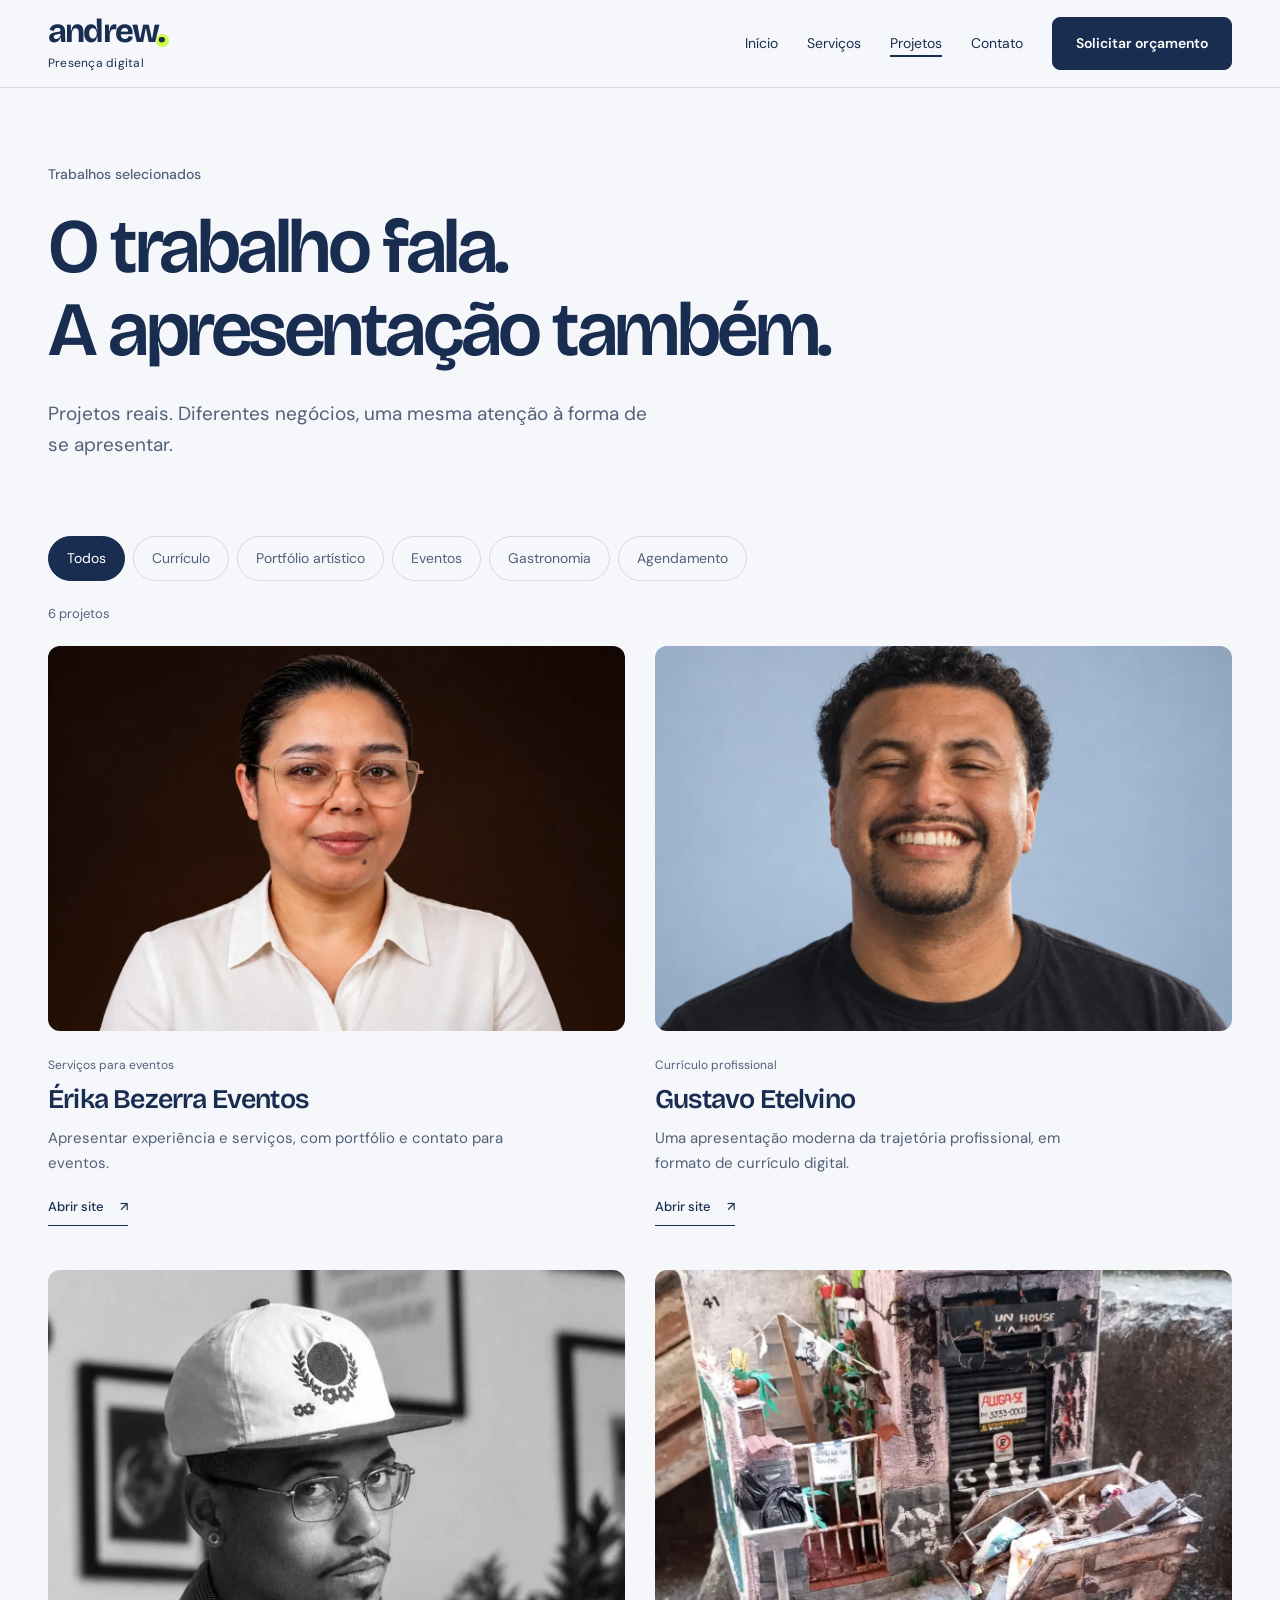
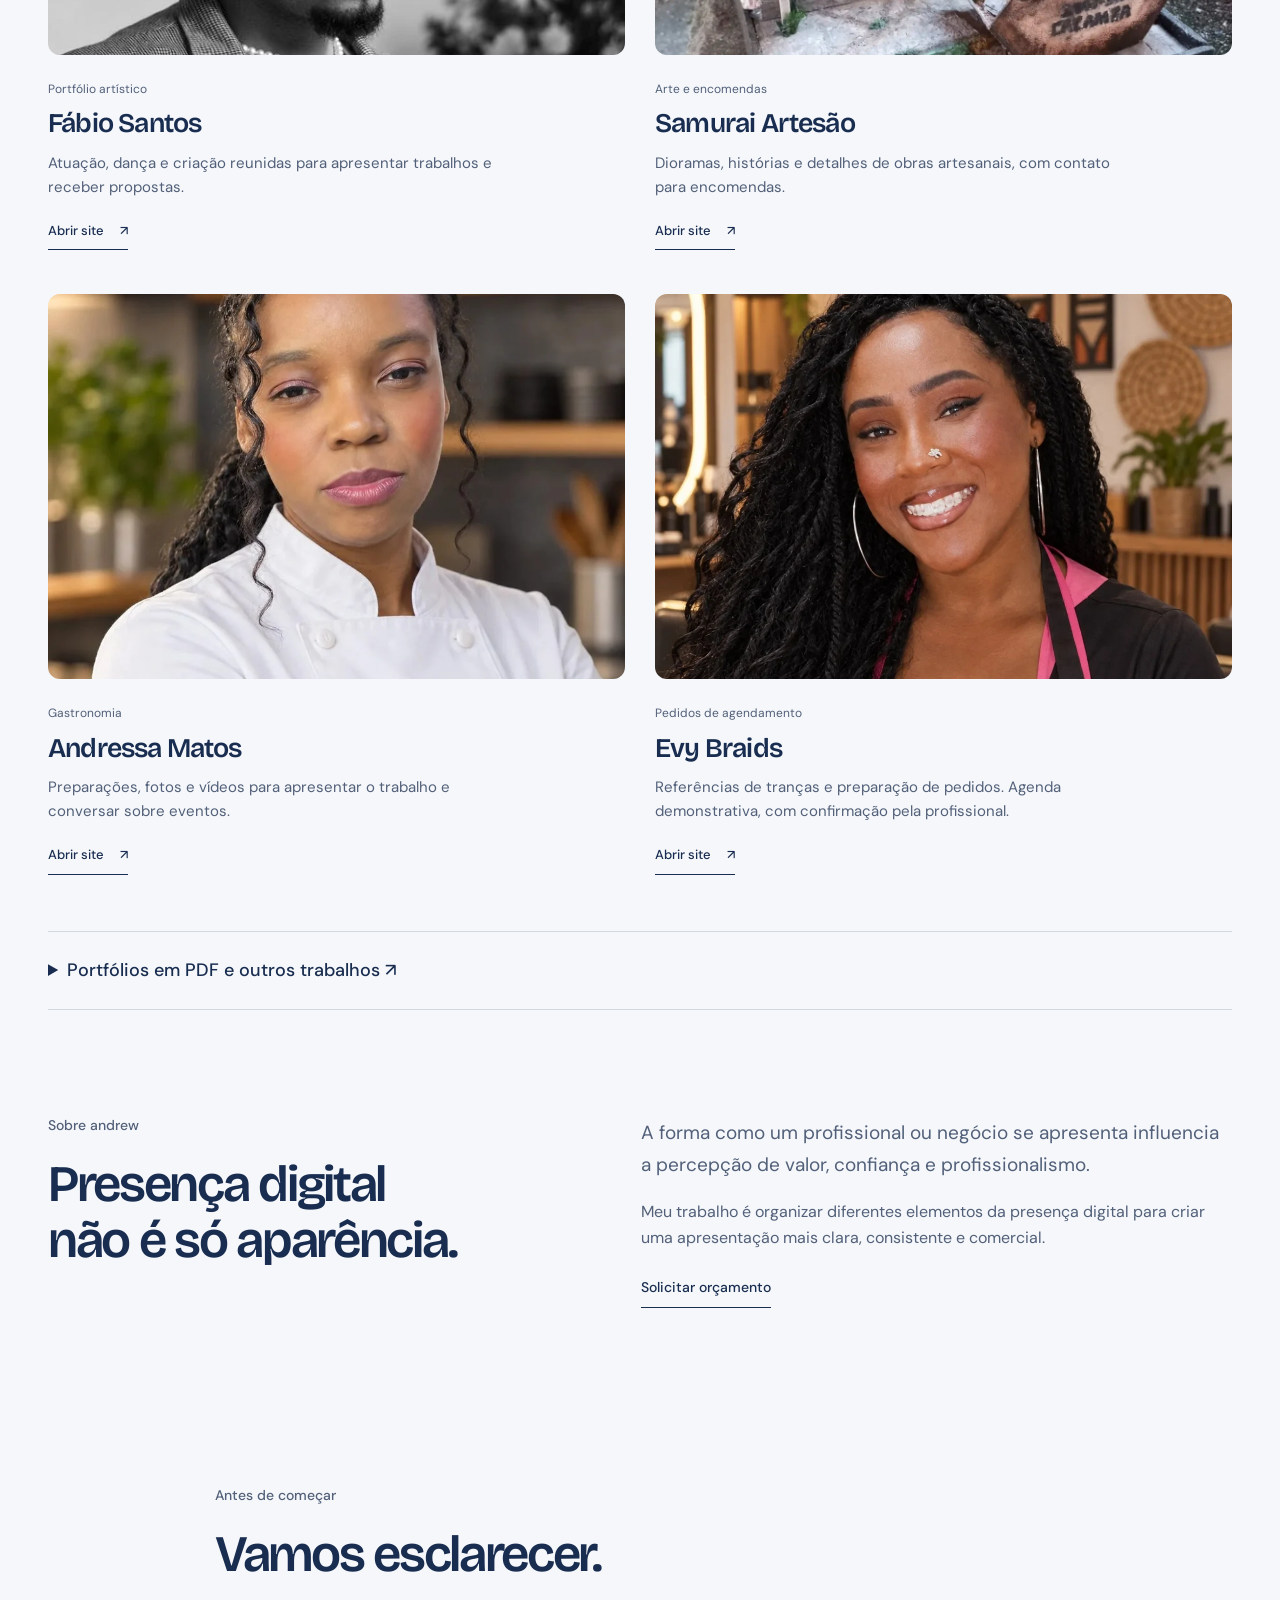
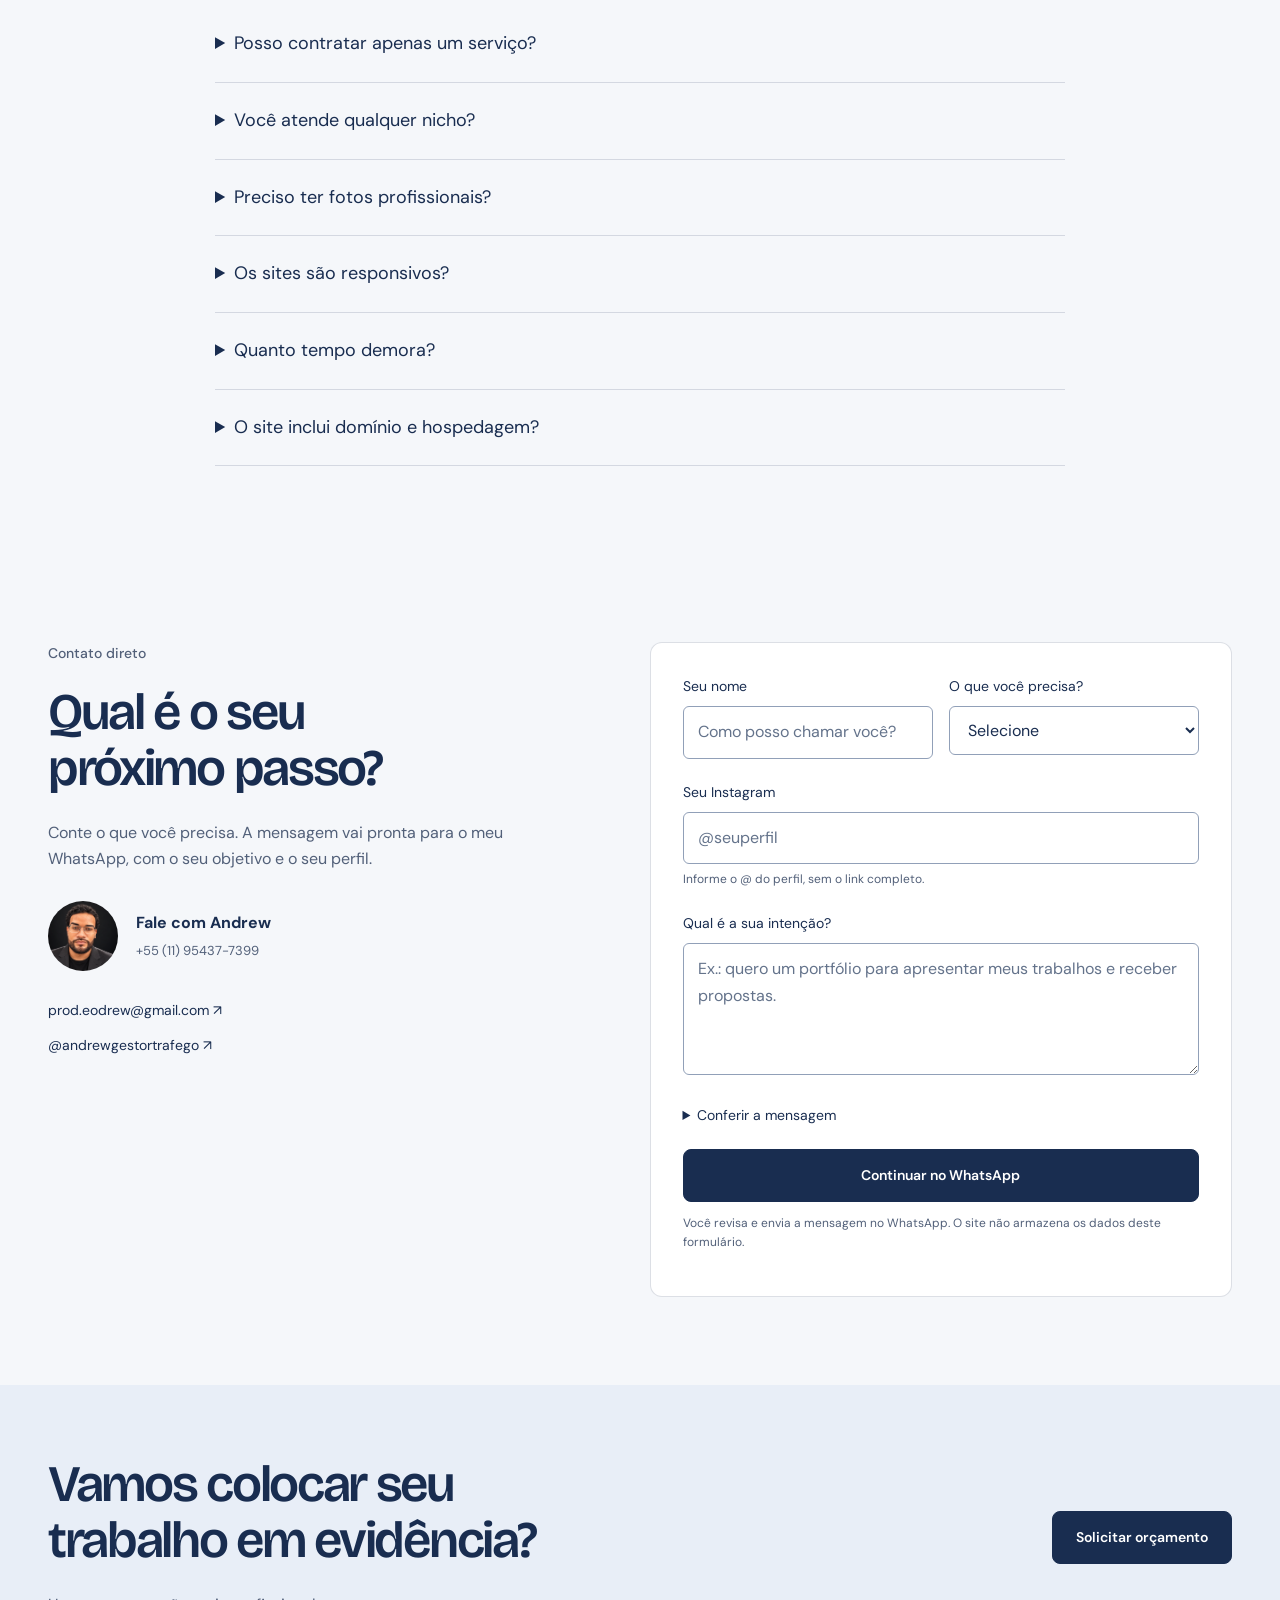
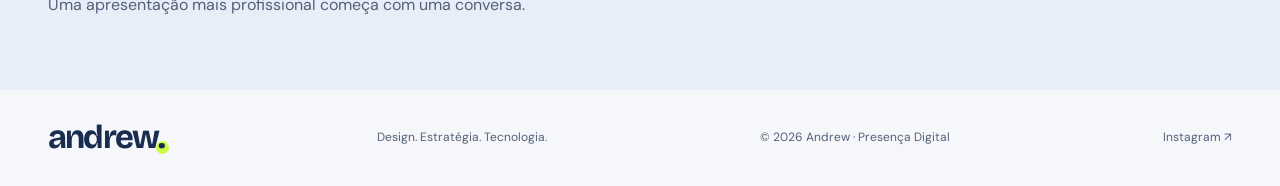
==== commit 6af22bdb: "Renova identidade visual e destaca projetos da Presença Digital" ====
--- a/projetos.html
+++ b/projetos.html
@@ -1 +1,10 @@
-<!doctype html><html lang="pt-BR"><head><meta charset="utf-8"><meta name="viewport" content="width=device-width,initial-scale=1"><meta name="description" content="Andrew une design, estratégia e tecnologia em sites, portfólios, identidade visual e presença digital para profissionais e pequenos negócios."><meta name="theme-color" content="#101112"><title>Projetos e contato | Andrew — Presença Digital</title><link rel="icon" href="data:image/svg+xml,%3Csvg xmlns='http://www.w3.org/2000/svg' viewBox='0 0 40 40'%3E%3Crect width='40' height='40' rx='8' fill='%230d0d0f'/%3E%3Cpath d='M9 30 20 8l11 22M14 23h12' fill='none' stroke='%23cefc42' stroke-width='3'/%3E%3C/svg%3E"><link rel="stylesheet" href="style.css"><link rel="stylesheet" href="repaginacao.css?v=20261019-capas"><script src="app.js?v=20261019" defer></script></head><body><a class="sr-only" href="#main">Pular para o conteúdo</a><header><div class="wrap"><a class="brand" href="index.html">andrew<span>.</span><small>Presença digital</small></a><button class="menu-toggle" aria-controls="nav" aria-expanded="false">Menu</button><nav id="nav" aria-label="Principal"><a href="index.html" >Home</a><a href="servicos.html" >Serviços</a><a href="projetos.html" aria-current="page">Projetos</a><a href="projetos.html#contato">Contato</a><a class="button" href="projetos.html#contato">Solicitar orçamento<span aria-hidden="true">↗</span></a></nav></div></header><main id="main"><div class="wrap"><section class="page-intro"><span class="eyebrow">Trabalhos selecionados</span><h1>O trabalho fala.<br><span style="color:var(--gold)">A apresentação também.</span></h1><p class="lead">Projetos reais. Diferentes negócios, uma mesma atenção à forma de se apresentar.</p></section><section class="pd-project-section" aria-label="Projetos por necessidade"><div class="pd-catalog"><div class="pd-filters" role="group" aria-label="Filtrar projetos por necessidade"><button type="button" data-filter="todos" aria-pressed="true">Todos</button><button type="button" data-filter="curriculo" aria-pressed="false">Currículo</button><button type="button" data-filter="portfolio" aria-pressed="false">Portfólio artístico</button><button type="button" data-filter="eventos" aria-pressed="false">Eventos</button><button type="button" data-filter="gastronomia" aria-pressed="false">Gastronomia</button><button type="button" data-filter="agenda" aria-pressed="false">Agendamento</button></div><p class="pd-count" aria-live="polite">6 projetos</p><div class="pd-project-grid"><article class="pd-project" data-photo="erika" data-category="eventos"><a class="pd-project-visual" href="http://erikabezerraeventos.com.br/" target="_blank" rel="noopener noreferrer" aria-label="Abrir site de Érika Bezerra Eventos em nova aba"><img src="assets/projeto-erika.webp" alt="Retrato de Érika Bezerra, usado em seu site de eventos" loading="lazy"></a><div class="pd-project-copy"><span class="pd-project-type">SERVIÇOS PARA EVENTOS</span><h3>Érika Bezerra Eventos</h3><p>Apresentar experiência e serviços, com portfólio e contato para eventos.</p><a class="text-link" href="http://erikabezerraeventos.com.br/" target="_blank" rel="noopener noreferrer">Abrir site <span aria-hidden="true">↗</span></a></div></article><article class="pd-project" data-photo="gustavo" data-category="curriculo"><a class="pd-project-visual" href="https://gustavoetelvino.lovable.app/" target="_blank" rel="noopener noreferrer" aria-label="Abrir site de Gustavo Etelvino em nova aba"><img src="assets/projeto-gustavo.webp" alt="Retrato profissional de Gustavo Etelvino" loading="lazy"></a><div class="pd-project-copy"><span class="pd-project-type">CURRÍCULO PROFISSIONAL</span><h3>Gustavo Etelvino</h3><p>Uma apresentação moderna da trajetória profissional, em formato de currículo digital.</p><a class="text-link" href="https://gustavoetelvino.lovable.app/" target="_blank" rel="noopener noreferrer">Abrir site <span aria-hidden="true">↗</span></a></div></article><article class="pd-project" data-photo="fabio" data-category="portfolio"><a class="pd-project-visual" href="https://presencadigital-lab.github.io/fabiosantos/" target="_blank" rel="noopener noreferrer" aria-label="Abrir site de Fábio Santos em nova aba"><img src="assets/projeto-fabio.webp" alt="Retrato em preto e branco de Fábio Santos" loading="lazy"></a><div class="pd-project-copy"><span class="pd-project-type">PORTFÓLIO ARTÍSTICO</span><h3>Fábio Santos</h3><p>Atuação, dança e criação reunidas para apresentar trabalhos e receber propostas.</p><a class="text-link" href="https://presencadigital-lab.github.io/fabiosantos/" target="_blank" rel="noopener noreferrer">Abrir site <span aria-hidden="true">↗</span></a></div></article><article class="pd-project" data-photo="samurai" data-category="portfolio"><a class="pd-project-visual" href="https://galpaodaevy.github.io/samurai-artesao/" target="_blank" rel="noopener noreferrer" aria-label="Abrir site de Samurai Artesão em nova aba"><img src="assets/projeto-samurai.webp" alt="Diorama Casa da Dona Cleide, obra do Samurai Artesão" loading="lazy"></a><div class="pd-project-copy"><span class="pd-project-type">ARTE E ENCOMENDAS</span><h3>Samurai Artesão</h3><p>Dioramas, histórias e detalhes de obras artesanais, com contato para encomendas.</p><a class="text-link" href="https://galpaodaevy.github.io/samurai-artesao/" target="_blank" rel="noopener noreferrer">Abrir site <span aria-hidden="true">↗</span></a></div></article><article class="pd-project" data-photo="andressa" data-category="gastronomia"><a class="pd-project-visual" href="https://galpaodaevy.github.io/andressamatos/" target="_blank" rel="noopener noreferrer" aria-label="Abrir site de Andressa Matos em nova aba"><img src="assets/projeto-andressa.webp" alt="Andressa Matos, chef garde-manger" loading="lazy"></a><div class="pd-project-copy"><span class="pd-project-type">GASTRONOMIA</span><h3>Andressa Matos</h3><p>Preparações, fotos e vídeos para apresentar o trabalho e conversar sobre eventos.</p><a class="text-link" href="https://galpaodaevy.github.io/andressamatos/" target="_blank" rel="noopener noreferrer">Abrir site <span aria-hidden="true">↗</span></a></div></article><article class="pd-project" data-photo="evy" data-category="agenda"><a class="pd-project-visual" href="https://galpaodaevy.github.io/evybraids/" target="_blank" rel="noopener noreferrer" aria-label="Abrir site de Evy Braids em nova aba"><img src="assets/projeto-evy.webp" alt="Evellyn Guimarães, a Evy, com suas tranças" loading="lazy"></a><div class="pd-project-copy"><span class="pd-project-type">PEDIDOS DE AGENDAMENTO</span><h3>Evy Braids</h3><p>Referências de tranças e preparação de pedidos. Agenda demonstrativa, com confirmação pela profissional.</p><a class="text-link" href="https://galpaodaevy.github.io/evybraids/" target="_blank" rel="noopener noreferrer">Abrir site <span aria-hidden="true">↗</span></a></div></article></div></div></section><details class="pd-archive"><summary>Portfólios em PDF e outros trabalhos ↗</summary><div class="project-grid"><article class="project"><a class="project-image new-cover" href="assets/fabio-portfolio.pdf" target="_blank" rel="noopener"><img src="assets/fabio-capa.png" alt="Capa do portfólio de Fábio Santos" loading="lazy"></a><p class="number">PORTFÓLIO ARTÍSTICO</p><h2>Fábio Santos</h2><p>Uma apresentação editorial que reúne atuação, dança, desenho e criação sonora.</p><a class="text-link" href="assets/fabio-portfolio.pdf" target="_blank" rel="noopener">Abrir portfólio completo ↗</a></article><article class="project"><a class="project-image new-cover" href="assets/erika-portfolio.pdf" target="_blank" rel="noopener"><img src="assets/erika-capa.png" alt="Capa do portfólio de Érika Bezerra" loading="lazy"></a><p class="number">PORTFÓLIO PROFISSIONAL / EVENTOS</p><h2>Érika Bezerra</h2><p>Serviços, trajetória e experiências em eventos em uma apresentação profissional.</p><a class="text-link" href="assets/erika-portfolio.pdf" target="_blank" rel="noopener">Abrir portfólio completo ↗</a></article><article class="project reveal"><div class="project-image"><img src="assets/andressa-cover.webp" alt="Apresentação visual de Andressa Matos" loading="lazy" width="1000" height="625"></div><p class="number">SITE + APRESENTAÇÃO PROFISSIONAL</p><h2>Andressa Matos</h2><p>Uma apresentação para mostrar a gastronomia, os serviços e o cuidado de Andressa em cada ocasião.</p><details><summary>Explorar projeto</summary><p class="eyebrow" style="margin-top:25px">Gastronomia para eventos</p><h3>Solução</h3><p>Conteúdo organizado por serviços, galeria gastronômica, apresentação da profissional e jornada de contato.</p><h3>Entregas</h3><ul><li>Apresentação em PDF de 7 páginas</li><li>Organização dos serviços e do conteúdo</li><li>Imagem de apresentação</li><li>Site de gastronomia</li></ul><div class="gallery"><a href="assets/portfolio-0.pdf" target="_blank" rel="noopener"><img style="width:100%" src="assets/andressa-page.webp" alt="Página do portfólio de Andressa Matos; abrir PDF completo" loading="lazy"></a><img src="assets/project-0.webp" alt="Retrato de apresentação de Andressa Matos" loading="lazy"></div><div class="actions"><a class="text-link" href="https://galpaodaevy.github.io/andressamatos/">Visitar site<span aria-hidden="true">↗</span></a><a class="text-link" href="assets/portfolio-0.pdf">Ver portfólio PDF<span aria-hidden="true">↗</span></a></div></details></article><article class="project reveal"><div class="project-image"><img src="assets/evy-cover.webp" alt="Apresentação visual de Evy Braids" loading="lazy" width="1000" height="625"></div><p class="number">SITE + PORTFÓLIO + IMAGENS COM IA</p><h2>Evy Braids</h2><p>Um portfólio visual para apresentar Evellyn, suas referências de tranças e as possibilidades de atendimento.</p><details><summary>Explorar projeto</summary><p class="eyebrow" style="margin-top:25px">Tranças, estilo e identidade</p><h3>Solução</h3><p>Composição editorial com cores marcantes, fotografias dos penteados e retratos criados com IA a partir de fotos de Evellyn.</p><h3>Entregas</h3><ul><li>Portfólio visual em PDF</li><li>Retratos e aprimoramento de imagens com IA</li><li>Organização das referências de penteados</li><li>Site da Evy Braids</li></ul><div class="gallery"><a href="assets/portfolio-1.pdf" target="_blank" rel="noopener"><img style="width:100%" src="assets/evy-page.webp" alt="Página do portfólio de Evy Braids; abrir PDF completo" loading="lazy"></a><img src="assets/project-1.webp" alt="Retrato de apresentação de Evy Braids" loading="lazy"></div><div class="actions"><a class="text-link" href="https://galpaodaevy.github.io/evybraids/">Visitar site<span aria-hidden="true">↗</span></a><a class="text-link" href="assets/portfolio-1.pdf">Ver portfólio PDF<span aria-hidden="true">↗</span></a></div></details></article><article class="project reveal"><div class="project-image"><img src="assets/gustavo-cover.webp" alt="Apresentação visual de Gustavo Etelvino" loading="lazy" width="1000" height="625"></div><p class="number">PORTFÓLIO PROFISSIONAL + SITE</p><h2>Gustavo Etelvino</h2><p>Uma apresentação da experiência profissional de Gustavo em processos, materiais e atendimento.</p><details><summary>Explorar projeto</summary><p class="eyebrow" style="margin-top:25px">Administração, logística e operações</p><h3>Solução</h3><p>Conteúdo distribuído em perfil, trajetória, competências, formação e contato, com uma linguagem visual sóbria.</p><h3>Entregas</h3><ul><li>Portfólio profissional em PDF de 9 páginas</li><li>Organização da trajetória e das competências</li><li>Retrato de apresentação</li><li>Site profissional</li></ul><div class="gallery"><a href="assets/portfolio-2.pdf" target="_blank" rel="noopener"><img style="width:100%" src="assets/gustavo-page.webp" alt="Página do portfólio de Gustavo Etelvino; abrir PDF completo" loading="lazy"></a><img src="assets/project-3.webp" alt="Retrato de apresentação de Gustavo Etelvino" loading="lazy"></div><div class="actions"><a class="text-link" href="https://gustavoetelvino.lovable.app/">Visitar site<span aria-hidden="true">↗</span></a><a class="text-link" href="assets/portfolio-2.pdf">Ver portfólio PDF<span aria-hidden="true">↗</span></a></div></details></article><article class="project reveal"><div class="project-image"><img src="assets/project-2.webp" alt="Apresentação visual de Galpão da Evy" loading="lazy" width="1000" height="625"></div><p class="number">SITE + IMAGEM DE APRESENTAÇÃO</p><h2>Galpão da Evy</h2><p>Apresentação digital do Galpão da Evy, com foco na seleção de iPhones.</p><details><summary>Explorar projeto</summary><p class="eyebrow" style="margin-top:25px">Seleção de iPhones</p><h3>Solução</h3><p>Imagem da representante como elemento de identificação do negócio. O site pode ser acessado no link abaixo.</p><h3>Entregas</h3><ul><li>Site do Galpão da Evy</li><li>Imagem de apresentação da marca</li></ul><div class="actions"><a class="text-link" href="https://druzinho.github.io/galpaodaevywpp/">Visitar site<span aria-hidden="true">↗</span></a></div></details></article></div></details><section class="content"><div class="about-mini"><div class="reveal"><span class="eyebrow">Sobre Andrew</span><h2>Presença digital<br><em>não é só aparência.</em></h2></div><div class="reveal"><p class="lead">A forma como um profissional ou negócio se apresenta influencia a percepção de valor, confiança e profissionalismo.</p><p>Meu trabalho é organizar diferentes elementos da presença digital para criar uma apresentação mais clara, consistente e comercial.</p><a class="text-link" href="projetos.html#contato">Solicitar orçamento<span aria-hidden="true">↗</span></a></div></div></section><section class="content faq"><span class="eyebrow">Antes de começar</span><h2>Vamos esclarecer.</h2><details><summary>Posso contratar apenas um serviço?</summary><p>Sim. Os serviços podem ser contratados individualmente ou combinados em um projeto maior.</p></details><details><summary>Você atende qualquer nicho?</summary><p>O foco são profissionais autônomos, prestadores de serviço e pequenos negócios.</p></details><details><summary>Preciso ter fotos profissionais?</summary><p>Não necessariamente. Dependendo do projeto, podem ser desenvolvidas imagens profissionais com inteligência artificial.</p></details><details><summary>Os sites são responsivos?</summary><p>Sim. Os sites são preparados para desktop, tablet e celular.</p></details><details><summary>Quanto tempo demora?</summary><p>O prazo depende da complexidade e do escopo. Ele é definido na proposta.</p></details><details><summary>O site inclui domínio e hospedagem?</summary><p>Domínio e hospedagem são definidos separadamente conforme a necessidade do projeto.</p></details></section><section class="content contact-block pd-contact" id="contato"><div><span class="eyebrow">CONTATO DIRETO</span><h2>Qual é o seu<br><em>próximo passo?</em></h2><p>Conte o que você precisa. A mensagem vai pronta para o meu WhatsApp, com o seu objetivo e o seu perfil.</p><div class="pd-contact-person"><img src="assets/executivo-contato.webp" alt="Andrew, seu contato na Presença Digital" width="1254" height="1254" loading="lazy"><div><strong>Fale com Andrew</strong><span>+55 (11) 95437-7399</span></div></div><div class="pd-other-contacts"><a href="mailto:prod.eodrew@gmail.com">prod.eodrew@gmail.com ↗</a><a href="https://www.instagram.com/andrewgestortrafego/" target="_blank" rel="noopener noreferrer">@andrewgestortrafego ↗</a></div></div><form id="pd-contact-form"><div class="pd-form-grid"><label>Seu nome<input name="nome" autocomplete="name" required maxlength="80" placeholder="Como posso chamar você?"></label><label>O que você precisa?<select name="servico" required><option value="">Selecione</option><option>Site</option><option>Portfólio</option><option>Instagram</option><option>Portfólio + site + Instagram</option><option>Edição de até 10 fotos</option></select></label><label class="pd-full">Seu Instagram<input name="instagram" autocomplete="off" autocapitalize="none" spellcheck="false" required maxlength="31" pattern="@?[A-Za-z0-9_][A-Za-z0-9_.]{0,29}" placeholder="@seuperfil" aria-describedby="pd-instagram-help"><small id="pd-instagram-help">Informe o @ do perfil, sem o link completo.</small></label><label class="pd-full">Qual é a sua intenção?<textarea name="intencao" rows="4" required maxlength="600" placeholder="Ex.: quero um portfólio para apresentar meus trabalhos e receber propostas."></textarea></label></div><details class="pd-message"><summary>Conferir a mensagem</summary><pre id="pd-message-preview"></pre></details><a class="button" id="pd-whatsapp-link" href="https://wa.me/5511954377399" target="_blank" rel="noopener noreferrer">Continuar no WhatsApp ↗</a><p class="pd-form-note">Você revisa e envia a mensagem no WhatsApp. O site não armazena os dados deste formulário.</p><noscript><p>Ative o JavaScript para preparar a mensagem com seus dados.</p></noscript></form></section></div><section class="contact-banner"><div class="wrap reveal"><div><span class="eyebrow">O próximo passo é seu</span><h2>Seu trabalho já tem valor.<br><em>Vamos mostrar isso?</em></h2><p>Uma apresentação mais profissional começa com uma conversa.</p></div><a class="button" href="projetos.html#contato">Solicitar orçamento<span aria-hidden="true">↗</span></a></div></section></main><footer><div class="wrap"><a class="brand" href="index.html">andrew<span>.</span></a><span>Design. Estratégia. Tecnologia.</span><span>© 2026 Andrew · Presença Digital</span><a href="https://www.instagram.com/andrewgestortrafego/" target="_blank" rel="noopener">Instagram ↗</a></div></footer></body></html>
+<!doctype html><html lang="pt-BR"><head><meta charset="utf-8"><meta name="viewport" content="width=device-width,initial-scale=1"><meta name="description" content="Andrew une design, estratégia e tecnologia em sites, portfólios, identidade visual e presença digital para profissionais e pequenos negócios."><meta name="theme-color" content="#f5f7fa"><title>Projetos e contato | Andrew — Presença Digital</title><link rel="icon" href="data:image/svg+xml,%3Csvg xmlns='http://www.w3.org/2000/svg' viewBox='0 0 40 40'%3E%3Crect width='40' height='40' rx='8' fill='%230d0d0f'/%3E%3Cpath d='M9 30 20 8l11 22M14 23h12' fill='none' stroke='%23cefc42' stroke-width='3'/%3E%3C/svg%3E"><link rel="stylesheet" href="studio.css?v=20261023"><script src="app.js?v=20261023" defer></script></head><body><a class="sr-only" href="#main">Pular para o conteúdo</a>
+<header><div class="wrap"><a class="brand" href="index.html">andrew<span>.</span><small>Presença digital</small></a><button type="button" class="menu-toggle" aria-controls="nav" aria-expanded="false">Menu</button><nav id="nav" aria-label="Principal"><a href="index.html" >Início</a><a href="servicos.html" >Serviços</a><a href="projetos.html" aria-current="page">Projetos</a><a href="projetos.html#contato">Contato</a><a class="button" href="projetos.html#contato">Solicitar orçamento</a></nav></div></header>
+<main id="main"><div class="wrap">
+<section class="page-intro"><span class="eyebrow">Trabalhos selecionados</span><h1>O trabalho fala.<br><span style="color:var(--gold)">A apresentação também.</span></h1><p class="lead">Projetos reais. Diferentes negócios, uma mesma atenção à forma de se apresentar.</p></section>
+<section class="pd-project-section" aria-label="Projetos por necessidade"><div class="pd-catalog"><div class="pd-filters" role="group" aria-label="Filtrar projetos por necessidade"><button type="button" data-filter="todos" aria-pressed="true">Todos</button><button type="button" data-filter="curriculo" aria-pressed="false">Currículo</button><button type="button" data-filter="portfolio" aria-pressed="false">Portfólio artístico</button><button type="button" data-filter="eventos" aria-pressed="false">Eventos</button><button type="button" data-filter="gastronomia" aria-pressed="false">Gastronomia</button><button type="button" data-filter="agenda" aria-pressed="false">Agendamento</button></div><p class="pd-count" aria-live="polite">6 projetos</p><div class="pd-project-grid"><article class="pd-project" data-photo="erika" data-category="eventos"><a class="pd-project-visual" href="http://erikabezerraeventos.com.br/" target="_blank" rel="noopener noreferrer" aria-label="Abrir site de Érika Bezerra Eventos em nova aba"><img src="assets/projeto-erika.webp" alt="Retrato de Érika Bezerra, usado em seu site de eventos" loading="lazy"></a><div class="pd-project-copy"><span class="pd-project-type">Serviços para eventos</span><h3>Érika Bezerra Eventos</h3><p>Apresentar experiência e serviços, com portfólio e contato para eventos.</p><a class="text-link" href="http://erikabezerraeventos.com.br/" target="_blank" rel="noopener noreferrer">Abrir site <span aria-hidden="true">↗</span></a></div></article><article class="pd-project" data-photo="gustavo" data-category="curriculo"><a class="pd-project-visual" href="https://gustavoetelvino.lovable.app/" target="_blank" rel="noopener noreferrer" aria-label="Abrir site de Gustavo Etelvino em nova aba"><img src="assets/projeto-gustavo.webp" alt="Retrato profissional de Gustavo Etelvino" loading="lazy"></a><div class="pd-project-copy"><span class="pd-project-type">Currículo profissional</span><h3>Gustavo Etelvino</h3><p>Uma apresentação moderna da trajetória profissional, em formato de currículo digital.</p><a class="text-link" href="https://gustavoetelvino.lovable.app/" target="_blank" rel="noopener noreferrer">Abrir site <span aria-hidden="true">↗</span></a></div></article><article class="pd-project" data-photo="fabio" data-category="portfolio"><a class="pd-project-visual" href="https://presencadigital-lab.github.io/fabiosantos/" target="_blank" rel="noopener noreferrer" aria-label="Abrir site de Fábio Santos em nova aba"><img src="assets/projeto-fabio.webp" alt="Retrato em preto e branco de Fábio Santos" loading="lazy"></a><div class="pd-project-copy"><span class="pd-project-type">Portfólio artístico</span><h3>Fábio Santos</h3><p>Atuação, dança e criação reunidas para apresentar trabalhos e receber propostas.</p><a class="text-link" href="https://presencadigital-lab.github.io/fabiosantos/" target="_blank" rel="noopener noreferrer">Abrir site <span aria-hidden="true">↗</span></a></div></article><article class="pd-project" data-photo="samurai" data-category="portfolio"><a class="pd-project-visual" href="https://galpaodaevy.github.io/samurai-artesao/" target="_blank" rel="noopener noreferrer" aria-label="Abrir site de Samurai Artesão em nova aba"><img src="assets/projeto-samurai.webp" alt="Diorama Casa da Dona Cleide, obra do Samurai Artesão" loading="lazy"></a><div class="pd-project-copy"><span class="pd-project-type">Arte e encomendas</span><h3>Samurai Artesão</h3><p>Dioramas, histórias e detalhes de obras artesanais, com contato para encomendas.</p><a class="text-link" href="https://galpaodaevy.github.io/samurai-artesao/" target="_blank" rel="noopener noreferrer">Abrir site <span aria-hidden="true">↗</span></a></div></article><article class="pd-project" data-photo="andressa" data-category="gastronomia"><a class="pd-project-visual" href="https://galpaodaevy.github.io/andressamatos/" target="_blank" rel="noopener noreferrer" aria-label="Abrir site de Andressa Matos em nova aba"><img src="assets/projeto-andressa.webp" alt="Andressa Matos, chef garde-manger" loading="lazy"></a><div class="pd-project-copy"><span class="pd-project-type">Gastronomia</span><h3>Andressa Matos</h3><p>Preparações, fotos e vídeos para apresentar o trabalho e conversar sobre eventos.</p><a class="text-link" href="https://galpaodaevy.github.io/andressamatos/" target="_blank" rel="noopener noreferrer">Abrir site <span aria-hidden="true">↗</span></a></div></article><article class="pd-project" data-photo="evy" data-category="agenda"><a class="pd-project-visual" href="https://galpaodaevy.github.io/evybraids/" target="_blank" rel="noopener noreferrer" aria-label="Abrir site de Evy Braids em nova aba"><img src="assets/projeto-evy.webp" alt="Evellyn Guimarães, a Evy, com suas tranças" loading="lazy"></a><div class="pd-project-copy"><span class="pd-project-type">Pedidos de agendamento</span><h3>Evy Braids</h3><p>Referências de tranças e preparação de pedidos. Agenda demonstrativa, com confirmação pela profissional.</p><a class="text-link" href="https://galpaodaevy.github.io/evybraids/" target="_blank" rel="noopener noreferrer">Abrir site <span aria-hidden="true">↗</span></a></div></article></div></div></section><details class="pd-archive"><summary>Portfólios em PDF e outros trabalhos ↗</summary><div class="project-grid"><article class="project"><a class="project-image new-cover" href="assets/fabio-portfolio.pdf" target="_blank" rel="noopener"><img src="assets/fabio-capa.png" alt="Capa do portfólio de Fábio Santos" loading="lazy"></a><p class="number">PORTFÓLIO ARTÍSTICO</p><h2>Fábio Santos</h2><p>Uma apresentação editorial que reúne atuação, dança, desenho e criação sonora.</p><a class="text-link" href="assets/fabio-portfolio.pdf" target="_blank" rel="noopener">Abrir portfólio completo ↗</a></article><article class="project"><a class="project-image new-cover" href="assets/erika-portfolio.pdf" target="_blank" rel="noopener"><img src="assets/erika-capa.png" alt="Capa do portfólio de Érika Bezerra" loading="lazy"></a><p class="number">PORTFÓLIO PROFISSIONAL / EVENTOS</p><h2>Érika Bezerra</h2><p>Serviços, trajetória e experiências em eventos em uma apresentação profissional.</p><a class="text-link" href="assets/erika-portfolio.pdf" target="_blank" rel="noopener">Abrir portfólio completo ↗</a></article><article class="project reveal"><div class="project-image"><img src="assets/andressa-cover.webp" alt="Apresentação visual de Andressa Matos" loading="lazy" width="1000" height="625"></div><p class="number">SITE + APRESENTAÇÃO PROFISSIONAL</p><h2>Andressa Matos</h2><p>Uma apresentação para mostrar a gastronomia, os serviços e o cuidado de Andressa em cada ocasião.</p><details><summary>Explorar projeto</summary><p class="eyebrow" style="margin-top:25px">Gastronomia para eventos</p><h3>Solução</h3><p>Conteúdo organizado por serviços, galeria gastronômica, apresentação da profissional e jornada de contato.</p><h3>Entregas</h3><ul><li>Apresentação em PDF de 7 páginas</li><li>Organização dos serviços e do conteúdo</li><li>Imagem de apresentação</li><li>Site de gastronomia</li></ul><div class="gallery"><a href="assets/portfolio-0.pdf" target="_blank" rel="noopener"><img style="width:100%" src="assets/andressa-page.webp" alt="Página do portfólio de Andressa Matos; abrir PDF completo" loading="lazy"></a><img src="assets/project-0.webp" alt="Retrato de apresentação de Andressa Matos" loading="lazy"></div><div class="actions"><a class="text-link" href="https://galpaodaevy.github.io/andressamatos/">Visitar site<span aria-hidden="true">↗</span></a><a class="text-link" href="assets/portfolio-0.pdf">Ver portfólio PDF<span aria-hidden="true">↗</span></a></div></details></article><article class="project reveal"><div class="project-image"><img src="assets/evy-cover.webp" alt="Apresentação visual de Evy Braids" loading="lazy" width="1000" height="625"></div><p class="number">SITE + PORTFÓLIO + IMAGENS COM IA</p><h2>Evy Braids</h2><p>Um portfólio visual para apresentar Evellyn, suas referências de tranças e as possibilidades de atendimento.</p><details><summary>Explorar projeto</summary><p class="eyebrow" style="margin-top:25px">Tranças, estilo e identidade</p><h3>Solução</h3><p>Composição editorial com cores marcantes, fotografias dos penteados e retratos criados com IA a partir de fotos de Evellyn.</p><h3>Entregas</h3><ul><li>Portfólio visual em PDF</li><li>Retratos e aprimoramento de imagens com IA</li><li>Organização das referências de penteados</li><li>Site da Evy Braids</li></ul><div class="gallery"><a href="assets/portfolio-1.pdf" target="_blank" rel="noopener"><img style="width:100%" src="assets/evy-page.webp" alt="Página do portfólio de Evy Braids; abrir PDF completo" loading="lazy"></a><img src="assets/project-1.webp" alt="Retrato de apresentação de Evy Braids" loading="lazy"></div><div class="actions"><a class="text-link" href="https://galpaodaevy.github.io/evybraids/">Visitar site<span aria-hidden="true">↗</span></a><a class="text-link" href="assets/portfolio-1.pdf">Ver portfólio PDF<span aria-hidden="true">↗</span></a></div></details></article><article class="project reveal"><div class="project-image"><img src="assets/gustavo-cover.webp" alt="Apresentação visual de Gustavo Etelvino" loading="lazy" width="1000" height="625"></div><p class="number">PORTFÓLIO PROFISSIONAL + SITE</p><h2>Gustavo Etelvino</h2><p>Uma apresentação da experiência profissional de Gustavo em processos, materiais e atendimento.</p><details><summary>Explorar projeto</summary><p class="eyebrow" style="margin-top:25px">Administração, logística e operações</p><h3>Solução</h3><p>Conteúdo distribuído em perfil, trajetória, competências, formação e contato, com uma linguagem visual sóbria.</p><h3>Entregas</h3><ul><li>Portfólio profissional em PDF de 9 páginas</li><li>Organização da trajetória e das competências</li><li>Retrato de apresentação</li><li>Site profissional</li></ul><div class="gallery"><a href="assets/portfolio-2.pdf" target="_blank" rel="noopener"><img style="width:100%" src="assets/gustavo-page.webp" alt="Página do portfólio de Gustavo Etelvino; abrir PDF completo" loading="lazy"></a><img src="assets/project-3.webp" alt="Retrato de apresentação de Gustavo Etelvino" loading="lazy"></div><div class="actions"><a class="text-link" href="https://gustavoetelvino.lovable.app/">Visitar site<span aria-hidden="true">↗</span></a><a class="text-link" href="assets/portfolio-2.pdf">Ver portfólio PDF<span aria-hidden="true">↗</span></a></div></details></article><article class="project reveal"><div class="project-image"><img src="assets/project-2.webp" alt="Apresentação visual de Galpão da Evy" loading="lazy" width="1000" height="625"></div><p class="number">SITE + IMAGEM DE APRESENTAÇÃO</p><h2>Galpão da Evy</h2><p>Apresentação digital do Galpão da Evy, com foco na seleção de iPhones.</p><details><summary>Explorar projeto</summary><p class="eyebrow" style="margin-top:25px">Seleção de iPhones</p><h3>Solução</h3><p>Imagem da representante como elemento de identificação do negócio. O site pode ser acessado no link abaixo.</p><h3>Entregas</h3><ul><li>Site do Galpão da Evy</li><li>Imagem de apresentação da marca</li></ul><div class="actions"><a class="text-link" href="https://druzinho.github.io/galpaodaevywpp/">Visitar site<span aria-hidden="true">↗</span></a></div></details></article></div></details>
+<section class="content"><div class="about-mini"><div class="reveal"><span class="eyebrow">Sobre andrew</span><h2>Presença digital<br><em>não é só aparência.</em></h2></div><div class="reveal"><p class="lead">A forma como um profissional ou negócio se apresenta influencia a percepção de valor, confiança e profissionalismo.</p><p>Meu trabalho é organizar diferentes elementos da presença digital para criar uma apresentação mais clara, consistente e comercial.</p><a class="text-link" href="projetos.html#contato">Solicitar orçamento</a></div></div></section>
+<section class="content faq"><span class="eyebrow">Antes de começar</span><h2>Vamos esclarecer.</h2><details><summary>Posso contratar apenas um serviço?</summary><p>Sim. Os serviços podem ser contratados individualmente ou combinados em um projeto maior.</p></details><details><summary>Você atende qualquer nicho?</summary><p>O foco são profissionais autônomos, prestadores de serviço e pequenos negócios.</p></details><details><summary>Preciso ter fotos profissionais?</summary><p>Não necessariamente. Dependendo do projeto, podem ser desenvolvidas imagens profissionais com inteligência artificial.</p></details><details><summary>Os sites são responsivos?</summary><p>Sim. Os sites são preparados para desktop, tablet e celular.</p></details><details><summary>Quanto tempo demora?</summary><p>O prazo depende da complexidade e do escopo. Ele é definido na proposta.</p></details><details><summary>O site inclui domínio e hospedagem?</summary><p>Domínio e hospedagem são definidos separadamente conforme a necessidade do projeto.</p></details></section>
+<section class="content contact-block pd-contact" id="contato"><div><span class="eyebrow">Contato direto</span><h2>Qual é o seu<br><em>próximo passo?</em></h2><p>Conte o que você precisa. A mensagem vai pronta para o meu WhatsApp, com o seu objetivo e o seu perfil.</p><div class="pd-contact-person"><img src="assets/executivo-contato.webp" alt="Andrew, seu contato na Presença Digital" width="1254" height="1254" loading="lazy"><div><strong>Fale com Andrew</strong><span>+55 (11) 95437-7399</span></div></div><div class="pd-other-contacts"><a href="mailto:prod.eodrew@gmail.com">prod.eodrew@gmail.com ↗</a><a href="https://www.instagram.com/andrewgestortrafego/" target="_blank" rel="noopener noreferrer">@andrewgestortrafego ↗</a></div></div><form id="pd-contact-form"><div class="pd-form-grid"><label>Seu nome<input name="nome" autocomplete="name" required maxlength="80" placeholder="Como posso chamar você?"></label><label>O que você precisa?<select name="servico" required><option value="">Selecione</option><option>Site</option><option>Portfólio</option><option>Instagram</option><option>Portfólio + site + Instagram</option><option>Edição de até 10 fotos</option></select></label><label class="pd-full">Seu Instagram<input name="instagram" autocomplete="off" autocapitalize="none" spellcheck="false" required maxlength="31" pattern="@?[A-Za-z0-9_][A-Za-z0-9_.]{0,29}" placeholder="@seuperfil" aria-describedby="pd-instagram-help"><small id="pd-instagram-help">Informe o @ do perfil, sem o link completo.</small></label><label class="pd-full">Qual é a sua intenção?<textarea name="intencao" rows="4" required maxlength="600" placeholder="Ex.: quero um portfólio para apresentar meus trabalhos e receber propostas."></textarea></label></div><details class="pd-message"><summary>Conferir a mensagem</summary><pre id="pd-message-preview"></pre></details><a class="button" id="pd-whatsapp-link" href="https://wa.me/5511954377399" target="_blank" rel="noopener noreferrer">Continuar no WhatsApp</a><p class="pd-form-note">Você revisa e envia a mensagem no WhatsApp. O site não armazena os dados deste formulário.</p><noscript><p>Ative o JavaScript para preparar a mensagem com seus dados.</p></noscript></form></section></div>
+<section class="contact-banner"><div class="wrap reveal"><div><h2>Vamos colocar seu<br>trabalho em evidência?</h2><p>Uma apresentação mais profissional começa com uma conversa.</p></div><a class="button" href="projetos.html#contato">Solicitar orçamento</a></div></section></main>
+<footer><div class="wrap"><a class="brand" href="index.html">andrew<span>.</span></a><span>Design. Estratégia. Tecnologia.</span><span>© 2026 Andrew · Presença Digital</span><a href="https://www.instagram.com/andrewgestortrafego/" target="_blank" rel="noopener">Instagram ↗</a></div></footer></body></html>
--- a/studio.css
+++ b/studio.css
@@ -0,0 +1,16 @@
+@import url('https://fonts.googleapis.com/css2?family=Bricolage+Grotesque:opsz,wght@12..96,500;12..96,600;12..96,700&family=DM+Sans:wght@400;500;600;700&display=swap');
+:root{--bg:#f5f7fa;--panel:#e8eef7;--ink:#192d50;--muted:#526079;--gold:#192d50;--accent:#cefc42;--line:#192d5026;--display:'Bricolage Grotesque',Arial,sans-serif;color-scheme:light}
+*{box-sizing:border-box}html{scroll-behavior:smooth;scroll-padding-top:112px}body{margin:0;background:var(--bg);color:var(--ink);font:16px/1.65 'DM Sans',sans-serif}a{color:inherit;text-decoration:none}button,input,select,textarea{font:inherit}button,summary{cursor:pointer}img{max-width:100%;display:block}a,button,summary{-webkit-tap-highlight-color:transparent}a:focus-visible,button:focus-visible,summary:focus-visible,input:focus-visible,select:focus-visible,textarea:focus-visible{outline:3px solid #4167b2;outline-offset:5px}::selection{background:var(--accent);color:var(--ink)}[hidden]{display:none!important}.wrap{width:min(1240px,calc(100% - 96px));margin-inline:auto}p,li{color:var(--muted)}p{max-width:65ch}h1,h2,h3{font-family:var(--display);font-weight:600;line-height:1.08;letter-spacing:-.045em;text-wrap:balance}h2{font-size:clamp(34px,4vw,56px);margin:0 0 24px}h3{font-size:27px;letter-spacing:-.03em}h2 em,h1 em{font:inherit;color:inherit}a,button{touch-action:manipulation}.lead{font-size:19px;line-height:1.65;max-width:48ch}.eyebrow{display:block;font-size:14px;font-weight:500;color:var(--muted);margin-bottom:20px}.number{font-size:14px;color:var(--muted)}
+header{height:88px;background:var(--bg);border-bottom:1px solid var(--line);position:sticky;top:0;z-index:20}header .wrap{height:100%;display:flex;align-items:center;justify-content:space-between;gap:32px}.brand{font:700 33px/.95 var(--display);letter-spacing:-1.8px;display:inline-block}.brand>span{color:var(--ink);display:inline-block;position:relative;z-index:0}.brand>span:before{content:'';position:absolute;background:var(--accent);width:13px;height:13px;bottom:0;left:-2px;border-radius:50%;z-index:-1}.brand small{font:400 12px/1.3 'DM Sans',sans-serif;letter-spacing:.02em;display:block;margin-top:9px}nav{display:flex;align-items:center;gap:29px;font-size:14px}nav>a:not(.button){padding:12px 0}nav>a[aria-current]{text-decoration:underline;text-decoration-thickness:2px;text-underline-offset:7px}nav>a:hover{color:#365c9f}.menu-toggle{display:none;border:1px solid var(--line);padding:9px 15px;border-radius:8px;background:transparent;color:var(--ink)}.button{display:inline-flex;align-items:center;justify-content:center;gap:24px;min-height:50px;padding:14px 23px;border-radius:8px;background:var(--ink);border:1px solid var(--ink);color:white;font-size:14px;font-weight:600;transition:background .18s}.button:hover{background:#304e7d}.button.primary{background:var(--accent);border-color:var(--accent);color:var(--ink)}.button.primary:hover{background:#bde938}.text-link{display:inline-flex;align-items:center;gap:16px;border-bottom:1px solid currentColor;padding:8px 0;font-size:14px;font-weight:500}.text-link:hover{color:#365c9f}.actions{display:flex;gap:28px;align-items:center;flex-wrap:wrap;margin-top:30px}.sr-only{position:absolute;width:1px;height:1px;overflow:hidden;clip:rect(0,0,0,0)}.sr-only:focus{position:fixed;top:10px;left:10px;clip:auto;width:auto;height:auto;padding:12px 20px;background:white;z-index:100}
+/* Texto e fotografia têm áreas próprias para preservar a leitura. */
+.studio-hero{padding:64px 0 56px}.studio-hero-grid{display:grid;grid-template-columns:1.22fr .78fr;gap:60px;align-items:center}.studio-hero .eyebrow{display:flex;align-items:center;gap:10px}.studio-hero .eyebrow:before{content:'';width:9px;height:9px;background:var(--ink);border:3px solid var(--accent);border-radius:50%;box-sizing:content-box}.studio-hero h1{margin:0 0 26px;font-size:clamp(55px,6.6vw,94px);line-height:1.02;max-width:10ch}.studio-hero .lead{max-width:43ch;font-size:18px}.hero-portrait{margin:0;position:relative;padding:0 0 0 20px}.hero-portrait img{width:100%;height:480px;object-fit:cover;object-position:center 25%;border-radius:110px 12px 12px 12px}.hero-portrait figcaption{display:flex;justify-content:space-between;gap:20px;padding-top:15px;font-size:12px;line-height:1.5}.hero-portrait figcaption strong{font-weight:600;font-size:14px}.hero-portrait figcaption span{color:var(--muted);max-width:22ch}.hero-bottom{display:flex;justify-content:space-between;gap:24px;margin-top:54px;padding-top:22px;border-top:1px solid var(--line);font-size:13px;color:var(--muted)}.hero-bottom p{margin:0}.hero-bottom a{font-weight:500;color:var(--ink)}
+section.content{padding:88px 0}.section-top{display:flex;justify-content:space-between;align-items:flex-end;gap:40px;margin-bottom:38px}.section-top h2{margin-bottom:0;max-width:780px}.section-top>p{max-width:31ch;margin:0}.section-top>.text-link{flex-shrink:0}.work-selection{background:#fff}.pd-filters{display:flex;flex-wrap:wrap;gap:8px}.pd-filters button{background:transparent;border:1px solid var(--line);color:var(--muted);border-radius:24px;padding:10px 18px;min-height:44px;font-size:14px}.pd-filters button[aria-pressed=true]{background:var(--ink);color:white;border-color:var(--ink)}.pd-filters button:hover{border-color:var(--ink)}.pd-count{font-size:13px;margin:22px 0}.pd-project-grid{display:grid;grid-template-columns:repeat(2,minmax(0,1fr));gap:44px 30px}.pd-project{min-width:0}.pd-project-visual{display:block;background:var(--panel);aspect-ratio:1.5;overflow:hidden;border-radius:12px}.pd-project-visual img{width:100%;height:100%;object-fit:cover;object-position:center;transition:transform .3s}.pd-project-visual:hover img{transform:scale(1.025)}.pd-project[data-photo=erika] img{object-position:50% 34%}.pd-project[data-photo=gustavo] img{object-position:50% 25%}.pd-project[data-photo=fabio] img{object-position:50% 45%}.pd-project[data-photo=andressa] img{object-position:50% 25%}.pd-project[data-photo=evy] img{object-position:50% 22%}.pd-project-copy{padding:20px 0 0}.pd-project-type{font-size:12px;color:var(--muted)}.pd-project h3{margin:8px 0 12px}.pd-project-copy p{max-width:46ch;font-size:15px;margin:0 0 12px}.pd-project .text-link{font-size:13px}.pd-more{margin-top:40px}.pd-project-section{padding-bottom:56px}.pd-archive{border-block:1px solid var(--line);padding:24px 0}.pd-archive>summary{font-size:18px;font-weight:500}.pd-archive>.project-grid{padding-top:40px}
+.problem{display:grid;grid-template-columns:1.1fr 1fr;gap:90px;align-items:center}.problem-list{display:grid;grid-template-columns:1fr 1fr;gap:0 24px}.problem-list p{border-bottom:1px solid var(--line);padding:18px 0;margin:0;font-size:14px}.problem-list span{margin-right:8px;color:var(--ink)}#solucoes{padding-top:0}.solutions{display:grid;grid-template-columns:repeat(3,minmax(0,1fr));gap:0 40px;border-top:1px solid var(--line)}.solution{padding:28px 0;border-bottom:1px solid var(--line)}.solution>.number{display:none}.solution h3{margin:0 0 16px;font-size:25px}.solution p{font-size:15px;max-width:34ch}.solution .text-link{font-size:13px}
+.band{background:var(--ink);color:#fff}.band .eyebrow,.band p{color:#c6d2e4}.packages{display:grid;grid-template-columns:repeat(4,minmax(0,1fr));gap:0;border-block:1px solid #ffffff36}.package{padding:28px 24px 30px;border-right:1px solid #ffffff36;display:flex;flex-direction:column;align-items:flex-start;min-width:0}.package:first-child{padding-left:0}.package:last-child{border-right:0}.package .number{display:none}.package h3{font-size:23px;min-height:50px;margin:0 0 24px}.price{font:500 46px/1.1 var(--display);letter-spacing:-2px;white-space:nowrap}.package p{font-size:14px;margin-bottom:24px}.package .button{margin-top:auto;border-color:#ffffff70;background:transparent;gap:10px;font-size:13px;padding:12px 16px;min-height:46px}.package .button:hover{background:#ffffff18}.package:last-child .button{background:var(--accent);border-color:var(--accent);color:var(--ink)}.band>.wrap>p{font-size:13px;margin:22px 0 0}.steps{display:grid;grid-template-columns:repeat(4,minmax(0,1fr));gap:30px}.steps article{border-top:1px solid var(--line);padding-top:24px}.steps .number{display:inline-flex;width:34px;height:34px;align-items:center;justify-content:center;border-radius:50%;background:var(--panel);color:var(--ink)}.steps h3{font-size:23px;margin:20px 0 14px}.steps p{font-size:15px}.about-mini{display:grid;grid-template-columns:.85fr 1fr;gap:90px;align-items:center}.about-mini>img{width:100%;height:auto;max-height:560px;aspect-ratio:4/5;object-fit:cover;border-radius:12px}.pd-photo-note{font-size:12px;color:var(--muted)}.contact-banner{padding:72px 0;background:var(--panel)}.contact-banner .wrap{display:flex;justify-content:space-between;align-items:center;gap:40px}.contact-banner h2{max-width:800px}.contact-banner p{margin-bottom:0}.contact-banner .button{flex-shrink:0}footer{padding:32px 0;background:var(--bg)}footer .wrap{display:flex;justify-content:space-between;gap:24px;align-items:center;font-size:12px;color:var(--muted)}footer .brand{color:var(--ink)}
+.page-intro{padding:75px 0 56px}.page-intro h1{max-width:1000px;margin:0 0 26px;font-size:clamp(48px,6vw,82px)}.page-intro h1 span,.page-intro h1 em{color:inherit!important}.pd-service-photo{margin:0 0 64px;display:grid;grid-template-columns:1fr 1fr;background:var(--panel);border-radius:12px;overflow:hidden}.pd-service-photo img{width:100%;height:310px;object-fit:cover;object-position:center 35%}.pd-service-photo figcaption{padding:40px;align-self:center;max-width:24ch;font:500 32px/1.2 var(--display)}.pd-service-photo figcaption small{display:block;margin-top:20px;font:400 12px/1.5 'DM Sans',sans-serif;color:var(--muted)}.service-group{padding:0 0 72px}.service-grid{display:grid;grid-template-columns:1fr 1fr;gap:0 56px}.service{border-top:1px solid var(--line);padding:30px 0}.service-heading{display:flex;align-items:flex-start;justify-content:space-between;gap:24px}.service-heading h3{margin:0;max-width:70%}.service-price{font:500 25px/1.2 var(--display);white-space:nowrap}.service p{max-width:44ch}.service .text-link{font-size:13px}.project-grid{display:grid;grid-template-columns:1fr 1fr;gap:48px 32px}.project-image{display:block;height:360px;padding:20px;background:var(--panel);border-radius:12px}.project-image img{width:100%;height:100%;object-fit:contain}.project h2{font-size:30px}.project>.number{font-size:12px}.project details{padding-top:18px;border-top:1px solid var(--line)}.project summary{font-weight:500}.gallery{display:flex;gap:18px;margin:24px 0}.gallery>a,.gallery>img{width:calc(50% - 9px)}.gallery img{width:100%;object-fit:contain}.faq{max-width:850px;margin:auto}.faq details{border-bottom:1px solid var(--line);padding:23px 0}.faq summary{font-size:18px;padding-right:12px}.faq details p{max-width:65ch}.contact-block{display:grid;grid-template-columns:1fr 1.1fr;gap:72px}.pd-contact-person{display:flex;align-items:center;gap:18px;margin:28px 0}.pd-contact-person img{width:70px;height:70px;object-fit:cover;border-radius:50%}.pd-contact-person strong,.pd-contact-person span{display:block}.pd-contact-person span{font-size:13px;color:var(--muted);margin-top:4px}.pd-other-contacts{display:flex;flex-direction:column;gap:12px;font-size:14px;overflow-wrap:anywhere}#pd-contact-form{padding:32px;background:white;border:1px solid var(--line);border-radius:12px}.pd-form-grid{display:grid;grid-template-columns:1fr 1fr;gap:22px 16px}.pd-form-grid label{font-size:14px;min-width:0}.pd-full{grid-column:1/-1}.pd-form-grid input,.pd-form-grid select,.pd-form-grid textarea{width:100%;min-width:0;padding:12px 14px;margin-top:8px;border:1px solid #91a0b8;background:white;color:var(--ink);border-radius:6px;font-size:16px;min-height:48px}.pd-form-grid textarea{resize:vertical}.pd-form-grid input::placeholder,.pd-form-grid textarea::placeholder{color:#64738b;opacity:1}.pd-form-grid small{font-size:12px;display:block;color:var(--muted);margin-top:6px}.pd-message{margin:22px 0;font-size:14px}.pd-message pre{white-space:pre-wrap;overflow-wrap:anywhere;font:400 13px/1.7 'DM Sans',sans-serif;border-left:3px solid var(--ink);padding-left:16px}#pd-whatsapp-link{width:100%}.pd-form-note{font-size:12px;line-height:1.6}.reveal{opacity:1}
+@media(min-width:1500px){.studio-hero{padding-block:84px}.hero-portrait img{height:520px}}
+@media(max-width:1050px){.wrap{width:calc(100% - 64px)}nav{gap:20px}nav .button{padding-inline:16px}.studio-hero-grid{gap:36px}.hero-portrait img{height:430px}.packages{grid-template-columns:1fr 1fr}.package{padding:28px!important;border-bottom:1px solid #ffffff36}.package:nth-child(2){border-right:0}.package:nth-child(n+3){border-bottom:0}.problem,.about-mini{gap:48px}.steps{grid-template-columns:1fr 1fr}.solutions{gap:0 24px}.contact-block{gap:36px}.service-heading{display:block}.service-heading h3{max-width:100%;margin-bottom:16px}.studio-hero h1{font-size:clamp(52px,7vw,76px)}}
+@media(max-width:800px){header{height:78px}.menu-toggle{display:block}nav{display:none;position:absolute;inset:78px 0 auto;padding:24px 32px;background:var(--bg);border-bottom:1px solid var(--line)}nav.open{display:flex;flex-direction:column;align-items:stretch;gap:10px}nav .button{margin-top:10px}.studio-hero-grid{grid-template-columns:1.2fr .8fr;gap:24px}.hero-portrait{padding-left:0}.hero-portrait img{height:380px;border-top-left-radius:70px}.hero-portrait figcaption{flex-direction:column;gap:4px}.studio-hero .lead{font-size:16px}.studio-hero h1{font-size:clamp(48px,7.5vw,64px)}.actions{gap:16px}.section-top{gap:24px}.section-top>p{max-width:25ch}.solutions{grid-template-columns:1fr 1fr}.contact-banner .wrap{display:block}.contact-banner .button{margin-top:26px}.contact-block{grid-template-columns:1fr}.pd-service-photo figcaption{padding:28px}.problem{gap:32px}.problem-list{grid-template-columns:1fr}footer .wrap{flex-wrap:wrap}}
+@media(max-width:600px){.wrap{width:calc(100% - 40px)}header .wrap{gap:20px}.brand{font-size:29px}.brand small{font-size:11px}.studio-hero{padding:38px 0 32px}.studio-hero-grid{grid-template-columns:1fr;gap:32px}.studio-hero .eyebrow{font-size:12px}.studio-hero h1{font-size:clamp(52px,13vw,76px);max-width:11ch}.studio-hero .lead{font-size:17px}.hero-portrait img{height:350px;object-position:center 22%;border-radius:80px 10px 10px 10px}.hero-portrait figcaption{flex-direction:row;font-size:11px}.hero-portrait figcaption span{max-width:23ch}.hero-bottom{margin-top:30px;font-size:12px;gap:20px}.hero-bottom p{max-width:22ch}.hero-bottom a{max-width:17ch;text-align:right}.actions{gap:22px}.actions .button{padding-inline:21px}.section-top{display:block;margin-bottom:28px}.section-top>p,.section-top>.text-link{margin-top:20px;max-width:40ch}section.content{padding:56px 0}h2{font-size:36px;letter-spacing:-1.6px}.pd-project-grid{grid-template-columns:1fr;gap:34px}.pd-project-visual{aspect-ratio:1.4}.pd-project h3{font-size:27px}.pd-project-copy{padding-top:16px}.pd-filters{gap:7px}.pd-filters button{padding:9px 13px;font-size:13px}.pd-count{margin:18px 0}.problem,.about-mini{grid-template-columns:1fr;gap:28px}.problem-list{grid-template-columns:1fr 1fr;gap:0 20px}.problem-list p{font-size:13px}.problem .lead{font-size:17px}.solutions{grid-template-columns:1fr}.solution{padding:24px 0;display:grid;grid-template-columns:1fr auto;gap:8px 16px}.solution h3{grid-column:1/-1;margin:0;font-size:25px}.solution p{font-size:14px;margin:4px 0}.solution .text-link{font-size:12px;align-self:end;white-space:nowrap;gap:8px}.packages{grid-template-columns:1fr}.package{border-right:0;border-bottom:1px solid #ffffff36!important;padding:26px 0!important;display:grid;grid-template-columns:1fr auto;gap:16px 20px}.package:last-child{border-bottom:0!important}.package h3{font-size:24px;min-height:0;margin:0}.package .price{font-size:34px;align-self:start;letter-spacing:-1px}.package p{grid-column:1/-1;margin:0;font-size:14px;max-width:38ch}.package .button{grid-column:1/-1;justify-self:start}.steps{gap:26px 22px}.steps h3{font-size:22px}.steps p{font-size:14px}.about-mini>img{max-height:430px;object-position:center 25%}.contact-banner{padding:48px 0}.contact-banner h2{font-size:36px}footer .wrap{display:grid;grid-template-columns:1fr auto;gap:24px 16px}footer .wrap>.brand{grid-column:1/-1}footer .wrap>span:nth-of-type(2){grid-column:1/-1;grid-row:3}.page-intro{padding:46px 0 38px}.page-intro h1{font-size:45px}.page-intro .lead{font-size:17px}.pd-service-photo{grid-template-columns:1fr;margin-bottom:44px}.pd-service-photo img{height:auto;max-height:310px}.pd-service-photo figcaption{font-size:26px;max-width:none;padding:24px}.pd-service-photo figcaption small{margin-top:12px}.service-grid,.project-grid{grid-template-columns:1fr;gap:0}.service{padding:26px 0}.service-heading{display:flex}.service-heading h3{font-size:25px;max-width:70%}.service-price{font-size:23px}.service-group{padding-bottom:42px}.project-grid{gap:40px}.project-image{height:320px}.faq summary{font-size:17px}.pd-contact{padding-top:40px!important}#pd-contact-form{padding:23px 18px}.pd-form-grid{grid-template-columns:1fr}.pd-full{grid-column:auto}.pd-contact h2{font-size:40px}.pd-other-contacts{font-size:13px}}
+@media(prefers-reduced-motion:reduce){html{scroll-behavior:auto}*,*:before,*:after{transition:none!important;animation:none!important}}
+@media(max-width:360px){.steps{grid-template-columns:1fr}.solution{display:block}.solution .text-link{margin-top:10px}.package{grid-template-columns:minmax(0,1fr) auto}.package h3{min-width:0}}
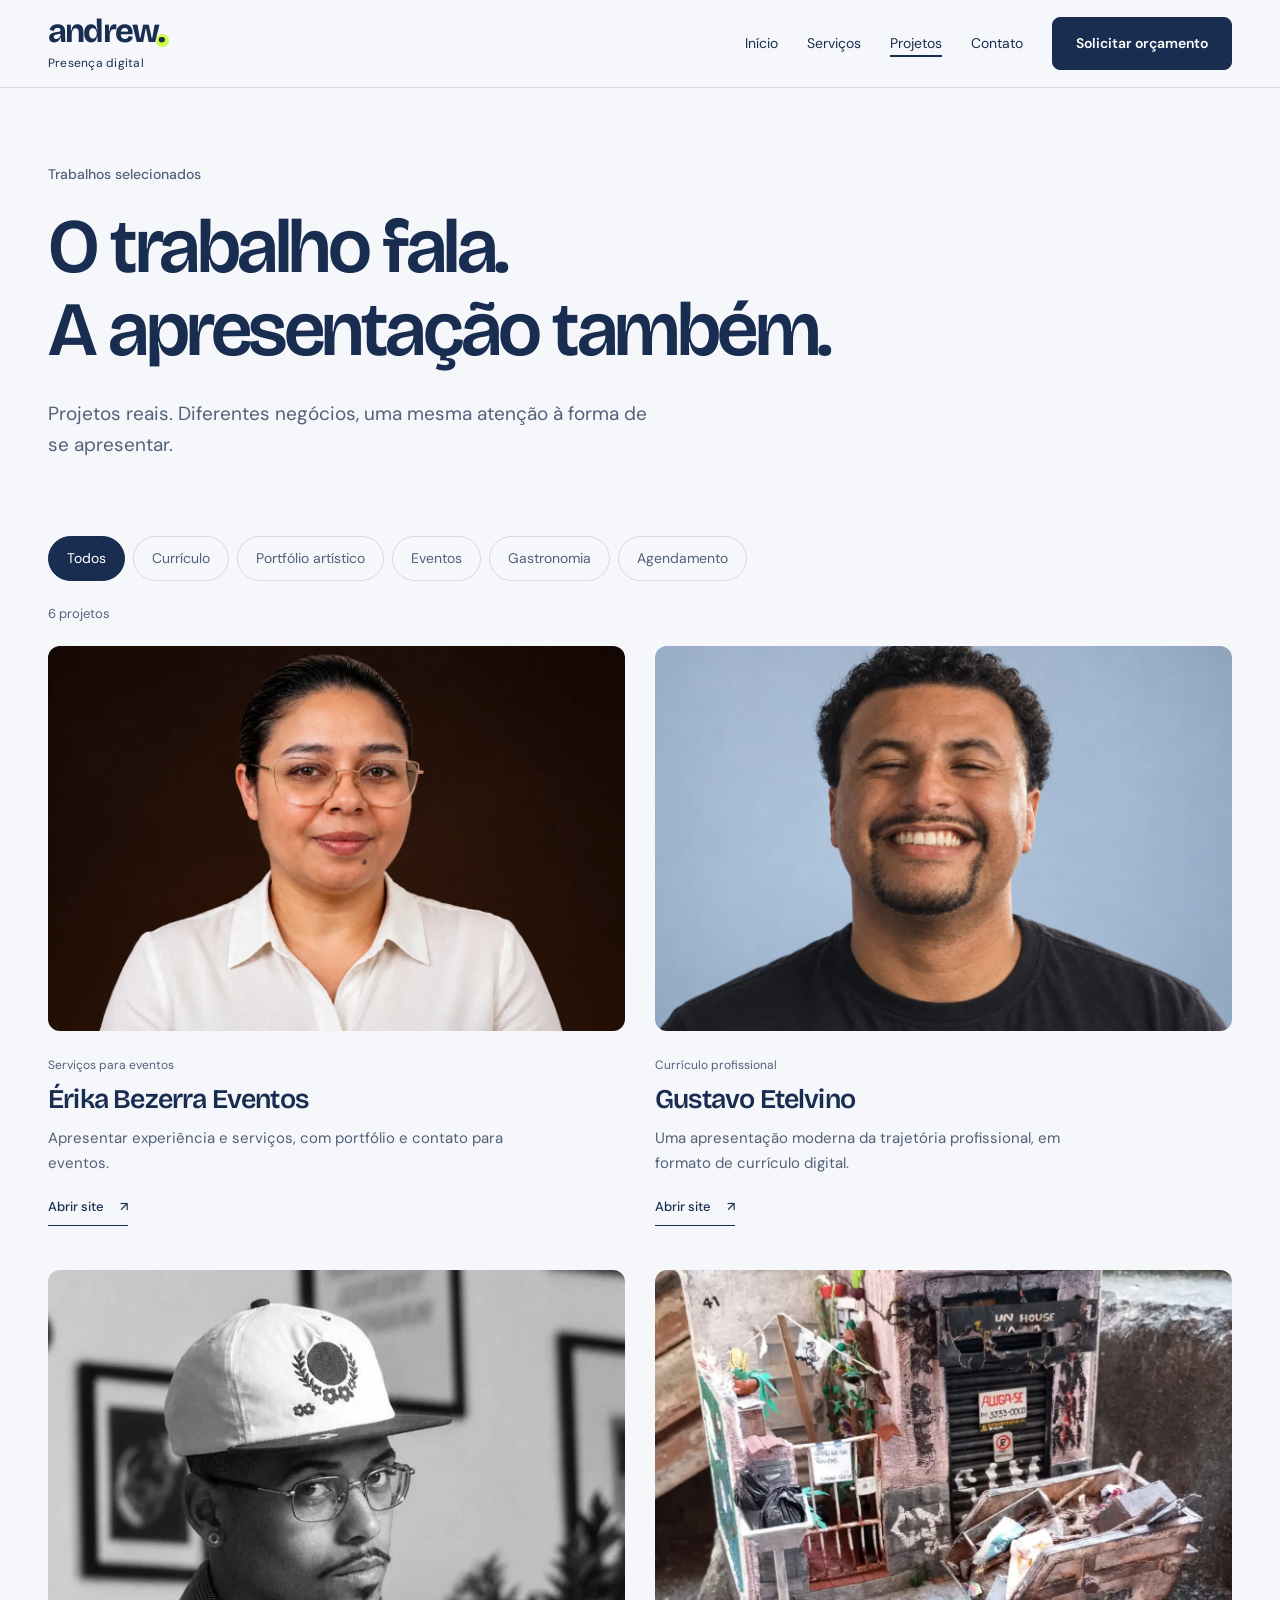
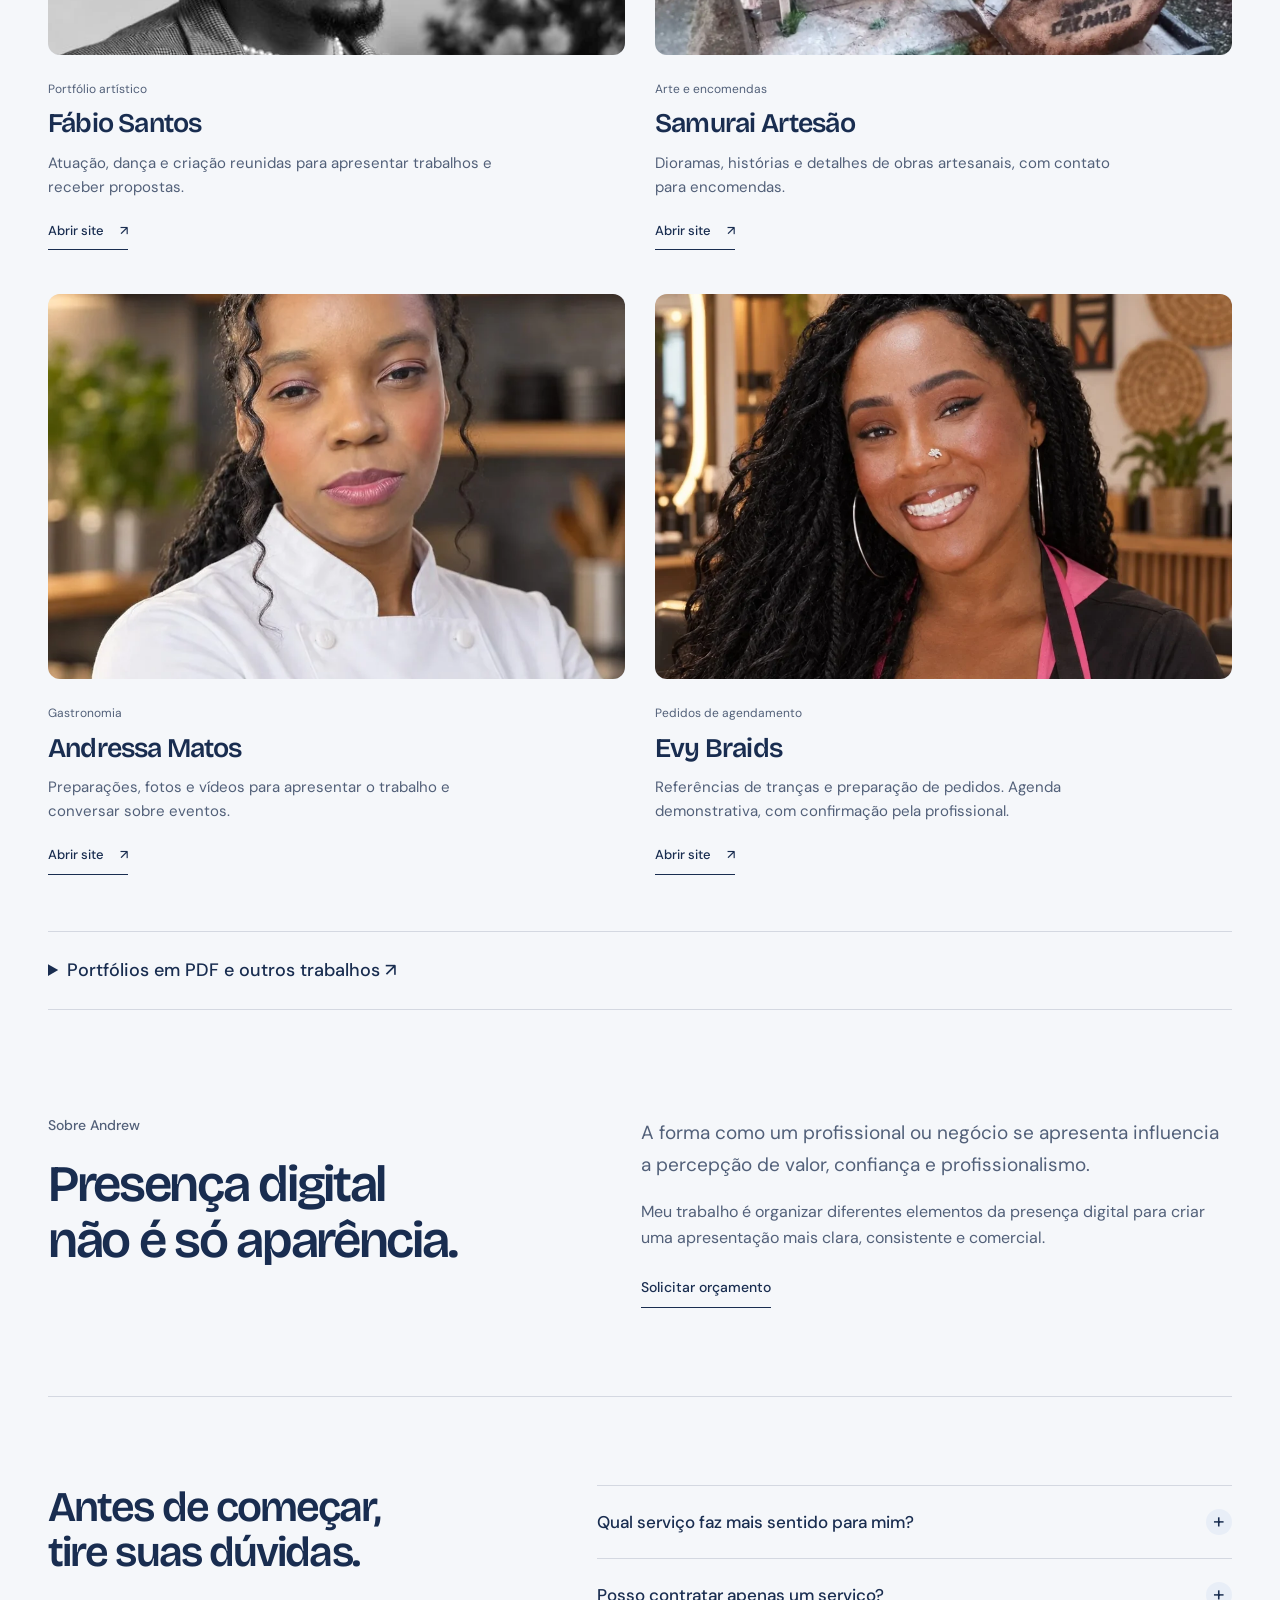
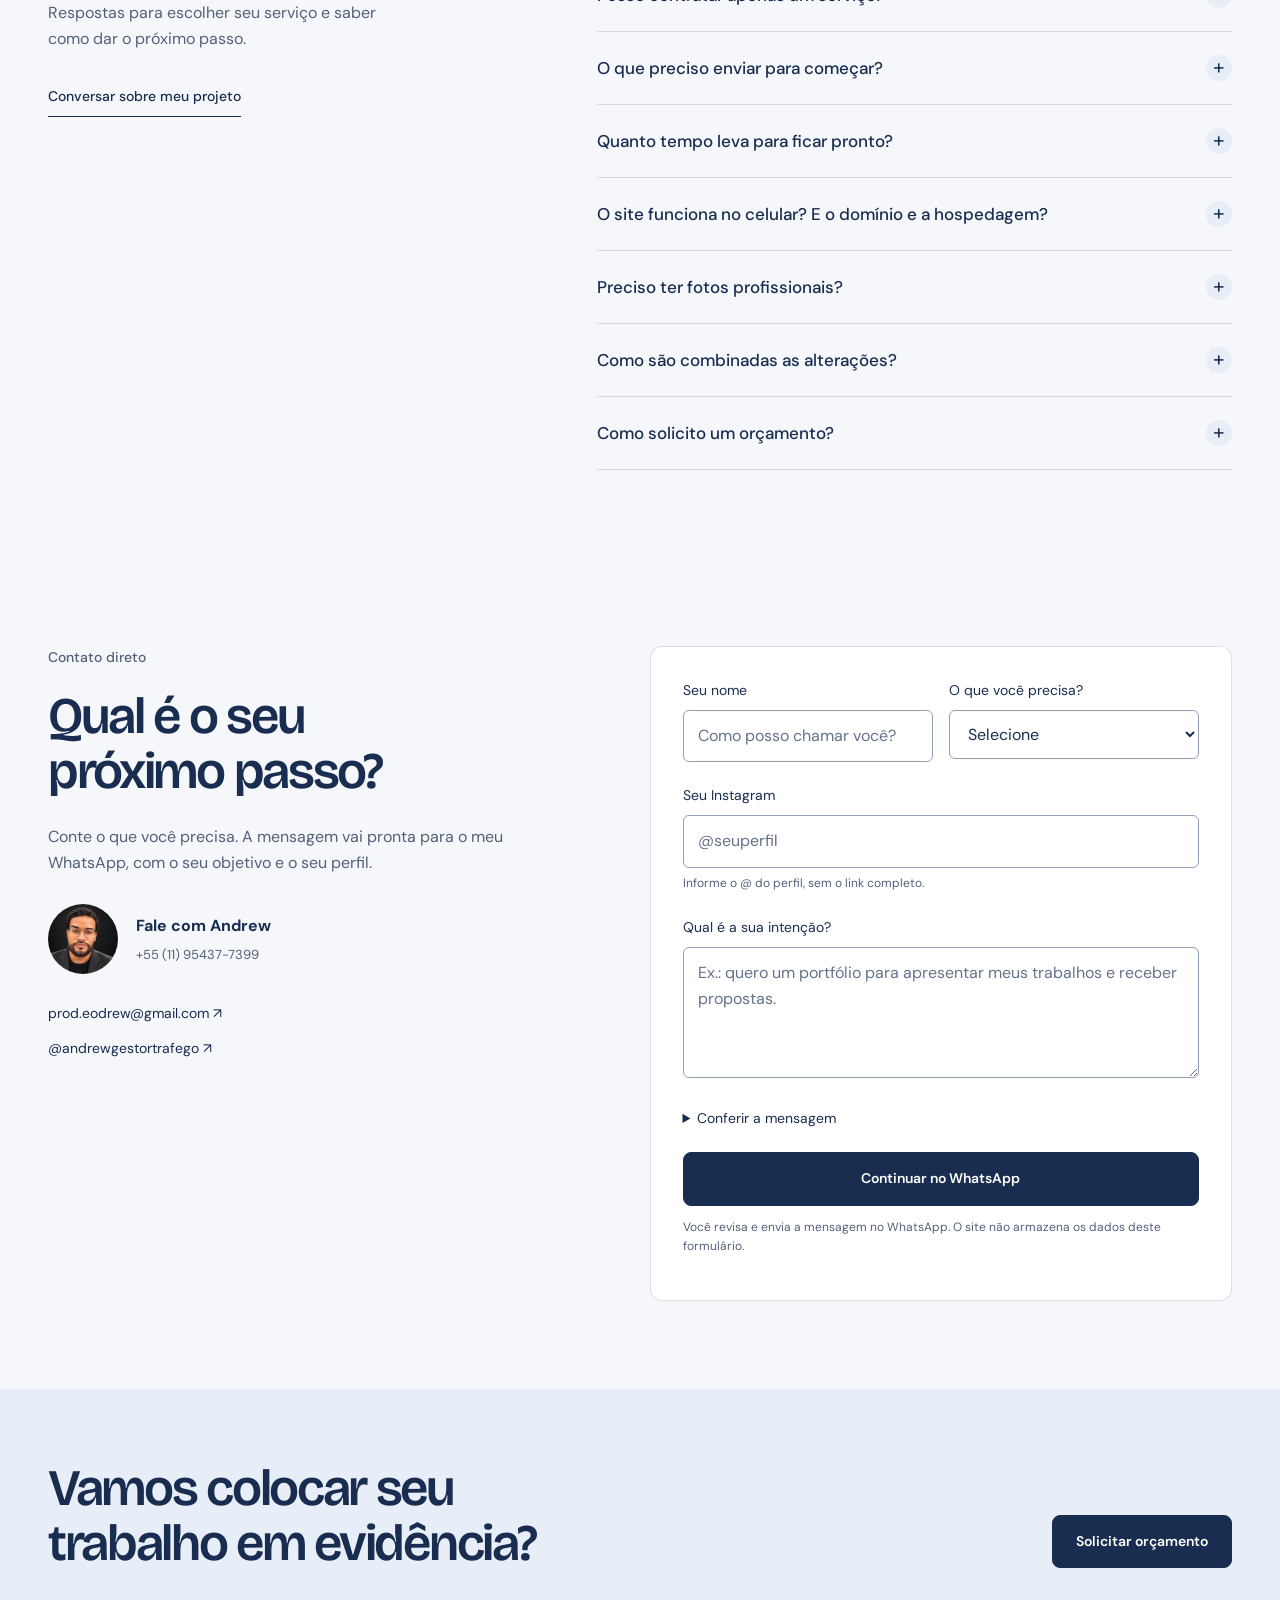
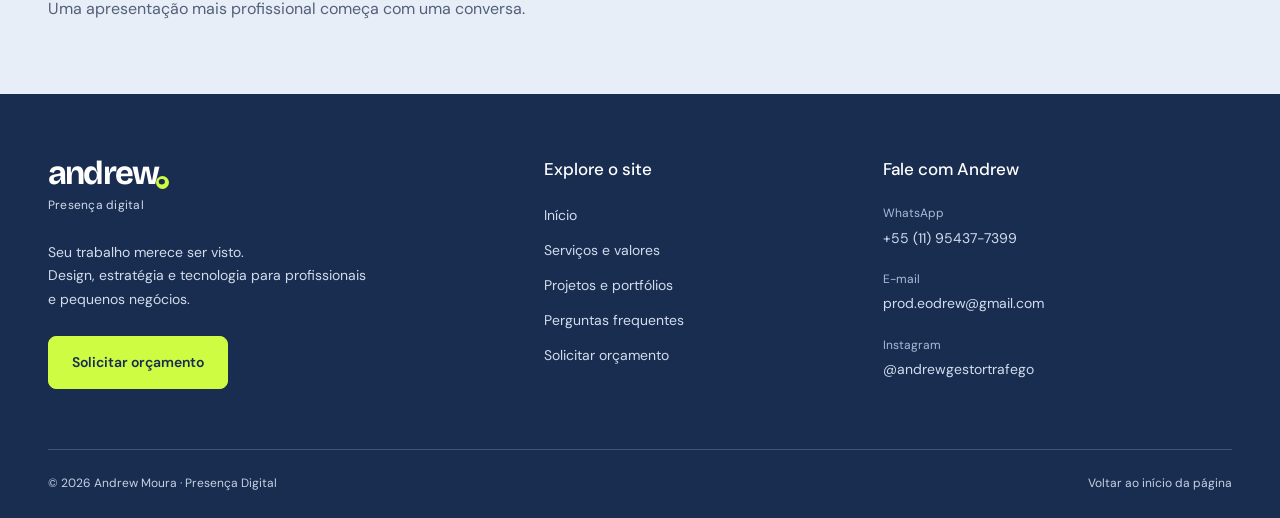
==== commit 003c8578: "Adiciona rodapé completo e perguntas frequentes às três páginas" ====
--- a/projetos.html
+++ b/projetos.html
@@ -1,10 +1,24 @@
-<!doctype html><html lang="pt-BR"><head><meta charset="utf-8"><meta name="viewport" content="width=device-width,initial-scale=1"><meta name="description" content="Andrew une design, estratégia e tecnologia em sites, portfólios, identidade visual e presença digital para profissionais e pequenos negócios."><meta name="theme-color" content="#f5f7fa"><title>Projetos e contato | Andrew — Presença Digital</title><link rel="icon" href="data:image/svg+xml,%3Csvg xmlns='http://www.w3.org/2000/svg' viewBox='0 0 40 40'%3E%3Crect width='40' height='40' rx='8' fill='%230d0d0f'/%3E%3Cpath d='M9 30 20 8l11 22M14 23h12' fill='none' stroke='%23cefc42' stroke-width='3'/%3E%3C/svg%3E"><link rel="stylesheet" href="studio.css?v=20261023"><script src="app.js?v=20261023" defer></script></head><body><a class="sr-only" href="#main">Pular para o conteúdo</a>
+<!doctype html><html lang="pt-BR"><head><meta charset="utf-8"><meta name="viewport" content="width=device-width,initial-scale=1"><meta name="description" content="Andrew une design, estratégia e tecnologia em sites, portfólios, identidade visual e presença digital para profissionais e pequenos negócios."><meta name="theme-color" content="#f5f7fa"><title>Projetos e contato | Andrew — Presença Digital</title><link rel="icon" href="data:image/svg+xml,%3Csvg xmlns='http://www.w3.org/2000/svg' viewBox='0 0 40 40'%3E%3Crect width='40' height='40' rx='8' fill='%230d0d0f'/%3E%3Cpath d='M9 30 20 8l11 22M14 23h12' fill='none' stroke='%23cefc42' stroke-width='3'/%3E%3C/svg%3E"><link rel="stylesheet" href="studio.css?v=20261023-footer-faq"><script src="app.js?v=20261023" defer></script></head><body><a class="sr-only" href="#main">Pular para o conteúdo</a>
 <header><div class="wrap"><a class="brand" href="index.html">andrew<span>.</span><small>Presença digital</small></a><button type="button" class="menu-toggle" aria-controls="nav" aria-expanded="false">Menu</button><nav id="nav" aria-label="Principal"><a href="index.html" >Início</a><a href="servicos.html" >Serviços</a><a href="projetos.html" aria-current="page">Projetos</a><a href="projetos.html#contato">Contato</a><a class="button" href="projetos.html#contato">Solicitar orçamento</a></nav></div></header>
 <main id="main"><div class="wrap">
 <section class="page-intro"><span class="eyebrow">Trabalhos selecionados</span><h1>O trabalho fala.<br><span style="color:var(--gold)">A apresentação também.</span></h1><p class="lead">Projetos reais. Diferentes negócios, uma mesma atenção à forma de se apresentar.</p></section>
 <section class="pd-project-section" aria-label="Projetos por necessidade"><div class="pd-catalog"><div class="pd-filters" role="group" aria-label="Filtrar projetos por necessidade"><button type="button" data-filter="todos" aria-pressed="true">Todos</button><button type="button" data-filter="curriculo" aria-pressed="false">Currículo</button><button type="button" data-filter="portfolio" aria-pressed="false">Portfólio artístico</button><button type="button" data-filter="eventos" aria-pressed="false">Eventos</button><button type="button" data-filter="gastronomia" aria-pressed="false">Gastronomia</button><button type="button" data-filter="agenda" aria-pressed="false">Agendamento</button></div><p class="pd-count" aria-live="polite">6 projetos</p><div class="pd-project-grid"><article class="pd-project" data-photo="erika" data-category="eventos"><a class="pd-project-visual" href="http://erikabezerraeventos.com.br/" target="_blank" rel="noopener noreferrer" aria-label="Abrir site de Érika Bezerra Eventos em nova aba"><img src="assets/projeto-erika.webp" alt="Retrato de Érika Bezerra, usado em seu site de eventos" loading="lazy"></a><div class="pd-project-copy"><span class="pd-project-type">Serviços para eventos</span><h3>Érika Bezerra Eventos</h3><p>Apresentar experiência e serviços, com portfólio e contato para eventos.</p><a class="text-link" href="http://erikabezerraeventos.com.br/" target="_blank" rel="noopener noreferrer">Abrir site <span aria-hidden="true">↗</span></a></div></article><article class="pd-project" data-photo="gustavo" data-category="curriculo"><a class="pd-project-visual" href="https://gustavoetelvino.lovable.app/" target="_blank" rel="noopener noreferrer" aria-label="Abrir site de Gustavo Etelvino em nova aba"><img src="assets/projeto-gustavo.webp" alt="Retrato profissional de Gustavo Etelvino" loading="lazy"></a><div class="pd-project-copy"><span class="pd-project-type">Currículo profissional</span><h3>Gustavo Etelvino</h3><p>Uma apresentação moderna da trajetória profissional, em formato de currículo digital.</p><a class="text-link" href="https://gustavoetelvino.lovable.app/" target="_blank" rel="noopener noreferrer">Abrir site <span aria-hidden="true">↗</span></a></div></article><article class="pd-project" data-photo="fabio" data-category="portfolio"><a class="pd-project-visual" href="https://presencadigital-lab.github.io/fabiosantos/" target="_blank" rel="noopener noreferrer" aria-label="Abrir site de Fábio Santos em nova aba"><img src="assets/projeto-fabio.webp" alt="Retrato em preto e branco de Fábio Santos" loading="lazy"></a><div class="pd-project-copy"><span class="pd-project-type">Portfólio artístico</span><h3>Fábio Santos</h3><p>Atuação, dança e criação reunidas para apresentar trabalhos e receber propostas.</p><a class="text-link" href="https://presencadigital-lab.github.io/fabiosantos/" target="_blank" rel="noopener noreferrer">Abrir site <span aria-hidden="true">↗</span></a></div></article><article class="pd-project" data-photo="samurai" data-category="portfolio"><a class="pd-project-visual" href="https://galpaodaevy.github.io/samurai-artesao/" target="_blank" rel="noopener noreferrer" aria-label="Abrir site de Samurai Artesão em nova aba"><img src="assets/projeto-samurai.webp" alt="Diorama Casa da Dona Cleide, obra do Samurai Artesão" loading="lazy"></a><div class="pd-project-copy"><span class="pd-project-type">Arte e encomendas</span><h3>Samurai Artesão</h3><p>Dioramas, histórias e detalhes de obras artesanais, com contato para encomendas.</p><a class="text-link" href="https://galpaodaevy.github.io/samurai-artesao/" target="_blank" rel="noopener noreferrer">Abrir site <span aria-hidden="true">↗</span></a></div></article><article class="pd-project" data-photo="andressa" data-category="gastronomia"><a class="pd-project-visual" href="https://galpaodaevy.github.io/andressamatos/" target="_blank" rel="noopener noreferrer" aria-label="Abrir site de Andressa Matos em nova aba"><img src="assets/projeto-andressa.webp" alt="Andressa Matos, chef garde-manger" loading="lazy"></a><div class="pd-project-copy"><span class="pd-project-type">Gastronomia</span><h3>Andressa Matos</h3><p>Preparações, fotos e vídeos para apresentar o trabalho e conversar sobre eventos.</p><a class="text-link" href="https://galpaodaevy.github.io/andressamatos/" target="_blank" rel="noopener noreferrer">Abrir site <span aria-hidden="true">↗</span></a></div></article><article class="pd-project" data-photo="evy" data-category="agenda"><a class="pd-project-visual" href="https://galpaodaevy.github.io/evybraids/" target="_blank" rel="noopener noreferrer" aria-label="Abrir site de Evy Braids em nova aba"><img src="assets/projeto-evy.webp" alt="Evellyn Guimarães, a Evy, com suas tranças" loading="lazy"></a><div class="pd-project-copy"><span class="pd-project-type">Pedidos de agendamento</span><h3>Evy Braids</h3><p>Referências de tranças e preparação de pedidos. Agenda demonstrativa, com confirmação pela profissional.</p><a class="text-link" href="https://galpaodaevy.github.io/evybraids/" target="_blank" rel="noopener noreferrer">Abrir site <span aria-hidden="true">↗</span></a></div></article></div></div></section><details class="pd-archive"><summary>Portfólios em PDF e outros trabalhos ↗</summary><div class="project-grid"><article class="project"><a class="project-image new-cover" href="assets/fabio-portfolio.pdf" target="_blank" rel="noopener"><img src="assets/fabio-capa.png" alt="Capa do portfólio de Fábio Santos" loading="lazy"></a><p class="number">PORTFÓLIO ARTÍSTICO</p><h2>Fábio Santos</h2><p>Uma apresentação editorial que reúne atuação, dança, desenho e criação sonora.</p><a class="text-link" href="assets/fabio-portfolio.pdf" target="_blank" rel="noopener">Abrir portfólio completo ↗</a></article><article class="project"><a class="project-image new-cover" href="assets/erika-portfolio.pdf" target="_blank" rel="noopener"><img src="assets/erika-capa.png" alt="Capa do portfólio de Érika Bezerra" loading="lazy"></a><p class="number">PORTFÓLIO PROFISSIONAL / EVENTOS</p><h2>Érika Bezerra</h2><p>Serviços, trajetória e experiências em eventos em uma apresentação profissional.</p><a class="text-link" href="assets/erika-portfolio.pdf" target="_blank" rel="noopener">Abrir portfólio completo ↗</a></article><article class="project reveal"><div class="project-image"><img src="assets/andressa-cover.webp" alt="Apresentação visual de Andressa Matos" loading="lazy" width="1000" height="625"></div><p class="number">SITE + APRESENTAÇÃO PROFISSIONAL</p><h2>Andressa Matos</h2><p>Uma apresentação para mostrar a gastronomia, os serviços e o cuidado de Andressa em cada ocasião.</p><details><summary>Explorar projeto</summary><p class="eyebrow" style="margin-top:25px">Gastronomia para eventos</p><h3>Solução</h3><p>Conteúdo organizado por serviços, galeria gastronômica, apresentação da profissional e jornada de contato.</p><h3>Entregas</h3><ul><li>Apresentação em PDF de 7 páginas</li><li>Organização dos serviços e do conteúdo</li><li>Imagem de apresentação</li><li>Site de gastronomia</li></ul><div class="gallery"><a href="assets/portfolio-0.pdf" target="_blank" rel="noopener"><img style="width:100%" src="assets/andressa-page.webp" alt="Página do portfólio de Andressa Matos; abrir PDF completo" loading="lazy"></a><img src="assets/project-0.webp" alt="Retrato de apresentação de Andressa Matos" loading="lazy"></div><div class="actions"><a class="text-link" href="https://galpaodaevy.github.io/andressamatos/">Visitar site<span aria-hidden="true">↗</span></a><a class="text-link" href="assets/portfolio-0.pdf">Ver portfólio PDF<span aria-hidden="true">↗</span></a></div></details></article><article class="project reveal"><div class="project-image"><img src="assets/evy-cover.webp" alt="Apresentação visual de Evy Braids" loading="lazy" width="1000" height="625"></div><p class="number">SITE + PORTFÓLIO + IMAGENS COM IA</p><h2>Evy Braids</h2><p>Um portfólio visual para apresentar Evellyn, suas referências de tranças e as possibilidades de atendimento.</p><details><summary>Explorar projeto</summary><p class="eyebrow" style="margin-top:25px">Tranças, estilo e identidade</p><h3>Solução</h3><p>Composição editorial com cores marcantes, fotografias dos penteados e retratos criados com IA a partir de fotos de Evellyn.</p><h3>Entregas</h3><ul><li>Portfólio visual em PDF</li><li>Retratos e aprimoramento de imagens com IA</li><li>Organização das referências de penteados</li><li>Site da Evy Braids</li></ul><div class="gallery"><a href="assets/portfolio-1.pdf" target="_blank" rel="noopener"><img style="width:100%" src="assets/evy-page.webp" alt="Página do portfólio de Evy Braids; abrir PDF completo" loading="lazy"></a><img src="assets/project-1.webp" alt="Retrato de apresentação de Evy Braids" loading="lazy"></div><div class="actions"><a class="text-link" href="https://galpaodaevy.github.io/evybraids/">Visitar site<span aria-hidden="true">↗</span></a><a class="text-link" href="assets/portfolio-1.pdf">Ver portfólio PDF<span aria-hidden="true">↗</span></a></div></details></article><article class="project reveal"><div class="project-image"><img src="assets/gustavo-cover.webp" alt="Apresentação visual de Gustavo Etelvino" loading="lazy" width="1000" height="625"></div><p class="number">PORTFÓLIO PROFISSIONAL + SITE</p><h2>Gustavo Etelvino</h2><p>Uma apresentação da experiência profissional de Gustavo em processos, materiais e atendimento.</p><details><summary>Explorar projeto</summary><p class="eyebrow" style="margin-top:25px">Administração, logística e operações</p><h3>Solução</h3><p>Conteúdo distribuído em perfil, trajetória, competências, formação e contato, com uma linguagem visual sóbria.</p><h3>Entregas</h3><ul><li>Portfólio profissional em PDF de 9 páginas</li><li>Organização da trajetória e das competências</li><li>Retrato de apresentação</li><li>Site profissional</li></ul><div class="gallery"><a href="assets/portfolio-2.pdf" target="_blank" rel="noopener"><img style="width:100%" src="assets/gustavo-page.webp" alt="Página do portfólio de Gustavo Etelvino; abrir PDF completo" loading="lazy"></a><img src="assets/project-3.webp" alt="Retrato de apresentação de Gustavo Etelvino" loading="lazy"></div><div class="actions"><a class="text-link" href="https://gustavoetelvino.lovable.app/">Visitar site<span aria-hidden="true">↗</span></a><a class="text-link" href="assets/portfolio-2.pdf">Ver portfólio PDF<span aria-hidden="true">↗</span></a></div></details></article><article class="project reveal"><div class="project-image"><img src="assets/project-2.webp" alt="Apresentação visual de Galpão da Evy" loading="lazy" width="1000" height="625"></div><p class="number">SITE + IMAGEM DE APRESENTAÇÃO</p><h2>Galpão da Evy</h2><p>Apresentação digital do Galpão da Evy, com foco na seleção de iPhones.</p><details><summary>Explorar projeto</summary><p class="eyebrow" style="margin-top:25px">Seleção de iPhones</p><h3>Solução</h3><p>Imagem da representante como elemento de identificação do negócio. O site pode ser acessado no link abaixo.</p><h3>Entregas</h3><ul><li>Site do Galpão da Evy</li><li>Imagem de apresentação da marca</li></ul><div class="actions"><a class="text-link" href="https://druzinho.github.io/galpaodaevywpp/">Visitar site<span aria-hidden="true">↗</span></a></div></details></article></div></details>
-<section class="content"><div class="about-mini"><div class="reveal"><span class="eyebrow">Sobre andrew</span><h2>Presença digital<br><em>não é só aparência.</em></h2></div><div class="reveal"><p class="lead">A forma como um profissional ou negócio se apresenta influencia a percepção de valor, confiança e profissionalismo.</p><p>Meu trabalho é organizar diferentes elementos da presença digital para criar uma apresentação mais clara, consistente e comercial.</p><a class="text-link" href="projetos.html#contato">Solicitar orçamento</a></div></div></section>
-<section class="content faq"><span class="eyebrow">Antes de começar</span><h2>Vamos esclarecer.</h2><details><summary>Posso contratar apenas um serviço?</summary><p>Sim. Os serviços podem ser contratados individualmente ou combinados em um projeto maior.</p></details><details><summary>Você atende qualquer nicho?</summary><p>O foco são profissionais autônomos, prestadores de serviço e pequenos negócios.</p></details><details><summary>Preciso ter fotos profissionais?</summary><p>Não necessariamente. Dependendo do projeto, podem ser desenvolvidas imagens profissionais com inteligência artificial.</p></details><details><summary>Os sites são responsivos?</summary><p>Sim. Os sites são preparados para desktop, tablet e celular.</p></details><details><summary>Quanto tempo demora?</summary><p>O prazo depende da complexidade e do escopo. Ele é definido na proposta.</p></details><details><summary>O site inclui domínio e hospedagem?</summary><p>Domínio e hospedagem são definidos separadamente conforme a necessidade do projeto.</p></details></section>
+<section class="content"><div class="about-mini"><div class="reveal"><span class="eyebrow">Sobre Andrew</span><h2>Presença digital<br><em>não é só aparência.</em></h2></div><div class="reveal"><p class="lead">A forma como um profissional ou negócio se apresenta influencia a percepção de valor, confiança e profissionalismo.</p><p>Meu trabalho é organizar diferentes elementos da presença digital para criar uma apresentação mais clara, consistente e comercial.</p><a class="text-link" href="projetos.html#contato">Solicitar orçamento</a></div></div></section>
+<section class="content help-section" id="duvidas" aria-labelledby="help-title">
+  <div class="help-layout"><div class="help-intro"><h2 id="help-title">Antes de começar,<br>tire suas dúvidas.</h2><p>Respostas para escolher seu serviço e saber como dar o próximo passo.</p><a class="text-link" href="projetos.html#contato">Conversar sobre meu projeto</a></div>
+  <div class="help-questions"><details><summary>Qual serviço faz mais sentido para mim?</summary><div class="help-answer"><p>Se você precisa apresentar sua trajetória e seus trabalhos, comece pelo portfólio. Para organizar sua marca nas redes, conheça o Instagram completo. Se quer reunir portfólio, site e Instagram, há uma opção que conecta as três frentes. Para melhorar imagens que você já tem, escolha a edição de fotos. <a href="servicos.html">Compare os serviços e valores</a> ou converse com Andrew para definir o melhor caminho.</p></div></details>
+<details><summary>Posso contratar apenas um serviço?</summary><div class="help-answer"><p>Sim. Você pode contratar um serviço individual ou combinar entregas em um projeto. O que será produzido e o investimento são alinhados antes do início.</p></div></details>
+<details><summary>O que preciso enviar para começar?</summary><div class="help-answer"><p>Separe uma descrição do seu trabalho, seus serviços, contatos, fotos e referências do que você gosta. Se já tiver logotipo e materiais da marca, eles também ajudam. Os materiais necessários são confirmados de acordo com o serviço escolhido.</p></div></details>
+<details><summary>Quanto tempo leva para ficar pronto?</summary><div class="help-answer"><p>O prazo depende do serviço, do volume de conteúdo e da complexidade do projeto. A previsão é definida na proposta, considerando os materiais e as aprovações necessários para a entrega.</p></div></details>
+<details><summary>O site funciona no celular? E o domínio e a hospedagem?</summary><div class="help-answer"><p>Os sites são preparados para computador, tablet e celular. Domínio próprio e hospedagem são definidos separadamente conforme a necessidade do projeto; confirme essas condições na proposta antes de contratar.</p></div></details>
+<details><summary>Preciso ter fotos profissionais?</summary><div class="help-answer"><p>Não necessariamente. Você pode apresentar as fotos que já tem para avaliar o que pode ser aproveitado ou editado. Quando fizer sentido para o projeto, também é possível conversar sobre imagens produzidas com inteligência artificial.</p></div></details>
+<details><summary>Como são combinadas as alterações?</summary><div class="help-answer"><p>Antes de começar, alinhe o conteúdo, a direção visual e o que está incluído na entrega. A quantidade de revisões e eventuais custos de pedidos adicionais devem ser confirmados na proposta.</p></div></details>
+<details><summary>Como solicito um orçamento?</summary><div class="help-answer"><p>Acesse <a href="projetos.html#contato">Solicitar orçamento</a>, informe seu nome, o serviço de interesse, seu Instagram e o que pretende realizar. Você pode conferir a mensagem antes de continuar no WhatsApp. O envio é feito por você, dentro do WhatsApp. Se preferir, use o e-mail ou o Instagram disponíveis no rodapé.</p></div></details></div></div>
+</section>
 <section class="content contact-block pd-contact" id="contato"><div><span class="eyebrow">Contato direto</span><h2>Qual é o seu<br><em>próximo passo?</em></h2><p>Conte o que você precisa. A mensagem vai pronta para o meu WhatsApp, com o seu objetivo e o seu perfil.</p><div class="pd-contact-person"><img src="assets/executivo-contato.webp" alt="Andrew, seu contato na Presença Digital" width="1254" height="1254" loading="lazy"><div><strong>Fale com Andrew</strong><span>+55 (11) 95437-7399</span></div></div><div class="pd-other-contacts"><a href="mailto:prod.eodrew@gmail.com">prod.eodrew@gmail.com ↗</a><a href="https://www.instagram.com/andrewgestortrafego/" target="_blank" rel="noopener noreferrer">@andrewgestortrafego ↗</a></div></div><form id="pd-contact-form"><div class="pd-form-grid"><label>Seu nome<input name="nome" autocomplete="name" required maxlength="80" placeholder="Como posso chamar você?"></label><label>O que você precisa?<select name="servico" required><option value="">Selecione</option><option>Site</option><option>Portfólio</option><option>Instagram</option><option>Portfólio + site + Instagram</option><option>Edição de até 10 fotos</option></select></label><label class="pd-full">Seu Instagram<input name="instagram" autocomplete="off" autocapitalize="none" spellcheck="false" required maxlength="31" pattern="@?[A-Za-z0-9_][A-Za-z0-9_.]{0,29}" placeholder="@seuperfil" aria-describedby="pd-instagram-help"><small id="pd-instagram-help">Informe o @ do perfil, sem o link completo.</small></label><label class="pd-full">Qual é a sua intenção?<textarea name="intencao" rows="4" required maxlength="600" placeholder="Ex.: quero um portfólio para apresentar meus trabalhos e receber propostas."></textarea></label></div><details class="pd-message"><summary>Conferir a mensagem</summary><pre id="pd-message-preview"></pre></details><a class="button" id="pd-whatsapp-link" href="https://wa.me/5511954377399" target="_blank" rel="noopener noreferrer">Continuar no WhatsApp</a><p class="pd-form-note">Você revisa e envia a mensagem no WhatsApp. O site não armazena os dados deste formulário.</p><noscript><p>Ative o JavaScript para preparar a mensagem com seus dados.</p></noscript></form></section></div>
 <section class="contact-banner"><div class="wrap reveal"><div><h2>Vamos colocar seu<br>trabalho em evidência?</h2><p>Uma apresentação mais profissional começa com uma conversa.</p></div><a class="button" href="projetos.html#contato">Solicitar orçamento</a></div></section></main>
-<footer><div class="wrap"><a class="brand" href="index.html">andrew<span>.</span></a><span>Design. Estratégia. Tecnologia.</span><span>© 2026 Andrew · Presença Digital</span><a href="https://www.instagram.com/andrewgestortrafego/" target="_blank" rel="noopener">Instagram ↗</a></div></footer></body></html>
+<footer class="site-footer" id="rodape"><div class="wrap footer-grid">
+  <div class="footer-about"><a class="brand" href="index.html" aria-label="Andrew Moura, início">andrew<span>.</span><small>Presença digital</small></a><p>Seu trabalho merece ser visto.<br>Design, estratégia e tecnologia para profissionais e pequenos negócios.</p><a class="button primary" href="projetos.html#contato">Solicitar orçamento</a></div>
+  <div class="footer-navigation" role="navigation" aria-labelledby="footer-links-title"><h2 id="footer-links-title">Explore o site</h2><ul><li><a href="index.html">Início</a></li><li><a href="servicos.html">Serviços e valores</a></li><li><a href="projetos.html">Projetos e portfólios</a></li><li><a href="#duvidas">Perguntas frequentes</a></li><li><a href="projetos.html#contato">Solicitar orçamento</a></li></ul></div>
+  <div class="footer-contact"><h2>Fale com Andrew</h2><ul><li><a href="https://wa.me/5511954377399" target="_blank" rel="noopener noreferrer"><span>WhatsApp</span>+55 (11) 95437-7399</a></li><li><a href="mailto:prod.eodrew@gmail.com"><span>E-mail</span>prod.eodrew@gmail.com</a></li><li><a href="https://www.instagram.com/andrewgestortrafego/" target="_blank" rel="noopener noreferrer"><span>Instagram</span>@andrewgestortrafego</a></li></ul></div>
+</div><div class="wrap footer-bottom"><p>© 2026 Andrew Moura · Presença Digital</p><a href="#main">Voltar ao início da página</a></div></footer></body></html>
--- a/studio.css
+++ b/studio.css
@@ -14,3 +14,37 @@
 @media(max-width:600px){.wrap{width:calc(100% - 40px)}header .wrap{gap:20px}.brand{font-size:29px}.brand small{font-size:11px}.studio-hero{padding:38px 0 32px}.studio-hero-grid{grid-template-columns:1fr;gap:32px}.studio-hero .eyebrow{font-size:12px}.studio-hero h1{font-size:clamp(52px,13vw,76px);max-width:11ch}.studio-hero .lead{font-size:17px}.hero-portrait img{height:350px;object-position:center 22%;border-radius:80px 10px 10px 10px}.hero-portrait figcaption{flex-direction:row;font-size:11px}.hero-portrait figcaption span{max-width:23ch}.hero-bottom{margin-top:30px;font-size:12px;gap:20px}.hero-bottom p{max-width:22ch}.hero-bottom a{max-width:17ch;text-align:right}.actions{gap:22px}.actions .button{padding-inline:21px}.section-top{display:block;margin-bottom:28px}.section-top>p,.section-top>.text-link{margin-top:20px;max-width:40ch}section.content{padding:56px 0}h2{font-size:36px;letter-spacing:-1.6px}.pd-project-grid{grid-template-columns:1fr;gap:34px}.pd-project-visual{aspect-ratio:1.4}.pd-project h3{font-size:27px}.pd-project-copy{padding-top:16px}.pd-filters{gap:7px}.pd-filters button{padding:9px 13px;font-size:13px}.pd-count{margin:18px 0}.problem,.about-mini{grid-template-columns:1fr;gap:28px}.problem-list{grid-template-columns:1fr 1fr;gap:0 20px}.problem-list p{font-size:13px}.problem .lead{font-size:17px}.solutions{grid-template-columns:1fr}.solution{padding:24px 0;display:grid;grid-template-columns:1fr auto;gap:8px 16px}.solution h3{grid-column:1/-1;margin:0;font-size:25px}.solution p{font-size:14px;margin:4px 0}.solution .text-link{font-size:12px;align-self:end;white-space:nowrap;gap:8px}.packages{grid-template-columns:1fr}.package{border-right:0;border-bottom:1px solid #ffffff36!important;padding:26px 0!important;display:grid;grid-template-columns:1fr auto;gap:16px 20px}.package:last-child{border-bottom:0!important}.package h3{font-size:24px;min-height:0;margin:0}.package .price{font-size:34px;align-self:start;letter-spacing:-1px}.package p{grid-column:1/-1;margin:0;font-size:14px;max-width:38ch}.package .button{grid-column:1/-1;justify-self:start}.steps{gap:26px 22px}.steps h3{font-size:22px}.steps p{font-size:14px}.about-mini>img{max-height:430px;object-position:center 25%}.contact-banner{padding:48px 0}.contact-banner h2{font-size:36px}footer .wrap{display:grid;grid-template-columns:1fr auto;gap:24px 16px}footer .wrap>.brand{grid-column:1/-1}footer .wrap>span:nth-of-type(2){grid-column:1/-1;grid-row:3}.page-intro{padding:46px 0 38px}.page-intro h1{font-size:45px}.page-intro .lead{font-size:17px}.pd-service-photo{grid-template-columns:1fr;margin-bottom:44px}.pd-service-photo img{height:auto;max-height:310px}.pd-service-photo figcaption{font-size:26px;max-width:none;padding:24px}.pd-service-photo figcaption small{margin-top:12px}.service-grid,.project-grid{grid-template-columns:1fr;gap:0}.service{padding:26px 0}.service-heading{display:flex}.service-heading h3{font-size:25px;max-width:70%}.service-price{font-size:23px}.service-group{padding-bottom:42px}.project-grid{gap:40px}.project-image{height:320px}.faq summary{font-size:17px}.pd-contact{padding-top:40px!important}#pd-contact-form{padding:23px 18px}.pd-form-grid{grid-template-columns:1fr}.pd-full{grid-column:auto}.pd-contact h2{font-size:40px}.pd-other-contacts{font-size:13px}}
 @media(prefers-reduced-motion:reduce){html{scroll-behavior:auto}*,*:before,*:after{transition:none!important;animation:none!important}}
 @media(max-width:360px){.steps{grid-template-columns:1fr}.solution{display:block}.solution .text-link{margin-top:10px}.package{grid-template-columns:minmax(0,1fr) auto}.package h3{min-width:0}}
+
+/* Dúvidas e contatos encerram a navegação com caminhos claros. */
+.help-section{border-top:1px solid var(--line)}
+.help-layout{display:grid;grid-template-columns:.85fr 1.15fr;gap:80px;align-items:start}
+.help-intro h2{font-size:clamp(34px,3.3vw,47px)}
+.help-intro p{max-width:32ch;margin-bottom:24px}
+.help-questions{border-top:1px solid var(--line);min-width:0}
+.help-questions details{border-bottom:1px solid var(--line)}
+.help-questions summary{list-style:none;display:flex;align-items:center;justify-content:space-between;gap:24px;padding:23px 0;font-size:17px;font-weight:500;line-height:1.45}
+.help-questions summary::-webkit-details-marker{display:none}
+.help-questions summary:after{content:'+';flex-shrink:0;width:26px;height:26px;border-radius:50%;background:var(--panel);display:grid;place-items:center;font-size:21px;line-height:1;font-weight:400}
+.help-questions details[open] summary:after{content:'−';background:var(--ink);color:white}
+.help-questions summary:hover{color:#365c9f}
+.help-answer{padding:0 42px 22px 0}
+.help-answer p{margin:0;font-size:15px;line-height:1.8}
+.help-answer a{text-decoration:underline;text-underline-offset:3px;color:var(--ink)}
+.site-footer{background:var(--ink);color:white;padding:64px 0 0}
+.site-footer .footer-grid{display:grid;grid-template-columns:1.25fr .8fr 1fr;align-items:start;gap:60px;font-size:14px;color:#d2dced}
+.site-footer .brand{color:white}
+.site-footer .brand>span{color:var(--ink)}
+.site-footer .brand small{color:#d2dced}
+.site-footer .footer-about p{color:#d2dced;font-size:14px;max-width:32ch;margin:25px 0}
+.site-footer h2{font:500 17px/1.4 'DM Sans',sans-serif;letter-spacing:0;color:white;margin:0 0 22px}
+.site-footer ul{list-style:none;margin:0;padding:0}
+.site-footer li{margin:0 0 12px;color:inherit}
+.site-footer a:not(.brand):not(.button):hover{text-decoration:underline;text-underline-offset:4px}
+.site-footer .footer-contact li{margin-bottom:20px}
+.footer-contact a{display:inline-block;overflow-wrap:anywhere;max-width:100%}
+.footer-contact a span{display:block;font-size:12px;color:#aabbda;margin-bottom:3px}
+.site-footer .footer-bottom{display:flex;justify-content:space-between;align-items:center;gap:24px;border-top:1px solid #ffffff30;margin-top:48px;padding:24px 0;color:#c6d2e4;font-size:12px}
+.footer-bottom p{color:inherit;margin:0}
+.site-footer a:focus-visible{outline-color:var(--accent)}
+@media(max-width:1000px){.help-layout{gap:40px;grid-template-columns:.8fr 1.2fr}.site-footer .footer-grid{gap:32px;grid-template-columns:1fr 1fr}.footer-about{grid-column:1/-1}.site-footer .footer-about p{max-width:50ch}}
+@media(max-width:650px){.help-layout{grid-template-columns:1fr;gap:32px}.help-intro h2{font-size:36px}.help-intro p{max-width:38ch}.help-questions summary{font-size:16px;padding:21px 0;gap:18px}.help-answer{padding-right:0}.site-footer{padding-top:44px}.site-footer .footer-grid{grid-template-columns:1fr;gap:36px}.footer-about{grid-column:auto}.site-footer .footer-about p{max-width:35ch}.site-footer h2{margin-bottom:18px}.site-footer .footer-bottom{display:flex;flex-direction:column;align-items:flex-start;gap:12px;margin-top:28px;padding:24px 0}.site-footer .footer-contact li:last-child{margin-bottom:0}}
